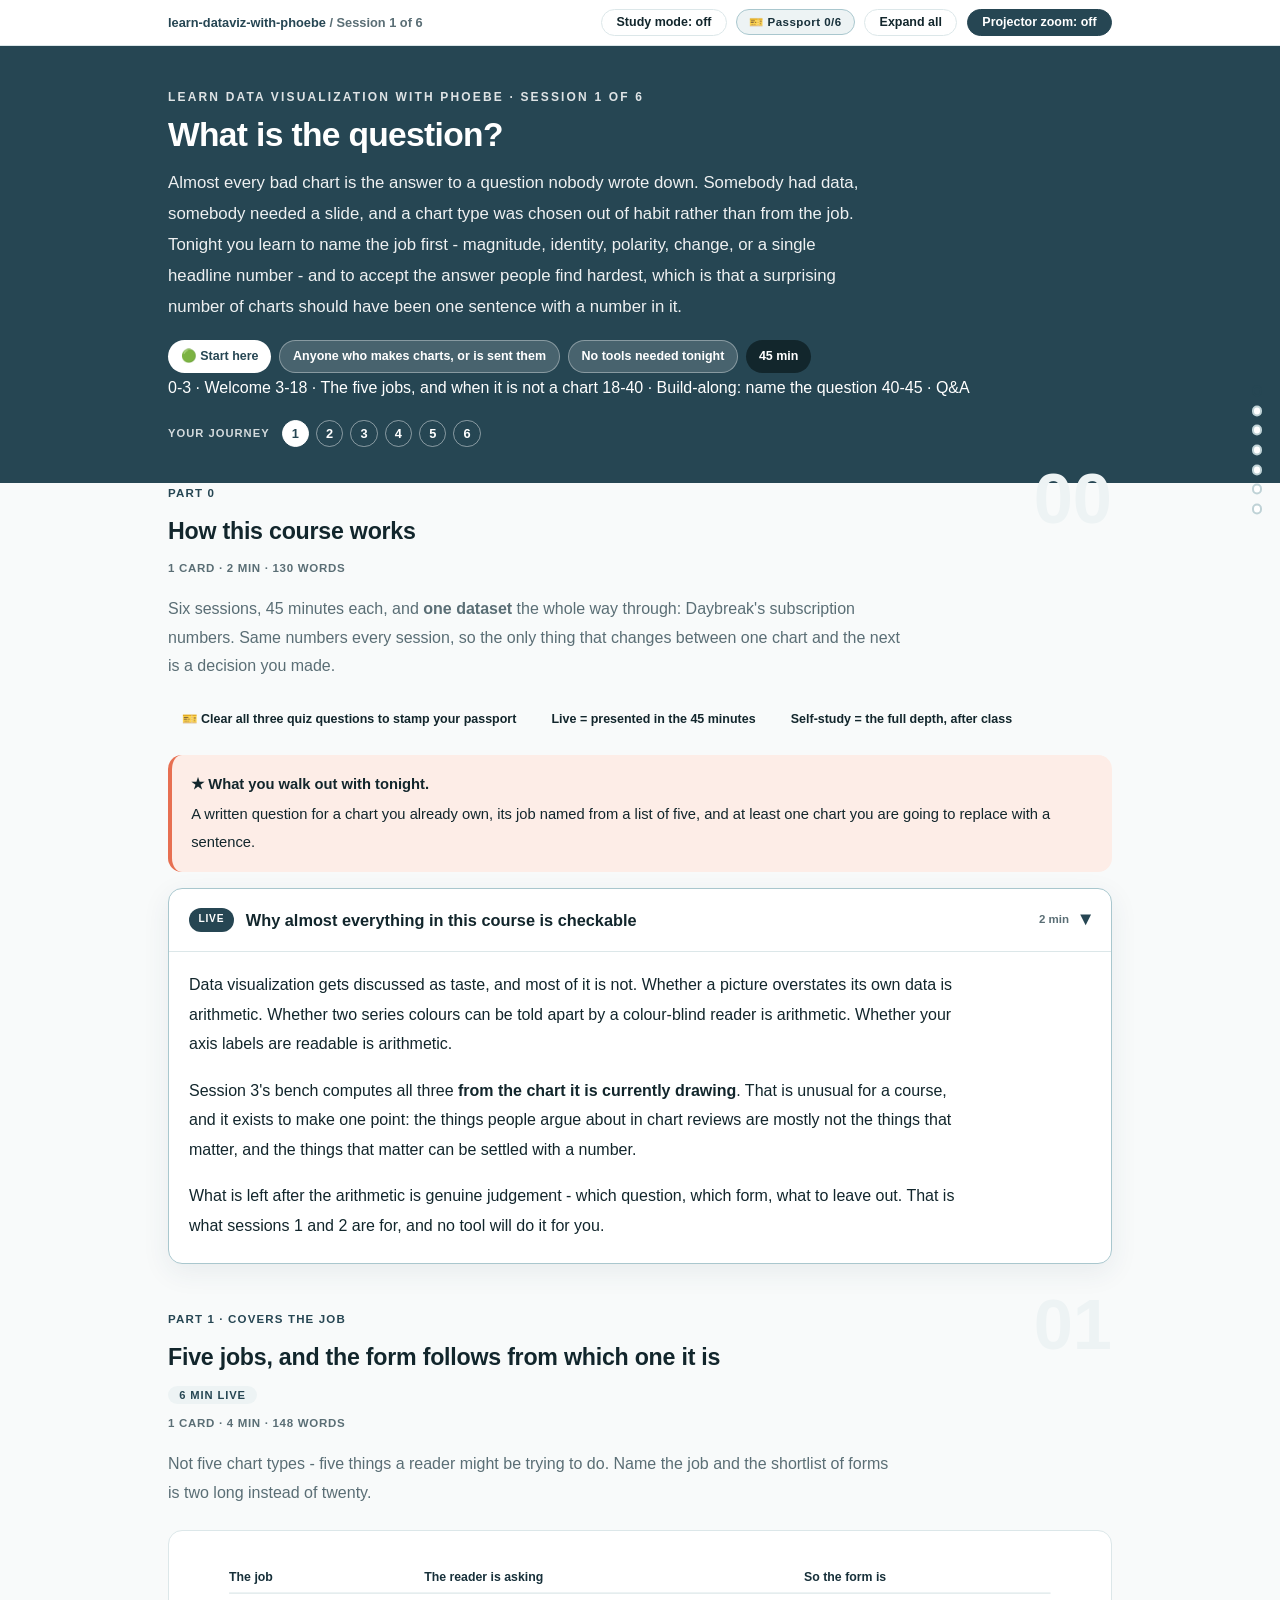
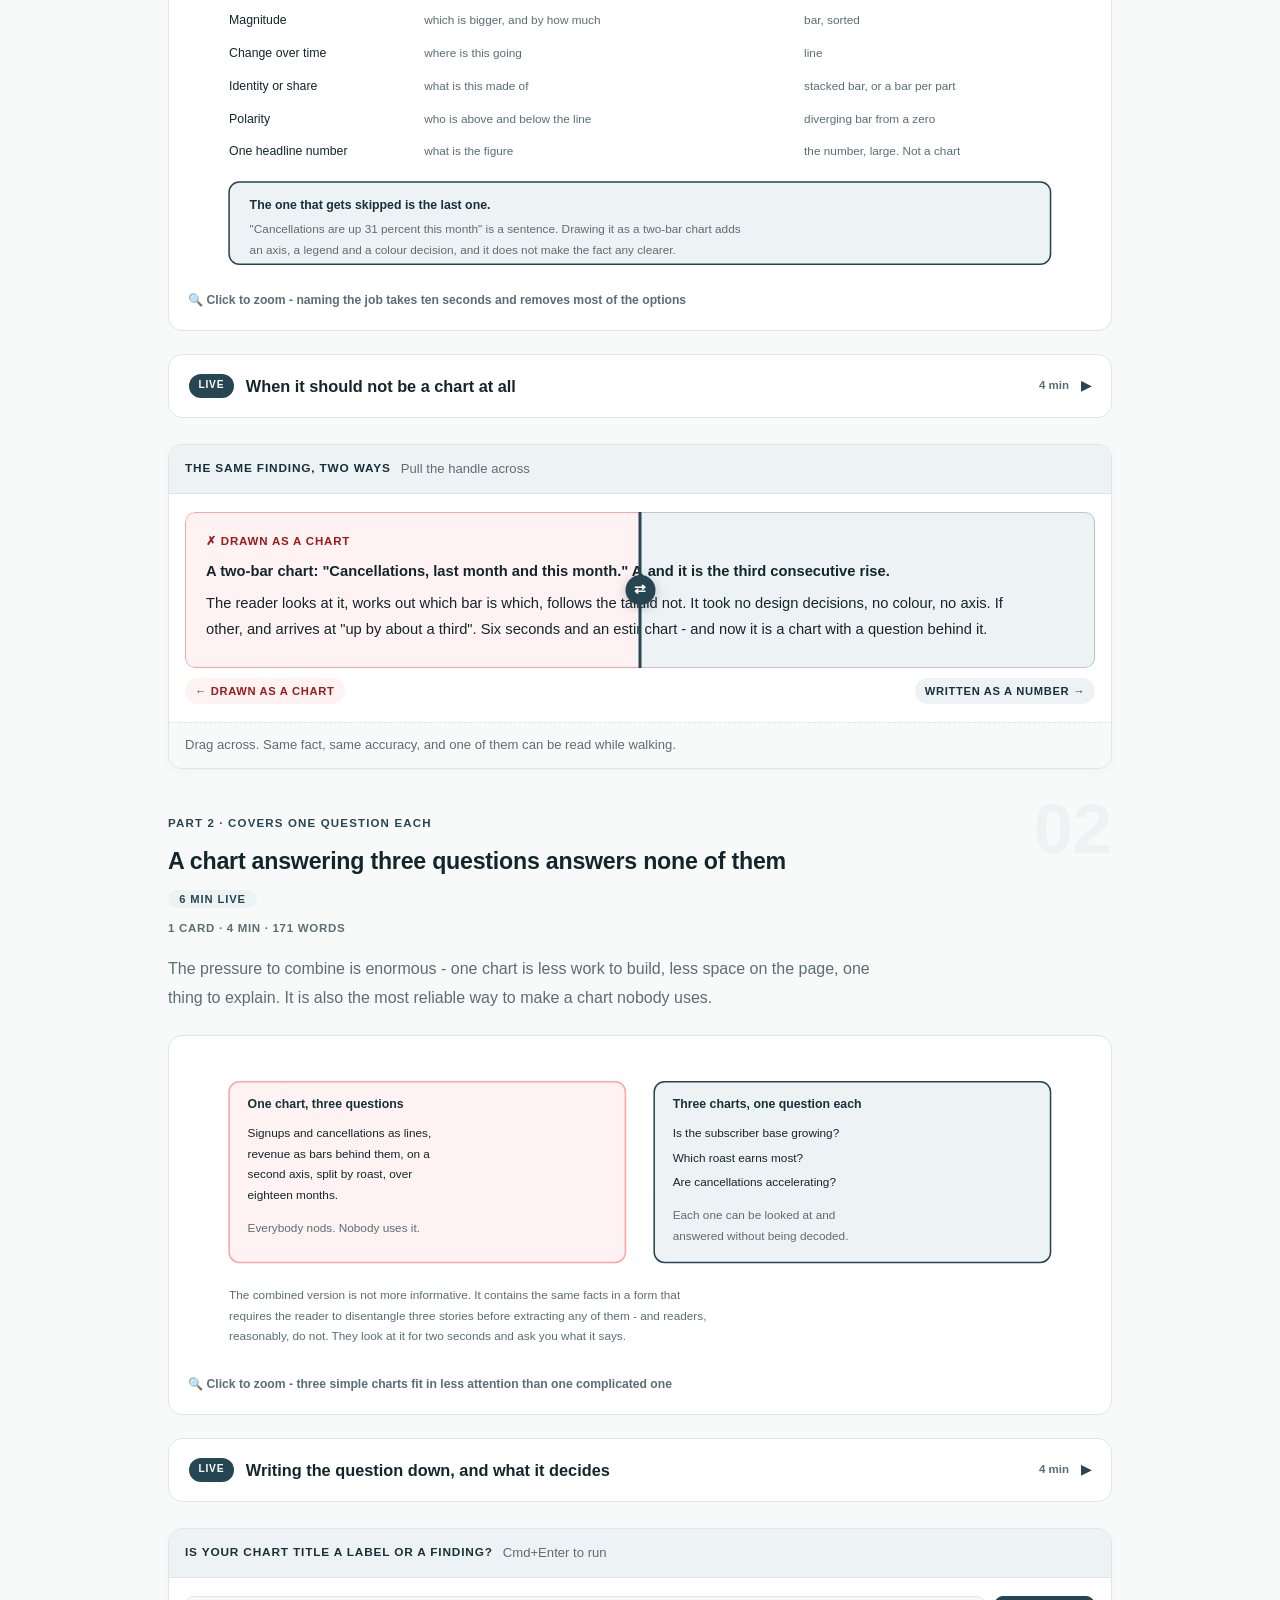
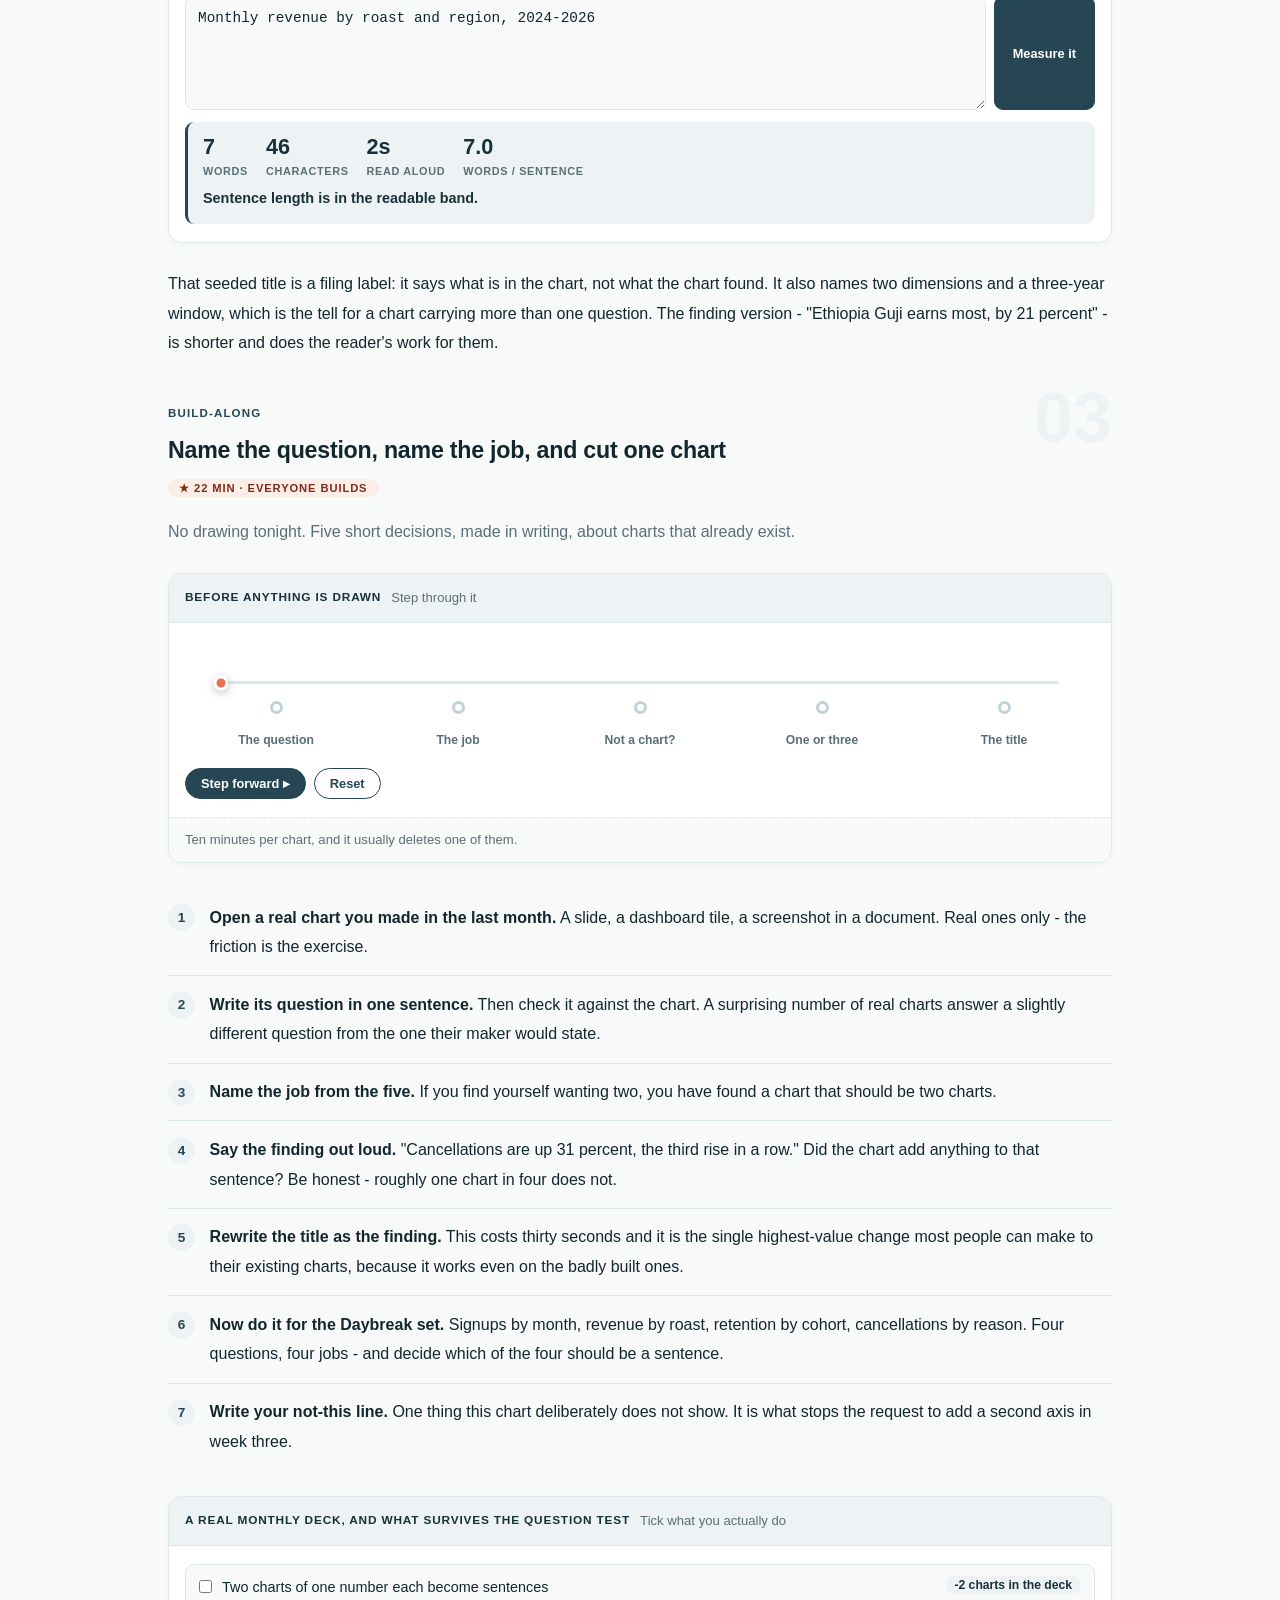
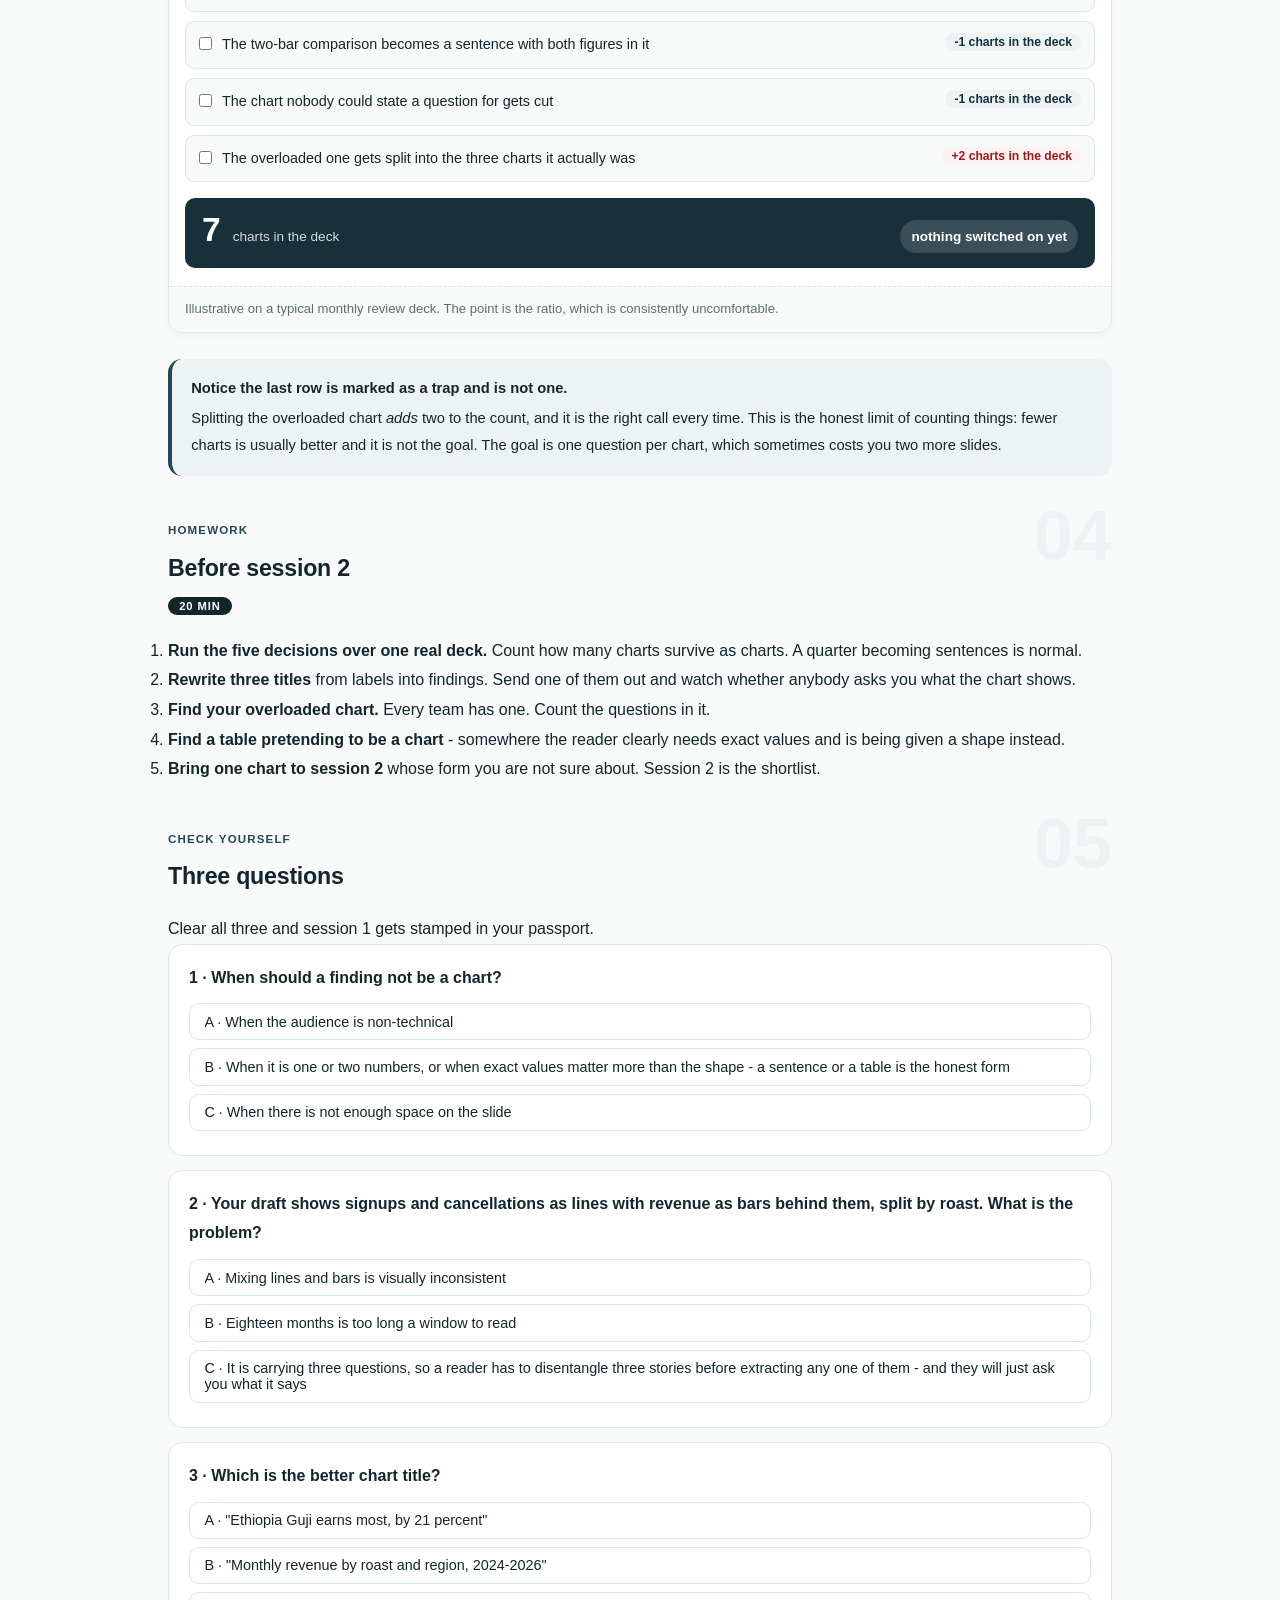
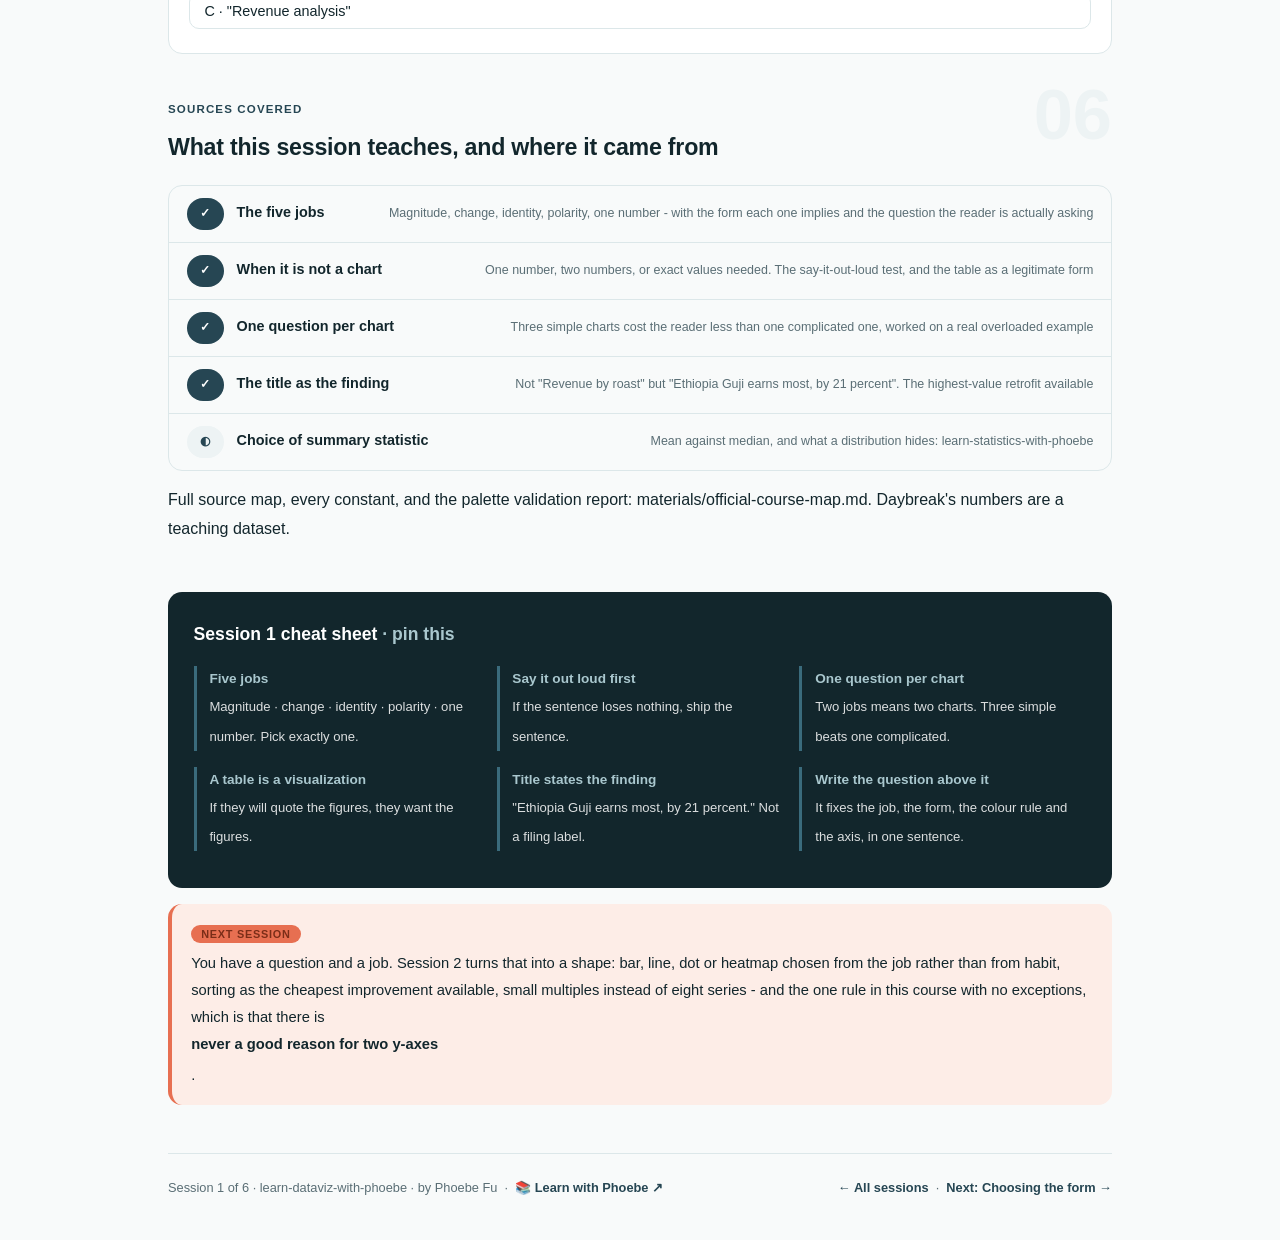
==== courses/01-what-is-the-question.html @ 6610d2c8 "learn-dataviz-with-phoebe: six sessions on encoding and honesty Fifth course on the Daybreak dataset" ====
<!DOCTYPE html>
<html lang="en">
<head>
<meta charset="UTF-8">
<meta name="viewport" content="width=device-width, initial-scale=1.0">
<!-- social:start -->
<meta name="description" content="Session 1 of 6. The chart's job decides its form: magnitude, identity, polarity, change, or one headline number. Plus the answer people find hardest to accept, which is that quite often it should not be a chart.">
<meta property="og:type" content="article">
<meta property="og:site_name" content="Learn with Phoebe">
<meta property="og:title" content="What is the question? - learn dataviz with phoebe">
<meta property="og:description" content="Session 1 of 6. A chart answering three questions answers none of them.">
<meta property="og:url" content="https://phoebefu6.github.io/learn-dataviz-with-phoebe/courses/01-what-is-the-question.html">
<meta property="og:image" content="https://phoebefu6.github.io/learn-dataviz-with-phoebe/assets/og-cover.png">
<meta property="og:image:width" content="1200">
<meta property="og:image:height" content="630">
<meta name="twitter:card" content="summary_large_image">
<meta name="twitter:title" content="What is the question? - learn dataviz with phoebe">
<meta name="twitter:description" content="Session 1 of 6. The job decides the form, and sometimes it is not a chart.">
<meta name="twitter:image" content="https://phoebefu6.github.io/learn-dataviz-with-phoebe/assets/og-cover.png">
<!-- social:end -->
<title>Session 1 · What is the question? - learn dataviz with phoebe</title>
<link rel="stylesheet" href="../assets/style.css?v=2">
</head>
<body>

<div class="toolbar">
  <div class="wrap">
    <span class="crumb"><a href="../index.html">learn-dataviz-with-phoebe</a> / Session 1 of 6</span>
    <button class="btn" id="toggle-all" type="button">Expand all</button>
    <button class="btn primary" id="zoom-toggle" type="button">Projector zoom: off</button>
  </div>
</div>

<header class="masthead">
  <div class="wrap">
    <div class="eyebrow">Learn Data Visualization with Phoebe · Session 1 of 6</div>
    <h1>What is the <span class="accent">question?</span></h1>
    <p class="sub">Almost every bad chart is the answer to a question nobody wrote down. Somebody had data, somebody needed a slide, and a chart type was chosen out of habit rather than from the job. Tonight you learn to name the job first - magnitude, identity, polarity, change, or a single headline number - and to accept the answer people find hardest, which is that a surprising number of charts should have been one sentence with a number in it.</p>
    <div class="chip-row">
      <span class="chip level">🟢 Start here</span>
      <span class="chip audience">Anyone who makes charts, or is sent them</span>
      <span class="chip audience">No tools needed tonight</span>
      <span class="chip time">45 min</span>
    </div>
    <div class="agenda">
      <span class="a1" style="flex:1">0-3 · Welcome</span>
      <span class="a2" style="flex:4">3-18 · The five jobs, and when it is not a chart</span>
      <span class="a3" style="flex:5">18-40 · Build-along: name the question</span>
      <span class="a4" style="flex:1">40-45 · Q&amp;A</span>
    </div>
  </div>
</header>

<main class="wrap">

  <!-- ============ INTRO ============ -->
  <section class="section" id="intro">
    <div class="section-kicker">
      <span class="klabel">Part 0</span>
      <h2>How this course works</h2>
    </div>
    <p class="lede">Six sessions, 45 minutes each, and <strong>one dataset</strong> the whole way through: Daybreak's subscription numbers. Same numbers every session, so the only thing that changes between one chart and the next is a decision you made.</p>

    <div class="legend">
      <span class="pill">🎫 Clear all three quiz questions to stamp your passport</span>
      <span class="pill">Live = presented in the 45 minutes</span>
      <span class="pill">Self-study = the full depth, after class</span>
    </div>

    <div class="callout win">
      <p><strong>★ What you walk out with tonight.</strong> A written question for a chart you already own, its job named from a list of five, and at least one chart you are going to replace with a sentence.</p>
    </div>

    <details class="card" open>
      <summary><span class="mode live">Live</span>Why almost everything in this course is checkable<span class="mini">2 min</span><span class="caret">▶</span></summary>
      <div class="body">
        <p>Data visualization gets discussed as taste, and most of it is not. Whether a picture overstates its own data is arithmetic. Whether two series colours can be told apart by a colour-blind reader is arithmetic. Whether your axis labels are readable is arithmetic.</p>
        <p>Session 3's bench computes all three <strong>from the chart it is currently drawing</strong>. That is unusual for a course, and it exists to make one point: the things people argue about in chart reviews are mostly not the things that matter, and the things that matter can be settled with a number.</p>
        <p>What is left after the arithmetic is genuine judgement - which question, which form, what to leave out. That is what sessions 1 and 2 are for, and no tool will do it for you.</p>
      </div>
    </details>
  </section>

  <!-- ============ PART 1 ============ -->
  <section class="section" id="part-1">
    <div class="section-kicker">
      <span class="klabel">Part 1 · covers the job</span>
      <h2>Five jobs, and the form follows from which one it is</h2>
      <span class="tag concept">6 min live</span>
    </div>
    <p class="lede">Not five chart types - five things a reader might be trying to do. Name the job and the shortlist of forms is two long instead of twenty.</p>

    <figure class="zoomable">
      <svg viewBox="0 0 880 320" xmlns="http://www.w3.org/2000/svg" role="img" aria-label="Five jobs a chart can do, with the question each one answers and the forms that suit it">
        <style>
          .v1jH { font: 800 12px Inter, sans-serif; fill: #17303A; }
          .v1jB { font: 400 12px Inter, sans-serif; fill: #12262C; }
          .v1jN { font: 400 11.5px Inter, sans-serif; fill: #5A6E75; }
        </style>
        <text class="v1jH" x="40" y="30">The job</text>
        <text class="v1jH" x="230" y="30">The reader is asking</text>
        <text class="v1jH" x="600" y="30">So the form is</text>
        <line x1="40" y1="42" x2="840" y2="42" stroke="#DCE7E9"/>

        <text class="v1jB" x="40" y="72">Magnitude</text>
        <text class="v1jN" x="230" y="72">which is bigger, and by how much</text>
        <text class="v1jN" x="600" y="72">bar, sorted</text>

        <text class="v1jB" x="40" y="104">Change over time</text>
        <text class="v1jN" x="230" y="104">where is this going</text>
        <text class="v1jN" x="600" y="104">line</text>

        <text class="v1jB" x="40" y="136">Identity or share</text>
        <text class="v1jN" x="230" y="136">what is this made of</text>
        <text class="v1jN" x="600" y="136">stacked bar, or a bar per part</text>

        <text class="v1jB" x="40" y="168">Polarity</text>
        <text class="v1jN" x="230" y="168">who is above and below the line</text>
        <text class="v1jN" x="600" y="168">diverging bar from a zero</text>

        <text class="v1jB" x="40" y="200">One headline number</text>
        <text class="v1jN" x="230" y="200">what is the figure</text>
        <text class="v1jN" x="600" y="200">the number, large. Not a chart</text>

        <rect x="40" y="226" width="800" height="80" rx="10" fill="#EDF3F4" stroke="#264653" stroke-width="1.5"/>
        <text class="v1jH" x="60" y="252">The one that gets skipped is the last one.</text>
        <text class="v1jN" x="60" y="276">"Cancellations are up 31 percent this month" is a sentence. Drawing it as a two-bar chart adds</text>
        <text class="v1jN" x="60" y="296">an axis, a legend and a colour decision, and it does not make the fact any clearer.</text>
      </svg>
      <figcaption>🔍 Click to zoom - naming the job takes ten seconds and removes most of the options</figcaption>
    </figure>

    <details class="card">
      <summary><span class="mode live">Live</span>When it should not be a chart at all<span class="mini">4 min</span><span class="caret">▶</span></summary>
      <div class="body">
        <p>Three situations, and all three are common:</p>
        <ul>
          <li><strong>One number.</strong> A chart of one value is a number wearing a costume. Set it large, put the comparison next to it in words, and you are done.</li>
          <li><strong>Two numbers.</strong> "Up from 310 to 406" is a sentence anybody can read at a glance. A two-bar chart makes them look at a picture in order to get back to the two numbers.</li>
          <li><strong>Exact values matter more than the shape.</strong> If the reader will be quoting the figures, they want a table. A table is a legitimate visualization and treating it as a failure is why so many reports contain charts nobody can read numbers off.</li>
        </ul>
        <div class="callout tip">
          <p>The test: <strong>can you say the finding in one sentence, and does the sentence lose anything?</strong> If it does not lose anything, ship the sentence. You will save the reader the decoding and yourself the afternoon.</p>
        </div>
      </div>
    </details>

    <div class="wipe" data-title="The same finding, two ways" data-label-a="Drawn as a chart" data-label-b="Written as a number" data-foot="Drag across. Same fact, same accuracy, and one of them can be read while walking.">
      <div class="wipe-a">
        <p><strong>A two-bar chart: "Cancellations, last month and this month." Axis from 0 to 450, two bars, a legend, a title, gridlines.</strong></p>
        <p>The reader looks at it, works out which bar is which, follows the taller one down to the axis, estimates 400-ish, does the same for the other, and arrives at "up by about a third". Six seconds and an estimate, from a chart that contained two exact numbers all along.</p>
      </div>
      <div class="wipe-b">
        <p><strong>Cancellations: 406 this month, up from 310. That is 31 percent, and it is the third consecutive rise.</strong></p>
        <p>Read at a glance, exact, and it carries a piece of context the chart did not. It took no design decisions, no colour, no axis. If somebody then asks how the rise is shaped over the year, <em>that</em> is a chart - and now it is a chart with a question behind it.</p>
      </div>
    </div>
  </section>

  <!-- ============ PART 2 ============ -->
  <section class="section" id="part-2">
    <div class="section-kicker">
      <span class="klabel">Part 2 · covers one question each</span>
      <h2>A chart answering three questions answers none of them</h2>
      <span class="tag concept">6 min live</span>
    </div>
    <p class="lede">The pressure to combine is enormous - one chart is less work to build, less space on the page, one thing to explain. It is also the most reliable way to make a chart nobody uses.</p>

    <figure class="zoomable">
      <svg viewBox="0 0 880 300" xmlns="http://www.w3.org/2000/svg" role="img" aria-label="One overloaded chart carrying three questions compared with three separate charts each answering one">
        <style>
          .v1oH { font: 800 12px Inter, sans-serif; fill: #17303A; }
          .v1oB { font: 400 11.5px Inter, sans-serif; fill: #12262C; }
          .v1oN { font: 400 11.5px Inter, sans-serif; fill: #5A6E75; }
        </style>
        <rect x="40" y="26" width="386" height="176" rx="10" fill="#FEF2F2" stroke="#FCA5A5" stroke-width="1.5"/>
        <text class="v1oH" x="58" y="52" fill="#991B1B">One chart, three questions</text>
        <text class="v1oB" x="58" y="80">Signups and cancellations as lines,</text>
        <text class="v1oB" x="58" y="100">revenue as bars behind them, on a</text>
        <text class="v1oB" x="58" y="120">second axis, split by roast, over</text>
        <text class="v1oB" x="58" y="140">eighteen months.</text>
        <text class="v1oN" x="58" y="172">Everybody nods. Nobody uses it.</text>

        <rect x="454" y="26" width="386" height="176" rx="10" fill="#EDF3F4" stroke="#264653" stroke-width="1.5"/>
        <text class="v1oH" x="472" y="52">Three charts, one question each</text>
        <text class="v1oB" x="472" y="80">Is the subscriber base growing?</text>
        <text class="v1oB" x="472" y="104">Which roast earns most?</text>
        <text class="v1oB" x="472" y="128">Are cancellations accelerating?</text>
        <text class="v1oN" x="472" y="160">Each one can be looked at and</text>
        <text class="v1oN" x="472" y="180">answered without being decoded.</text>

        <text class="v1oN" x="40" y="238">The combined version is not more informative. It contains the same facts in a form that</text>
        <text class="v1oN" x="40" y="258">requires the reader to disentangle three stories before extracting any of them - and readers,</text>
        <text class="v1oN" x="40" y="278">reasonably, do not. They look at it for two seconds and ask you what it says.</text>
      </svg>
      <figcaption>🔍 Click to zoom - three simple charts fit in less attention than one complicated one</figcaption>
    </figure>

    <details class="card">
      <summary><span class="mode live">Live</span>Writing the question down, and what it decides<span class="mini">4 min</span><span class="caret">▶</span></summary>
      <div class="body">
        <p>One sentence, above the chart, before you build it. It is the same discipline as an objective in <span class="mono">learn-course-design-with-phoebe</span> or a problem statement in <span class="mono">learn-product-design-with-phoebe</span>, and it decides four things at once:</p>
        <table class="clean">
          <tr><th>The question</th><th>What it fixes</th></tr>
          <tr><td>"Which roast earns most in a month?"</td><td>Job: magnitude. Form: sorted bar. One series, one colour. Axis from zero</td></tr>
          <tr><td>"Is the subscriber base growing?"</td><td>Job: change. Form: line. Axis need not start at zero, and session 3 explains why that is fine here and not there</td></tr>
          <tr><td>"Which cohorts are churning fastest?"</td><td>Job: comparison across two dimensions. Form: heatmap or small multiples</td></tr>
        </table>
        <p>Notice that the third column is not a matter of preference in any of those rows. The question determined it.</p>
        <div class="callout example">
          <span class="ex-pill">The title is the question, answered</span>
          <p>Once you have written the question, the chart's title is its answer: not "Revenue by roast" but <strong>"Ethiopia Guji earns most, by 21 percent."</strong> A title that states a category is a filing label. A title that states the finding is the chart doing its job before anybody looks at it.</p>
        </div>
      </div>
    </details>

    <div class="tryrow" data-fn="wordcount" data-multiline="1" data-title="Is your chart title a label or a finding?" data-hint="Paste the title of a chart you made recently" data-seed="Monthly revenue by roast and region, 2024-2026" data-cta="Measure it"></div>

    <p>That seeded title is a filing label: it says what is in the chart, not what the chart found. It also names two dimensions and a three-year window, which is the tell for a chart carrying more than one question. The finding version - "Ethiopia Guji earns most, by 21 percent" - is shorter and does the reader's work for them.</p>
  </section>

  <!-- ============ DEMO ============ -->
  <section class="section" id="demo-1">
    <div class="section-kicker">
      <span class="klabel">Build-along</span>
      <h2>Name the question, name the job, and cut one chart</h2>
      <span class="tag demo">★ 22 min · everyone builds</span>
    </div>
    <p class="lede">No drawing tonight. Five short decisions, made in writing, about charts that already exist.</p>

    <div class="tick" data-stages="The question|The job|Not a chart?|One or three|The title" data-title="Before anything is drawn" data-foot="Ten minutes per chart, and it usually deletes one of them.">
      <p class="tick-note" data-stage="0"><b>The question.</b> One sentence, in the reader's words, that the chart exists to answer. If you cannot write it, that is the finding - you have a dataset and a slide slot, not a chart.</p>
      <p class="tick-note" data-stage="1"><b>The job.</b> Magnitude, change, identity, polarity, or one number. Pick exactly one. Two jobs means two charts.</p>
      <p class="tick-note" data-stage="2"><b>Not a chart?</b> Say the finding out loud as a sentence. If nothing is lost, ship the sentence and move on with your afternoon.</p>
      <p class="tick-note" data-stage="3"><b>One or three.</b> Count the questions your draft is carrying. If it is more than one, split it - three simple charts cost the reader less than one complicated one.</p>
      <p class="tick-note" data-stage="4"><b>The title.</b> Rewrite it from a label into the finding. "Ethiopia Guji earns most, by 21 percent."</p>
    </div>

    <div class="steps">
      <div class="step"><p><strong>Open a real chart you made in the last month.</strong> A slide, a dashboard tile, a screenshot in a document. Real ones only - the friction is the exercise.</p></div>
      <div class="step"><p><strong>Write its question in one sentence.</strong> Then check it against the chart. A surprising number of real charts answer a slightly different question from the one their maker would state.</p></div>
      <div class="step"><p><strong>Name the job from the five.</strong> If you find yourself wanting two, you have found a chart that should be two charts.</p></div>
      <div class="step"><p><strong>Say the finding out loud.</strong> "Cancellations are up 31 percent, the third rise in a row." Did the chart add anything to that sentence? Be honest - roughly one chart in four does not.</p></div>
      <div class="step"><p><strong>Rewrite the title as the finding.</strong> This costs thirty seconds and it is the single highest-value change most people can make to their existing charts, because it works even on the badly built ones.</p></div>
      <div class="step"><p><strong>Now do it for the Daybreak set.</strong> Signups by month, revenue by roast, retention by cohort, cancellations by reason. Four questions, four jobs - and decide which of the four should be a sentence.</p></div>
      <div class="step"><p><strong>Write your not-this line.</strong> One thing this chart deliberately does not show. It is what stops the request to add a second axis in week three.</p></div>
    </div>

    <div class="stakes" data-base="7" data-unit="charts in the deck" data-lower-is-better="1" data-title="A real monthly deck, and what survives the question test" data-foot="Illustrative on a typical monthly review deck. The point is the ratio, which is consistently uncomfortable.">
      <label><input type="checkbox" data-delta="-2"> Two charts of one number each become sentences</label>
      <label><input type="checkbox" data-delta="-1"> The two-bar comparison becomes a sentence with both figures in it</label>
      <label><input type="checkbox" data-delta="-1"> The chart nobody could state a question for gets cut</label>
      <label><input type="checkbox" data-delta="2" data-trap="1"> The overloaded one gets split into the three charts it actually was</label>
    </div>

    <div class="callout tip">
      <p><strong>Notice the last row is marked as a trap and is not one.</strong> Splitting the overloaded chart <em>adds</em> two to the count, and it is the right call every time. This is the honest limit of counting things: fewer charts is usually better and it is not the goal. The goal is one question per chart, which sometimes costs you two more slides.</p>
    </div>
  </section>

  <!-- ============ HOMEWORK ============ -->
  <section class="section" id="exercise">
    <div class="section-kicker">
      <span class="klabel">Homework</span>
      <h2>Before session 2</h2>
      <span class="tag exercise">20 min</span>
    </div>
    <ol>
      <li><strong>Run the five decisions over one real deck.</strong> Count how many charts survive as charts. A quarter becoming sentences is normal.</li>
      <li><strong>Rewrite three titles</strong> from labels into findings. Send one of them out and watch whether anybody asks you what the chart shows.</li>
      <li><strong>Find your overloaded chart.</strong> Every team has one. Count the questions in it.</li>
      <li><strong>Find a table pretending to be a chart</strong> - somewhere the reader clearly needs exact values and is being given a shape instead.</li>
      <li><strong>Bring one chart to session 2</strong> whose form you are not sure about. Session 2 is the shortlist.</li>
    </ol>
  </section>

  <!-- ============ QUIZ ============ -->
  <section class="section" id="quiz">
    <div class="section-kicker">
      <span class="klabel">Check yourself</span>
      <h2>Three questions</h2>
    </div>
    <p>Clear all three and session 1 gets stamped in your passport.</p>

    <div class="quiz-q" data-answer="1">
      <p class="qtext">1 · When should a finding not be a chart?</p>
      <button class="qopt" type="button">A · When the audience is non-technical</button>
      <button class="qopt" type="button">B · When it is one or two numbers, or when exact values matter more than the shape - a sentence or a table is the honest form</button>
      <button class="qopt" type="button">C · When there is not enough space on the slide</button>
      <p class="qwhy">A chart of one value is a number wearing a costume, and a two-bar chart asks the reader to decode a picture in order to recover two numbers they could have read. A table is a legitimate visualization, and treating it as a failure is why reports are full of charts nobody can read figures off.</p>
    </div>

    <div class="quiz-q" data-answer="2">
      <p class="qtext">2 · Your draft shows signups and cancellations as lines with revenue as bars behind them, split by roast. What is the problem?</p>
      <button class="qopt" type="button">A · Mixing lines and bars is visually inconsistent</button>
      <button class="qopt" type="button">B · Eighteen months is too long a window to read</button>
      <button class="qopt" type="button">C · It is carrying three questions, so a reader has to disentangle three stories before extracting any one of them - and they will just ask you what it says</button>
      <p class="qwhy">Combining feels efficient because it is one chart to build and one slot on the page. It is not more informative - it contains the same facts in a form that costs more to read. Three simple charts fit in less attention than one complicated one.</p>
    </div>

    <div class="quiz-q" data-answer="0">
      <p class="qtext">3 · Which is the better chart title?</p>
      <button class="qopt" type="button">A · "Ethiopia Guji earns most, by 21 percent"</button>
      <button class="qopt" type="button">B · "Monthly revenue by roast and region, 2024-2026"</button>
      <button class="qopt" type="button">C · "Revenue analysis"</button>
      <p class="qwhy">A title that names categories is a filing label - it tells the reader what is in the chart and leaves the work to them. A title that states the finding does the chart's job before anybody looks at it, and it costs thirty seconds. It also works on charts that are otherwise badly built, which makes it the highest-value retrofit available.</p>
    </div>

    <p class="quiz-score"></p>
  </section>

  <!-- ============ OFFICIAL COVERAGE ============ -->
  <section class="section" id="official">
    <div class="section-kicker">
      <span class="klabel">Sources covered</span>
      <h2>What this session teaches, and where it came from</h2>
    </div>
    <div class="covered">
      <div class="covered-row"><span class="status pill solid">✓</span><span class="name">The five jobs</span><span class="note">Magnitude, change, identity, polarity, one number - with the form each one implies and the question the reader is actually asking</span></div>
      <div class="covered-row"><span class="status pill solid">✓</span><span class="name">When it is not a chart</span><span class="note">One number, two numbers, or exact values needed. The say-it-out-loud test, and the table as a legitimate form</span></div>
      <div class="covered-row"><span class="status pill solid">✓</span><span class="name">One question per chart</span><span class="note">Three simple charts cost the reader less than one complicated one, worked on a real overloaded example</span></div>
      <div class="covered-row"><span class="status pill solid">✓</span><span class="name">The title as the finding</span><span class="note">Not "Revenue by roast" but "Ethiopia Guji earns most, by 21 percent". The highest-value retrofit available</span></div>
      <div class="covered-row"><span class="status pill light">◐</span><span class="name">Choice of summary statistic</span><span class="note">Mean against median, and what a distribution hides: learn-statistics-with-phoebe</span></div>
    </div>
    <p class="mono" style="margin-top:14px">Full source map, every constant, and the palette validation report: <span class="mono">materials/official-course-map.md</span>. Daybreak's numbers are a teaching dataset.</p>
  </section>

  <!-- ============ CHEAT SHEET ============ -->
  <section class="cheat" id="cheatsheet">
    <h3>Session 1 cheat sheet <span>· pin this</span></h3>
    <div class="grid-2">
      <div class="cheat-item"><b>Five jobs</b><span>Magnitude · change · identity · polarity · one number. Pick exactly one.</span></div>
      <div class="cheat-item"><b>Say it out loud first</b><span>If the sentence loses nothing, ship the sentence.</span></div>
      <div class="cheat-item"><b>One question per chart</b><span>Two jobs means two charts. Three simple beats one complicated.</span></div>
      <div class="cheat-item"><b>A table is a visualization</b><span>If they will quote the figures, they want the figures.</span></div>
      <div class="cheat-item"><b>Title states the finding</b><span>"Ethiopia Guji earns most, by 21 percent." Not a filing label.</span></div>
      <div class="cheat-item"><b>Write the question above it</b><span>It fixes the job, the form, the colour rule and the axis, in one sentence.</span></div>
    </div>
  </section>

  <div class="callout next">
    <span class="nx-pill">Next session</span>
    <p>You have a question and a job. Session 2 turns that into a shape: bar, line, dot or heatmap chosen from the job rather than from habit, sorting as the cheapest improvement available, small multiples instead of eight series - and the one rule in this course with no exceptions, which is that there is <strong>never a good reason for two y-axes</strong>.</p>
  </div>

  <footer class="pagefoot">
    <span>Session 1 of 6 · learn-dataviz-with-phoebe · by Phoebe Fu &nbsp;·&nbsp; 📚 <a href="https://phoebefu6.github.io/learn-with-phoebe/">Learn with Phoebe ↗</a></span>
    <span><a href="../index.html">← All sessions</a> &nbsp;·&nbsp; <a href="02-choosing-the-form.html">Next: Choosing the form →</a></span>
  </footer>

</main>

<script src="../assets/app.js?v=2"></script>
</body>
</html>
---- assets/style.css ----
/* learn-dataviz-with-phoebe - editorial bold design system
   Accent: deep slate-teal #264653 · Ink slate #17303A · Flagship: terracotta #E76F51
   (CSS var names still read --indigo/--amber; they hold slate-teal and terracotta.)
   NOTE: this is the PAGE chrome. The chart palette inside dv-live.js is separate
   and is the validated categorical default - see materials/official-course-map.md. */

:root {
  --indigo: #264653;
  --indigo-deep: #17303A;
  --indigo-mid: #3A6B7C;
  --indigo-soft: #A9C7CE;
  --indigo-50: #EDF3F4;
  --ink: #12262C;
  --muted: #5A6E75;
  --faint: #BFD2D6;
  --hairline: #DCE7E9;
  --amber: #E76F51;
  --amber-ink: #7A2D18;
  --amber-50: #FDEDE7;
  --paper: #F8FAFA;
  --code-bg: #0F2229;
  --code-ink: #DEEAEC;
  --radius: 14px;
}

* { margin: 0; padding: 0; box-sizing: border-box; }

html { font-size: 16px; scroll-behavior: smooth; }
html.zoom-125 { font-size: 20px; }
html.zoom-150 { font-size: 24px; }

body {
  font-family: "Inter", -apple-system, BlinkMacSystemFont, "Segoe UI", Roboto, sans-serif;
  background: var(--paper);
  color: var(--ink);
  line-height: 1.85;
  font-feature-settings: "tnum";
}

.wrap { max-width: 62rem; margin: 0 auto; padding: 0 1.5rem; }

/* ---------- header band ---------- */
.masthead {
  background: var(--indigo);
  color: #fff;
  padding: 2.5rem 0 2.25rem;
}
.masthead .eyebrow {
  font-size: .75rem;
  letter-spacing: .18em;
  text-transform: uppercase;
  opacity: .85;
  font-weight: 600;
}
.masthead h1 {
  font-size: 2.1rem;
  line-height: 1.15;
  font-weight: 800;
  margin: .5rem 0 .75rem;
  letter-spacing: -.02em;
}
.masthead h1 .accent { color: inherit; }
.masthead .sub { font-size: 1.05rem; opacity: .92; max-width: 44rem; }

.chip-row { display: flex; flex-wrap: wrap; gap: .5rem; margin-top: 1.1rem; }
.chip {
  display: inline-flex;
  align-items: center;
  gap: .35rem;
  border-radius: 999px;
  padding: .25rem .8rem;
  font-size: .78rem;
  font-weight: 600;
  white-space: nowrap;
}
.chip.level { background: #fff; color: var(--indigo); }
.chip.audience { background: rgba(255,255,255,.16); color: #fff; border: 1px solid rgba(255,255,255,.35); }
.chip.time { background: var(--ink); color: #fff; font-variant-numeric: tabular-nums; }


/* ---------- toolbar ---------- */
.toolbar {
  position: sticky;
  top: 0;
  z-index: 40;
  background: rgba(255,255,255,.94);
  backdrop-filter: blur(6px);
  border-bottom: 1px solid var(--hairline);
  padding: .55rem 0;
}
.toolbar .wrap { display: flex; align-items: center; gap: .6rem; }
.toolbar .crumb { font-size: .8rem; color: var(--muted); font-weight: 600; margin-right: auto; }
.toolbar .crumb a { color: var(--indigo); text-decoration: none; }
.btn {
  border: 1px solid var(--hairline);
  background: #fff;
  color: var(--ink);
  border-radius: 999px;
  padding: .35rem .9rem;
  font-size: .78rem;
  font-weight: 600;
  cursor: pointer;
  font-family: inherit;
  transition: all .15s ease;
}
.btn:hover { border-color: var(--indigo); color: var(--indigo); }
.btn.primary { background: var(--indigo); border-color: var(--indigo); color: #fff; }
.btn.primary:hover { background: var(--indigo-deep); }

/* ---------- sections ---------- */
main { padding: 2.5rem 0 4rem; }

.section { margin-bottom: 2.8rem; }
.section-kicker { margin-bottom: 1rem; }
.section-kicker .klabel {
  display: block;
  font-size: .72rem;
  text-transform: uppercase;
  letter-spacing: .1em;
  color: var(--indigo);
  font-weight: 700;
  margin-bottom: .35rem;
}
.section-kicker h2 {
  font-size: 1.45rem;
  font-weight: 800;
  letter-spacing: -.01em;
  display: flex;
  align-items: center;
  gap: .7rem;
  flex-wrap: wrap;
}
.section-kicker .tag {
  border-radius: 999px;
  padding: .18rem .7rem;
  font-size: .7rem;
  font-weight: 700;
  text-transform: uppercase;
  letter-spacing: .08em;
}
.tag.concept { background: var(--indigo-50); color: var(--indigo); }
.tag.demo { background: var(--amber-50); color: var(--amber-ink); }
.tag.exercise { background: var(--ink); color: #fff; }

.lede { color: var(--muted); max-width: 46rem; margin-bottom: 1.4rem; line-height: 1.8; }

/* live vs self-study markers on cards */
.mode {
  font-size: .64rem;
  font-weight: 700;
  text-transform: uppercase;
  letter-spacing: .07em;
  padding: .14rem .6rem;
  border-radius: 999px;
  flex: none;
}
.mode.live { background: var(--indigo); color: #fff; }
.mode.self { background: #fff; color: var(--muted); border: 1px solid var(--hairline); }

/* ---------- accordions ---------- */
details.card {
  border: 1px solid var(--hairline);
  border-radius: var(--radius);
  margin-bottom: .8rem;
  overflow: hidden;
  background: #fff;
}
details.card[open] { border-color: var(--indigo-soft); box-shadow: 0 8px 28px rgba(38,70,83,.08); }
details.card summary {
  list-style: none;
  cursor: pointer;
  padding: 1rem 1.25rem;
  display: flex;
  align-items: center;
  gap: .75rem;
  font-weight: 700;
  font-size: 1.02rem;
  user-select: none;
}
details.card summary::-webkit-details-marker { display: none; }
details.card summary .dot {
  width: .6rem; height: .6rem;
  border-radius: 999px;
  background: var(--indigo);
  flex: none;
}
details.card summary .mini { margin-left: auto; font-size: .72rem; color: var(--muted); font-weight: 600; white-space: nowrap; }
details.card summary .caret { transition: transform .2s ease; color: var(--indigo); font-size: .8rem; }
details.card[open] summary .caret { transform: rotate(90deg); }
details.card .body { padding: 0 1.25rem 1.4rem; border-top: 1px solid var(--hairline); padding-top: 1.15rem; }
details.card .body p { margin-bottom: 1.05rem; max-width: 48rem; }
details.card .body p:last-child { margin-bottom: 0; }
details.card .body ul, details.card .body ol { margin: 0 0 1.1rem 1.2rem; max-width: 47rem; }
details.card .body li { margin-bottom: .65rem; }
details.card .body h4 { font-size: .95rem; font-weight: 700; margin: 1.1rem 0 .45rem; }
details.card .body h4:first-child { margin-top: 0; }

/* ---------- pills & legends ---------- */
.legend { display: flex; flex-wrap: wrap; gap: .5rem; margin: 0 0 1.2rem; }
.pill {
  display: inline-flex;
  align-items: center;
  gap: .4rem;
  border-radius: 999px;
  padding: .28rem .85rem;
  font-size: .78rem;
  font-weight: 600;
}
.pill.solid { background: var(--indigo); color: #fff; }
.pill.light { background: var(--indigo-50); color: var(--indigo); }
.pill.inkpill { background: var(--ink); color: #fff; }
.pill.amber, .pill.peach { background: var(--amber); color: var(--amber-ink); }
.pill.bare { color: var(--faint); }

/* ---------- 4D grid ---------- */
.grid-2 { display: grid; grid-template-columns: repeat(auto-fit, minmax(15rem, 1fr)); gap: .8rem; margin: .5rem 0 1rem; }
.d-card {
  border: 1px solid var(--hairline);
  border-left: 4px solid var(--indigo);
  border-radius: 10px;
  padding: 1rem 1.1rem;
}
.d-card h4 { font-size: .95rem; margin-bottom: .3rem; }
.d-card h4 .lead-letter { color: var(--indigo); }
.d-card p { font-size: .86rem; color: var(--muted); margin: 0; }

/* ---------- tables ---------- */
table.clean { width: 100%; border-collapse: collapse; font-size: .9rem; margin: .4rem 0 1rem; }
table.clean th {
  text-align: left;
  font-size: .72rem;
  text-transform: uppercase;
  letter-spacing: .08em;
  color: var(--muted);
  padding: .5rem .6rem;
  border-bottom: 2px solid var(--ink);
}
table.clean td { padding: .7rem .6rem; border-bottom: .5px solid var(--hairline); vertical-align: top; line-height: 1.7; }
table.clean td:first-child { font-weight: 600; }

/* ---------- prompt boxes ---------- */
.prompt-box {
  position: relative;
  background: var(--code-bg);
  color: var(--code-ink);
  border-radius: var(--radius);
  padding: 1.1rem 1.2rem;
  margin: 1rem 0 1.2rem;
  font-family: "SF Mono", ui-monospace, Menlo, Consolas, monospace;
  font-size: .84rem;
  line-height: 1.65;
  white-space: pre-wrap;
  word-break: break-word;
}
.prompt-box .label {
  position: absolute;
  top: -0.7rem;
  left: 1rem;
  background: var(--indigo);
  color: #fff;
  font-family: "Inter", -apple-system, sans-serif;
  font-size: .68rem;
  font-weight: 700;
  letter-spacing: .06em;
  text-transform: uppercase;
  border-radius: 999px;
  padding: .15rem .7rem;
}
.prompt-box.bad .label { background: var(--faint); color: var(--ink); }
.prompt-box.good .label { background: var(--amber); color: var(--amber-ink); }
.copy-btn {
  position: absolute;
  top: .7rem;
  right: .7rem;
  background: rgba(255,255,255,.1);
  border: 1px solid rgba(255,255,255,.25);
  color: #fff;
  border-radius: 999px;
  padding: .25rem .8rem;
  font-size: .72rem;
  font-weight: 600;
  cursor: pointer;
  font-family: "Inter", -apple-system, sans-serif;
  transition: background .15s ease;
}
.copy-btn:hover { background: rgba(255,255,255,.22); }
.copy-btn.copied { background: var(--amber); border-color: var(--amber); color: var(--amber-ink); }

/* ---------- demo steps ---------- */
.steps { counter-reset: step; margin: .6rem 0 1rem; }
.step {
  display: flex;
  gap: .9rem;
  padding: .85rem 0;
  border-bottom: .5px solid var(--hairline);
}
.step:last-child { border-bottom: none; }
.step::before {
  counter-increment: step;
  content: counter(step);
  flex: none;
  width: 1.7rem; height: 1.7rem;
  border-radius: 999px;
  background: var(--indigo-50);
  color: var(--indigo);
  font-weight: 700;
  font-size: .85rem;
  display: inline-flex;
  align-items: center;
  justify-content: center;
  margin-top: .1rem;
}
.step p { margin: 0; }

/* ---------- callouts ---------- */
.callout {
  border-radius: var(--radius);
  padding: 1rem 1.2rem;
  margin: 1rem 0;
  font-size: .92rem;
}
.callout.tip { background: var(--indigo-50); border-left: 4px solid var(--indigo); }
.callout.win { background: var(--amber-50); border-left: 4px solid var(--amber); }
.callout strong:first-child { display: block; margin-bottom: .2rem; }

.callout.example {
  background: #FFFFFF;
  border: 1px solid var(--hairline);
  border-left: 4px solid var(--amber);
  font-size: .9rem;
}
.callout.example .ex-pill {
  display: inline-block;
  background: var(--amber);
  color: var(--amber-ink);
  border-radius: 999px;
  padding: .15rem .7rem;
  font-size: .68rem;
  font-weight: 700;
  text-transform: uppercase;
  letter-spacing: .06em;
  margin-bottom: .5rem;
}
.callout.example p { margin: 0 0 .75rem; max-width: 47rem; }
.callout.example p:last-child { margin-bottom: 0; }
.callout.example ul { margin: 0 0 0 1.1rem; max-width: 46rem; }
.callout.example li { margin-bottom: .6rem; }
.callout.example li:last-child { margin-bottom: 0; }

/* ---------- zoomable figures ---------- */
figure.zoomable {
  border: 1px solid var(--hairline);
  border-radius: var(--radius);
  padding: 1.2rem;
  margin: 1rem 0 1.4rem;
  cursor: zoom-in;
  transition: box-shadow .15s ease;
  background: #fff;
}
figure.zoomable:hover { box-shadow: 0 8px 28px rgba(38,70,83,.12); }
figure.zoomable svg, figure.zoomable img { width: 100%; height: auto; display: block; }
figure.zoomable figcaption {
  margin-top: .6rem;
  font-size: .76rem;
  color: var(--muted);
  font-weight: 600;
  display: flex;
  align-items: center;
  gap: .4rem;
}

.lightbox {
  position: fixed;
  inset: 0;
  z-index: 100;
  background: rgba(18,38,44,.9);
  display: none;
  align-items: center;
  justify-content: center;
  padding: 3vh 3vw;
  cursor: zoom-out;
}
.lightbox.open { display: flex; }
.lightbox .inner {
  background: #fff;
  border-radius: var(--radius);
  padding: 2rem;
  max-width: 94vw;
  max-height: 92vh;
  overflow: auto;
}
.lightbox .inner svg, .lightbox .inner img { width: min(88vw, 70rem); height: auto; }
.lightbox .close-hint {
  position: fixed;
  top: 1rem; right: 1.4rem;
  color: #fff;
  font-size: .8rem;
  font-weight: 600;
  opacity: .8;
}

/* ---------- courses covered ---------- */
.covered { border: 1px solid var(--hairline); border-radius: var(--radius); overflow: hidden; }
.covered-row {
  display: flex;
  align-items: baseline;
  gap: .8rem;
  padding: .75rem 1.1rem;
  border-bottom: .5px solid var(--hairline);
  font-size: .9rem;
}
.covered-row:last-child { border-bottom: none; }
.covered-row .status { flex: none; }
.covered-row .name { font-weight: 600; }
.covered-row .note { margin-left: auto; color: var(--muted); font-size: .78rem; text-align: right; }

/* ---------- cheat sheet footer ---------- */
.cheat {
  background: var(--ink);
  color: #fff;
  border-radius: var(--radius);
  padding: 1.6rem 1.6rem 1.3rem;
  margin-top: 3rem;
}
.cheat h3 { font-size: 1.1rem; margin-bottom: 1rem; }
.cheat h3 span { color: var(--indigo-soft); }
.cheat .grid-2 { gap: 1rem; }
.cheat .cheat-item { border-left: 3px solid var(--indigo-mid); padding-left: .8rem; }
.cheat .cheat-item b { display: block; font-size: .85rem; color: var(--indigo-soft); }
.cheat .cheat-item span { font-size: .82rem; opacity: .85; }

footer.pagefoot {
  border-top: 1px solid var(--hairline);
  margin-top: 3rem;
  padding: 1.4rem 0 2.5rem;
  font-size: .8rem;
  color: var(--muted);
  display: flex;
  justify-content: space-between;
  flex-wrap: wrap;
  gap: .8rem;
}
footer.pagefoot a { color: var(--indigo); text-decoration: none; font-weight: 600; }

/* ---------- wayfinding: reading progress + section dots + part numbers ---------- */

#progress-bar {
  position: fixed;
  top: 0; left: 0;
  height: 3px;
  width: 0;
  background: linear-gradient(90deg, var(--indigo), var(--amber));
  z-index: 90;
}

.pagenav {
  position: fixed;
  right: 1.1rem;
  top: 50%;
  transform: translateY(-50%);
  z-index: 50;
  display: flex;
  flex-direction: column;
  gap: .55rem;
}
.pagenav a {
  width: .68rem; height: .68rem;
  border-radius: 999px;
  background: #fff;
  border: 2px solid var(--faint);
  display: block;
  position: relative;
  transition: all .15s ease;
}
.pagenav a:hover { border-color: var(--indigo); transform: scale(1.3); }
.pagenav a.active { background: var(--indigo); border-color: var(--indigo); }
.pagenav a .nlabel {
  position: absolute;
  right: 1.4rem;
  top: 50%;
  transform: translateY(-50%);
  background: var(--ink);
  color: #fff;
  font-size: .7rem;
  font-weight: 600;
  padding: .22rem .65rem;
  border-radius: 6px;
  white-space: nowrap;
  opacity: 0;
  pointer-events: none;
  transition: opacity .15s ease;
}
.pagenav a:hover .nlabel { opacity: 1; }
@media (max-width: 74rem) { .pagenav { display: none; } }

main { counter-reset: partnum -1; }
.section .section-kicker { position: relative; }
.section .section-kicker::before {
  counter-increment: partnum;
  content: counter(partnum, decimal-leading-zero);
  position: absolute;
  right: 0;
  top: -1.2rem;
  font-size: 4.4rem;
  font-weight: 800;
  color: var(--indigo-50);
  line-height: 1;
  font-variant-numeric: tabular-nums;
  pointer-events: none;
  z-index: 0;
}
.section .section-kicker > * { position: relative; z-index: 1; }

details.card summary { transition: background .15s ease; }
details.card summary:hover { background: #F6FAFB; }

/* ---------- journey strip: you are here in the series ---------- */
.journey {
  display: flex;
  align-items: center;
  gap: .45rem;
  margin-top: 1.1rem;
  flex-wrap: wrap;
}
.journey .jlabel { font-size: .7rem; font-weight: 700; text-transform: uppercase; letter-spacing: .09em; opacity: .8; margin-right: .3rem; }
.journey a {
  width: 1.7rem; height: 1.7rem;
  border-radius: 999px;
  display: inline-flex;
  align-items: center;
  justify-content: center;
  font-size: .8rem;
  font-weight: 700;
  text-decoration: none;
  color: #fff;
  border: 1.5px solid rgba(255,255,255,.45);
  transition: all .15s ease;
  font-variant-numeric: tabular-nums;
}
.journey a:hover { border-color: #fff; transform: scale(1.12); }
.journey a.here { background: #fff; color: var(--indigo); border-color: #fff; }
.journey a.dd-chip { width: auto; border-radius: 999px; padding: 0 .7rem; font-size: .72rem; }

/* ---------- check-yourself quiz ---------- */
.quiz-q {
  border: 1px solid var(--hairline);
  border-radius: var(--radius);
  padding: 1.1rem 1.25rem 1rem;
  margin-bottom: .9rem;
  background: #fff;
}
.quiz-q .qtext { font-weight: 700; margin-bottom: .7rem; }
.quiz-q .qopt {
  display: block;
  width: 100%;
  text-align: left;
  background: #fff;
  border: 1px solid var(--hairline);
  border-radius: 10px;
  padding: .6rem .9rem;
  margin-bottom: .5rem;
  font-size: .9rem;
  font-family: inherit;
  color: var(--ink);
  cursor: pointer;
  transition: all .15s ease;
}
.quiz-q .qopt:hover { border-color: var(--indigo); background: var(--indigo-50); }
.quiz-q .qopt.correct { background: var(--indigo); border-color: var(--indigo); color: #fff; font-weight: 600; }
.quiz-q .qopt.correct::after { content: "  ✓"; }
.quiz-q .qopt.wrong { background: #FEF2F2; border-color: #FCA5A5; color: #991B1B; animation: qshake .3s ease; }
.quiz-q .qopt.wrong::after { content: "  ✗ try again"; font-size: .78rem; }
.quiz-q .qopt:disabled { cursor: default; }
.quiz-q .qwhy {
  display: none;
  background: var(--amber-50);
  border-left: 4px solid var(--amber);
  border-radius: 8px;
  padding: .6rem .9rem;
  font-size: .86rem;
  margin-top: .3rem;
}
.quiz-q.answered .qwhy { display: block; }
@keyframes qshake {
  0%, 100% { transform: translateX(0); }
  25% { transform: translateX(-5px); }
  75% { transform: translateX(5px); }
}
.quiz-score { font-weight: 700; color: var(--indigo); margin-top: .4rem; }

@media (prefers-reduced-motion: reduce) {
  .quiz-q .qopt.wrong { animation: none; }
  .journey a:hover { transform: none; }
}

/* ---------- micro-interactions (react-bits inspired, vanilla) ---------- */

/* BlurText: staggered word reveal on the masthead headline */
.masthead h1 .bw {
  display: inline-block;
  opacity: 0;
  filter: blur(8px);
  transform: translateY(.35em);
  animation: bw-in .7s cubic-bezier(.22,.9,.35,1) forwards;
  animation-delay: var(--bw-delay, 0s);
}
@keyframes bw-in {
  to { opacity: 1; filter: blur(0); transform: translateY(0); }
}

/* SpotlightCard: cursor-following highlight on accordion cards */
details.card { position: relative; }
details.card::after {
  content: "";
  position: absolute;
  inset: 0;
  pointer-events: none;
  opacity: 0;
  transition: opacity .3s ease;
  background: radial-gradient(320px circle at var(--mx, 50%) var(--my, 50%), rgba(38,70,83,.09), transparent 65%);
}
details.card:hover::after { opacity: 1; }

/* ScrollReveal: sections rise in as they enter the viewport */
.js-reveal .section {
  opacity: 0;
  transform: translateY(16px);
  transition: opacity .6s ease, transform .6s cubic-bezier(.22,.9,.35,1);
}
.js-reveal .section.revealed { opacity: 1; transform: none; }

@media (prefers-reduced-motion: reduce) {
  .masthead h1 .bw { animation: none; opacity: 1; filter: none; transform: none; }
  details.card::after { display: none; }
  .js-reveal .section { opacity: 1; transform: none; transition: none; }
}

@media (max-width: 40rem) {
  .masthead h1 { font-size: 1.6rem; }
  
  .toolbar .crumb { display: none; }
}

@media print {
  .toolbar, .copy-btn { display: none; }
  details.card { border: 1px solid #ccc; }
}

/* ---------- live SQL playground (sql-live.js) ---------- */
.sqlbox {
  border: 1px solid var(--hairline);
  border-radius: var(--radius);
  background: #fff;
  overflow: hidden;
  margin: 1rem 0 1.4rem;
  box-shadow: 0 8px 28px rgba(38,70,83,.06);
}
.sql-bar {
  display: flex; align-items: center; gap: .5rem;
  padding: .5rem .8rem;
  background: var(--indigo-deep);
  color: #fff;
}
.sql-dot { width: .6rem; height: .6rem; border-radius: 999px; background: var(--amber); flex: none; }
.sql-title { font-size: .76rem; font-weight: 600; letter-spacing: .02em; opacity: .92; }
.sql-spacer { margin-left: auto; }
.sql-btn {
  border: 1px solid rgba(255,255,255,.28);
  background: rgba(255,255,255,.08);
  color: #fff;
  border-radius: 999px;
  padding: .26rem .8rem;
  font-size: .74rem; font-weight: 700; cursor: pointer;
  font-family: inherit; transition: all .14s ease; white-space: nowrap;
}
.sql-btn:hover { background: rgba(255,255,255,.2); }
.sql-btn.sql-run { background: var(--amber); color: var(--amber-ink); border-color: var(--amber); }
.sql-btn.sql-run:hover { filter: brightness(1.05); }
.sql-label {
  display: block;
  font-size: .64rem; text-transform: uppercase; letter-spacing: .09em;
  font-weight: 700; color: var(--muted);
  padding: .6rem .9rem .2rem;
}
.sql-code-wrap { border-bottom: 1px solid var(--hairline); }
.sql-code {
  width: 100%;
  border: none; outline: none; resize: vertical;
  padding: .35rem .9rem .9rem;
  font-family: "SF Mono", "JetBrains Mono", Menlo, Consolas, monospace;
  font-size: .86rem; line-height: 1.6;
  color: var(--ink); background: #fff;
  tab-size: 2;
}
.sql-out { padding: .2rem .9rem 1rem; overflow-x: auto; }
.sql-tablewrap { overflow-x: auto; }
table.sql-table { width: 100%; border-collapse: collapse; font-size: .84rem; margin: .3rem 0 .1rem; }
table.sql-table th {
  text-align: left; text-transform: uppercase; letter-spacing: .05em;
  font-size: .68rem; color: var(--indigo); font-weight: 800;
  padding: .35rem .6rem; border-bottom: 2px solid var(--indigo-50); white-space: nowrap;
}
table.sql-table td {
  padding: .32rem .6rem; border-bottom: .5px solid var(--hairline);
  font-variant-numeric: tabular-nums; white-space: nowrap;
}
table.sql-table tr:last-child td { border-bottom: none; }
.sql-null { color: var(--faint); font-style: italic; font-size: .78rem; }
.sql-note { font-size: .74rem; color: var(--muted); margin: .5rem 0 0; font-weight: 600; }
.sql-hint { font-weight: 500; font-style: italic; }
.sql-err {
  font-size: .82rem; color: #991B1B; background: #FEF2F2;
  border: 1px solid #FCA5A5; border-radius: 8px;
  padding: .55rem .75rem; margin: .4rem 0 0;
  font-family: "SF Mono", Menlo, monospace;
}
.sql-cap { font-size: .78rem; color: var(--muted); padding: 0 .9rem .8rem; }
.sqlbox.sql-had-err .sql-bar { background: #7f1d1d; }


@keyframes wkIn { from { opacity: 0; transform: translateY(6px); } to { opacity: 1; transform: none; } }


@media (max-width: 640px) {  }


@media (max-width: 640px) {
  
  
}

/* === LWP-PATCH v2 === */
/* palette-agnostic aliases: 75 repos use --indigo/--amber, 1 uses --pine/--clay */
:root {
  --pv-accent: var(--indigo, var(--pine, #334155));
  --pv-flag: var(--amber, var(--clay, #264653));
  --pv-flag-50: var(--amber-50, var(--clay-50, #FDF0EB));
}

/* ============================================================
   v2 - readable on a phone + reading modes
   Layout only. No palette tokens are changed.
   ============================================================ */

/* --- skip link --- */
.skip-link {
  position: absolute; left: -9999px; top: 0; z-index: 200;
  background: var(--pv-accent); color: #fff;
  padding: .7rem 1.1rem; border-radius: 0 0 var(--radius) 0;
  font-weight: 700; font-size: .85rem; text-decoration: none;
}
.skip-link:focus { left: 0; }

/* --- visible keyboard focus everywhere --- */
:focus-visible {
  outline: 3px solid var(--pv-flag);
  outline-offset: 2px;
  border-radius: 4px;
}

/* --- diagrams: hold authored width, scroll instead of shrinking --- */
.figscroll { overflow-x: auto; -webkit-overflow-scrolling: touch; overscroll-behavior-x: contain; }
.figscroll::-webkit-scrollbar { height: 6px; }
.figscroll::-webkit-scrollbar-thumb { background: var(--faint); border-radius: 3px; }

/* --- tables: scroll container + sticky row label --- */
.tablescroll { overflow-x: auto; -webkit-overflow-scrolling: touch; border-radius: var(--radius); }

/* --- section contents counter --- */
.sec-meta {
  display: block; margin-top: .3rem;
  font-size: .72rem; font-weight: 700; letter-spacing: .06em;
  text-transform: uppercase; color: var(--muted);
  font-variant-numeric: tabular-nums;
}

/* --- study-mode switch --- */
.btn.mode-on { background: var(--pv-flag); border-color: var(--pv-flag); color: #fff; }

/* --- deep-linked card gets a moment of emphasis --- */
details.card.linked { border-color: var(--pv-flag); box-shadow: 0 0 0 3px var(--pv-flag-50); }

@media (max-width: 820px) {
  /* labels keep the size they were drawn at; the figure scrolls */
  figure.zoomable svg { min-width: 820px; }
  .figscroll .mm-svg, .mindmap svg { min-width: 840px; }

  table.clean { min-width: 620px; }
  table.clean th:first-child,
  table.clean td:first-child {
    position: sticky; left: 0; background: #fff;
    box-shadow: 1px 0 0 var(--hairline);
  }

  pre, .prompt-box { overflow-x: auto; }

  /* 44px tap targets */
  details.card summary { min-height: 44px; }
  .qopt { min-height: 44px; display: flex; align-items: center; padding: .7rem .9rem; }
  .toolbar .btn, .pagefoot a { min-height: 44px; display: inline-flex; align-items: center; }
}

@media (max-width: 640px) {
  /* long inline code tokens and nowrap chips are the two things that still
     forced the page sideways below 640px: let them break rather than push
     the layout. Inside the media query only - desktop is untouched. */
  :not(pre) > code, .prompt-box span, code span,
  p span, li span, td span { overflow-wrap: anywhere; word-break: break-word; }
  .chip, .syn-chip, .pill, .mode, .tag { white-space: normal; max-width: 100%; }

  
  
  .chip-row, .legend { flex-wrap: wrap; }
  .journey { flex-wrap: wrap; row-gap: .45rem; }
}

/* --- print: a session should print as a complete handout --- */
@media print {
  .pagenav, #progress-bar, .skip-link, .journey, .lightbox { display: none !important; }
  details.card > .body { display: block !important; }
  details.card, figure, table.clean, .callout { break-inside: avoid; page-break-inside: avoid; }
  figure.zoomable svg { min-width: 0; max-width: 100%; }
  .figscroll, .tablescroll { overflow: visible; }
  a[href^="http"]::after { content: " (" attr(href) ")"; font-size: .72rem; color: #555; }
}

/* swipe hint: own line, only when the diagram really does scroll */
figure.zoomable.can-scroll figcaption { flex-wrap: wrap; }
figure.zoomable.can-scroll figcaption::after {
  content: "swipe the diagram \2192";
  flex: 0 0 100%;
  margin-top: .2rem;
  font-size: .72rem;
  font-weight: 700;
  letter-spacing: .04em;
  color: var(--pv-flag);
}
/* === /LWP-PATCH === */


/* ============================================================
   LWP WIDGET KIT v1 - wipe / hotspot / tick / tryrow / stakes
   / scorecard / passport. Self-theming off the course :root.
   ============================================================ */

/* --- shared shell --------------------------------------- */
.wk {
  margin: 26px 0;
  border: 1px solid var(--hairline);
  border-radius: var(--radius);
  background: #fff;
  box-shadow: 0 2px 10px rgba(0,0,0,.03);
  overflow: hidden;
}
.wk-head {
  display: flex; align-items: center; gap: 10px;
  padding: 12px 16px;
  background: var(--indigo-50);
  border-bottom: 1px solid var(--hairline);
}
.wk-head b {
  font-size: 0.74rem; font-weight: 800; letter-spacing: .07em;
  text-transform: uppercase; color: var(--indigo-deep);
}
.wk-head .wk-hint { font-size: 0.82rem; color: var(--muted); }
.wk-body { padding: 18px 16px; }
.wk-foot {
  padding: 10px 16px; border-top: 1px dashed var(--hairline);
  font-size: 0.82rem; color: var(--muted); background: var(--paper);
}

/* --- 1. wipe: draggable before/after ------------------- */
.wipe { position: relative; user-select: none; touch-action: none; }
.wipe-panes { position: relative; overflow: hidden; border-radius: 10px; }
.wipe-a, .wipe-b { padding: 18px 20px; font-size: 0.92rem; line-height: 1.75; }
.wipe-a { background: #FEF2F2; border: 1px solid #FCA5A5; border-radius: 10px; }
.wipe-b {
  position: absolute; inset: 0;
  background: var(--indigo-50); border: 1px solid var(--indigo-soft);
  border-radius: 10px;
  clip-path: inset(0 0 0 var(--wx, 50%));
}
.wipe-a h5, .wipe-b h5 {
  margin: 0 0 8px; font-size: 0.72rem; letter-spacing: .07em;
  text-transform: uppercase; font-weight: 800;
}
.wipe-a h5 { color: #991B1B; }
.wipe-b h5 { color: var(--indigo-deep); }
.wipe-a p, .wipe-b p { margin: 0 0 6px; }
.wipe-grip {
  position: absolute; top: 0; bottom: 0; width: 3px;
  background: var(--indigo); cursor: ew-resize; z-index: 3;
  transform: translateX(-1.5px);
}
.wipe-grip::after {
  content: "⇄"; position: absolute; top: 50%; left: 50%;
  transform: translate(-50%, -50%);
  width: 30px; height: 30px; border-radius: 999px;
  background: var(--indigo); color: #fff;
  display: grid; place-items: center;
  font-size: 0.85rem; font-weight: 800;
  box-shadow: 0 3px 12px rgba(0,0,0,.22);
}
.wipe-tags { display: flex; justify-content: space-between; margin-top: 10px; }
.wipe-tags span {
  font-size: 0.7rem; font-weight: 800; letter-spacing: .06em;
  text-transform: uppercase; padding: 3px 10px; border-radius: 999px;
}
.wipe-tags .wt-a { background: #FEF2F2; color: #991B1B; }
.wipe-tags .wt-b { background: var(--indigo-50); color: var(--indigo-deep); }

/* --- 2. hotspot: pins on a mock ------------------------ */
.hotspot { position: relative; }
.hs-mock { position: relative; border-radius: 10px; overflow: hidden; }
.hs-mock svg { display: block; width: 100%; height: auto; }
.hs-pin {
  position: absolute; left: var(--x); top: var(--y);
  transform: translate(-50%, -50%);
  width: 27px; height: 27px; border-radius: 999px;
  border: 2px solid #fff; background: var(--indigo); color: #fff;
  font: 800 0.78rem/1 Inter, sans-serif;
  display: grid; place-items: center; cursor: pointer;
  box-shadow: 0 2px 9px rgba(0,0,0,.28);
  transition: transform .16s ease, background .16s ease;
  z-index: 2;
}
.hs-pin:hover { transform: translate(-50%, -50%) scale(1.18); }
.hs-pin.on { background: var(--amber); color: var(--amber-ink); }
.hs-pin::before {
  content: ""; position: absolute; inset: -7px; border-radius: 999px;
  border: 2px solid var(--indigo); opacity: 0;
}
.hs-pin.on::before { border-color: var(--amber); opacity: .55; }
.hs-caps { margin-top: 14px; display: grid; gap: 8px; }
.hs-cap {
  display: none; gap: 10px;
  padding: 12px 14px; border-radius: 10px;
  background: var(--indigo-50); border-left: 3px solid var(--indigo);
  font-size: 0.9rem; line-height: 1.7;
}
.hs-cap.on { display: flex; }
.hs-cap b {
  flex: 0 0 auto; color: var(--indigo-deep);
  font-size: 0.74rem; letter-spacing: .06em; text-transform: uppercase;
  padding-top: 2px;
}
.hs-empty { font-size: 0.86rem; color: var(--muted); font-style: italic; }

/* --- 3. tick: travelling-dot pipeline ------------------ */
.tick-rail { position: relative; padding: 26px 0 8px; }
.tick-line {
  position: absolute; left: 4%; right: 4%; top: 40px; height: 3px;
  background: var(--hairline); border-radius: 2px;
}
.tick-fill {
  position: absolute; left: 0; top: 0; height: 100%;
  background: var(--indigo); border-radius: 2px;
  width: 0; transition: width .45s cubic-bezier(.4,0,.2,1);
}
.tick-dot {
  position: absolute; top: 41.5px; left: 4%;
  width: 15px; height: 15px; border-radius: 999px;
  background: var(--amber); border: 3px solid #fff;
  box-shadow: 0 2px 9px rgba(0,0,0,.25);
  transform: translate(-50%, -50%);
  transition: left .45s cubic-bezier(.4,0,.2,1);
  z-index: 3;
}
.tick-stages { display: flex; justify-content: space-between; position: relative; }
.tick-stage { flex: 1; text-align: center; }
.tick-stage i {
  display: block; width: 13px; height: 13px; margin: 34px auto 10px;
  border-radius: 999px; background: #fff;
  border: 3px solid var(--faint); transition: border-color .3s ease;
}
.tick-stage.done i { border-color: var(--indigo); background: var(--indigo); }
.tick-stage span {
  font-size: 0.76rem; font-weight: 700; color: var(--muted);
  transition: color .3s ease;
}
.tick-stage.done span { color: var(--ink); }
.tick-controls { display: flex; gap: 8px; align-items: center; margin-top: 6px; }
.tick-btn {
  font: 700 0.8rem Inter, sans-serif; cursor: pointer;
  padding: 7px 15px; border-radius: 999px;
  border: 1px solid var(--indigo); background: var(--indigo); color: #fff;
}
.tick-btn.ghost { background: #fff; color: var(--indigo); }
.tick-btn:disabled { opacity: .4; cursor: not-allowed; }
.tick-note {
  display: none; margin-top: 12px; padding: 13px 15px;
  background: var(--paper); border-left: 3px solid var(--amber);
  border-radius: 8px; font-size: 0.9rem; line-height: 1.75;
}
.tick-note.on { display: block; }
.tick-note b { color: var(--indigo-deep); }

/* --- 4. tryrow: inline micro-try ----------------------- */
.tryrow .tr-in {
  display: flex; gap: 8px; flex-wrap: wrap;
}
.tryrow textarea, .tryrow input[type="text"] {
  flex: 1 1 260px; min-height: 44px;
  font: 400 0.9rem/1.6 ui-monospace, SFMono-Regular, Menlo, monospace;
  padding: 10px 12px; border-radius: 9px;
  border: 1px solid var(--hairline); background: var(--paper); color: var(--ink);
  resize: vertical;
}
.tryrow textarea:focus, .tryrow input:focus {
  outline: none; border-color: var(--indigo);
  box-shadow: 0 0 0 3px var(--indigo-50);
}
.tr-go {
  font: 800 0.8rem Inter, sans-serif; cursor: pointer;
  padding: 0 18px; border-radius: 9px; min-height: 44px;
  border: 1px solid var(--indigo); background: var(--indigo); color: #fff;
}
.tr-out {
  display: none; margin-top: 12px; padding: 13px 15px;
  border-radius: 9px; background: var(--indigo-50);
  border-left: 3px solid var(--indigo);
  font-size: 0.9rem; line-height: 1.7;
}
.tr-out.on { display: block; }
.tr-out.bad { background: #FEF2F2; border-left-color: #991B1B; }
.tr-metrics { display: flex; flex-wrap: wrap; gap: 18px; margin-bottom: 6px; }
.tr-metric { display: flex; flex-direction: column; }
.tr-metric b {
  font: 800 1.35rem/1.1 Inter, sans-serif;
  font-variant-numeric: tabular-nums; color: var(--indigo-deep);
}
.tr-metric span {
  font-size: 0.68rem; font-weight: 700; letter-spacing: .06em;
  text-transform: uppercase; color: var(--muted); margin-top: 3px;
}
.tr-verdict { font-weight: 700; }
.tr-verdict.ok { color: var(--indigo-deep); }
.tr-verdict.no { color: #991B1B; }

/* --- 5. stakes: live cost meter ------------------------ */
.stakes-grid { display: grid; gap: 9px; }
.stakes-grid label {
  display: flex; align-items: flex-start; gap: 10px;
  padding: 11px 13px; border-radius: 9px;
  border: 1px solid var(--hairline); background: var(--paper);
  cursor: pointer; font-size: 0.9rem; line-height: 1.65;
  transition: border-color .16s ease, background .16s ease;
}
.stakes-grid label:hover { border-color: var(--indigo-soft); }
.stakes-grid label.on { border-color: var(--indigo); background: var(--indigo-50); }
.stakes-grid label.trap.on { border-color: #991B1B; background: #FEF2F2; }
.stakes-grid input { margin-top: 4px; accent-color: var(--indigo); flex: 0 0 auto; }
.stakes-grid .sk-d {
  margin-left: auto; flex: 0 0 auto;
  font: 800 0.76rem Inter, sans-serif; font-variant-numeric: tabular-nums;
  padding: 2px 9px; border-radius: 999px;
  background: var(--indigo-50); color: var(--indigo-deep);
}
.stakes-grid label.trap .sk-d { background: #FEF2F2; color: #991B1B; }
.stakes-read {
  display: flex; align-items: baseline; gap: 12px; flex-wrap: wrap;
  margin-top: 16px; padding: 15px 17px; border-radius: 10px;
  background: var(--indigo-deep); color: #fff;
}
.stakes-read output {
  font: 800 2.1rem/1 Inter, sans-serif; font-variant-numeric: tabular-nums;
}
.stakes-read .sk-unit { font-size: 0.85rem; opacity: .82; }
.stakes-read .sk-delta {
  margin-left: auto; font-size: 0.85rem; font-weight: 700;
  padding: 4px 11px; border-radius: 999px;
  background: rgba(255,255,255,.15);
}
.stakes-read .sk-delta.good { background: var(--amber); color: var(--amber-ink); }
.stakes-read .sk-delta.bad { background: #FCA5A5; color: #7f1d1d; }

/* --- 6. scorecard: halfway self-grade ------------------ */
.scorecard .sc-row {
  display: grid; grid-template-columns: 1fr auto; gap: 10px; align-items: center;
  padding: 11px 0; border-bottom: 1px solid var(--hairline);
}
.scorecard .sc-row:last-of-type { border-bottom: 0; }
.scorecard .sc-q { font-size: 0.92rem; line-height: 1.6; }
.scorecard .sc-q em { color: var(--muted); font-style: normal; font-size: 0.84rem; display: block; }
.sc-opts { display: flex; gap: 6px; }
.sc-opts button {
  width: 34px; height: 34px; border-radius: 8px; cursor: pointer;
  border: 1px solid var(--hairline); background: #fff; color: var(--muted);
  font: 800 0.82rem Inter, sans-serif;
}
.sc-opts button.on { background: var(--indigo); border-color: var(--indigo); color: #fff; }
.sc-total {
  margin-top: 16px; padding: 15px 17px; border-radius: 10px;
  background: var(--indigo-50); border-left: 3px solid var(--indigo);
}
.sc-total b {
  font: 800 1.6rem/1 Inter, sans-serif; font-variant-numeric: tabular-nums;
  color: var(--indigo-deep); display: block; margin-bottom: 4px;
}
.sc-total span { font-size: 0.9rem; line-height: 1.7; }

/* --- 7. passport --------------------------------------- */
.pp-pill {
  display: inline-flex; align-items: center; gap: 6px;
  font: 800 0.72rem Inter, sans-serif; letter-spacing: .04em;
  padding: 5px 12px; border-radius: 999px;
  background: var(--indigo-50); color: var(--indigo-deep);
  border: 1px solid var(--indigo-soft); cursor: default;
}
.pp-pill.full { background: var(--amber); color: var(--amber-ink); border-color: var(--amber); }
.pp-strip { display: flex; gap: 10px; flex-wrap: wrap; margin: 18px 0 6px; }
.pp-stamp {
  display: flex; flex-direction: column; align-items: center; gap: 6px;
  width: 74px; padding: 12px 6px; border-radius: 12px;
  border: 2px dashed var(--faint); background: var(--paper);
  text-decoration: none; color: var(--muted);
  transition: all .18s ease;
}
.pp-stamp:hover { border-color: var(--indigo-soft); }
.pp-stamp i { font-size: 1.3rem; font-style: normal; opacity: .35; }
.pp-stamp b { font: 800 0.7rem Inter, sans-serif; }
.pp-stamp.got {
  border-style: solid; border-color: var(--indigo);
  background: var(--indigo-50); color: var(--indigo-deep);
}
.pp-stamp.got i { opacity: 1; }
.pp-note { font-size: 0.86rem; color: var(--muted); }

/* --- 8. cliffhanger ------------------------------------ */
.callout.next {
  border-left: 4px solid var(--amber); background: var(--amber-50);
}
.callout.next .nx-pill {
  display: inline-block; margin-bottom: 7px;
  font: 800 0.68rem Inter, sans-serif; letter-spacing: .07em;
  text-transform: uppercase; padding: 3px 10px; border-radius: 999px;
  background: var(--amber); color: var(--amber-ink);
}

/* --- mobile floor (desktop is the product) ------------- */
@media (max-width: 720px) {
  .wk-body { padding: 14px 12px; }
  .stakes-read output { font-size: 1.7rem; }
  .stakes-grid .sk-d { margin-left: 0; }
  .stakes-grid label { flex-wrap: wrap; }
  .scorecard .sc-row { grid-template-columns: 1fr; }
  .sc-opts { justify-content: flex-start; }
  .tick-stage span { font-size: 0.68rem; }
  .pp-stamp { width: 62px; }
}
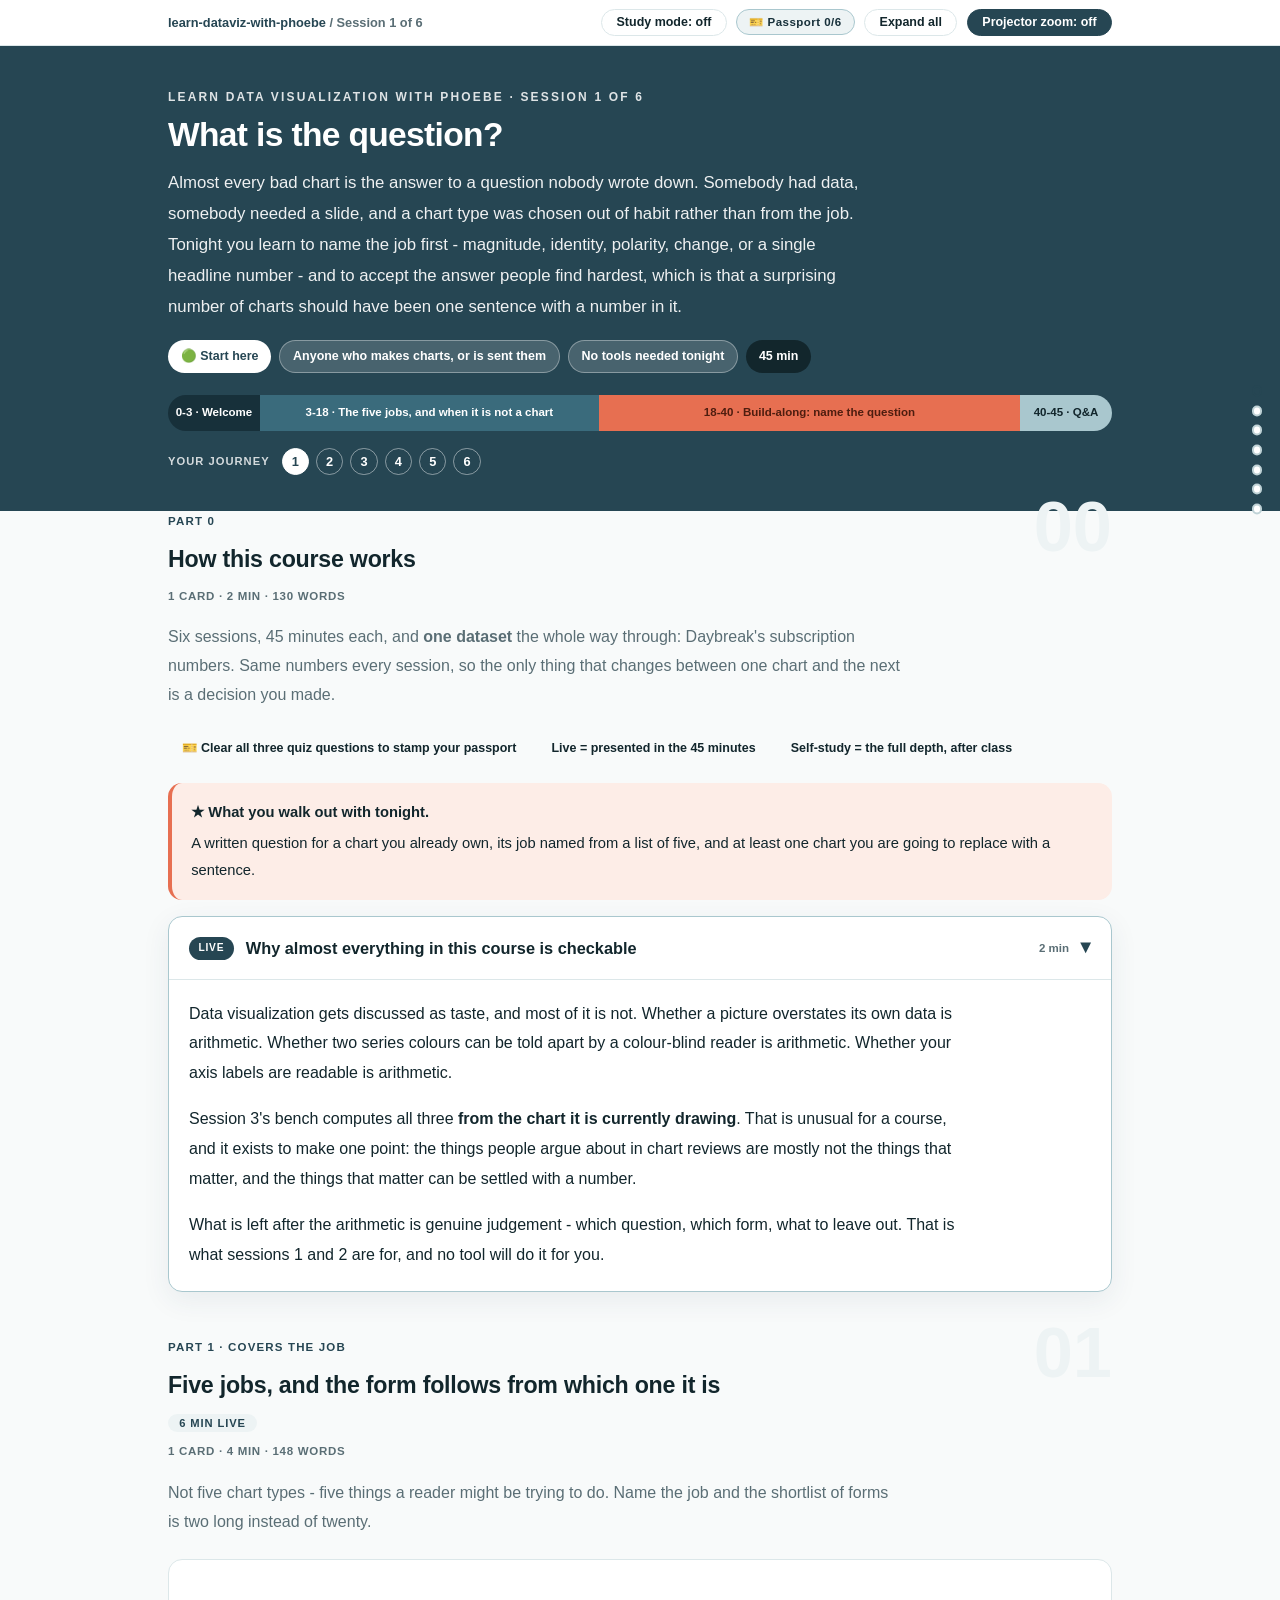
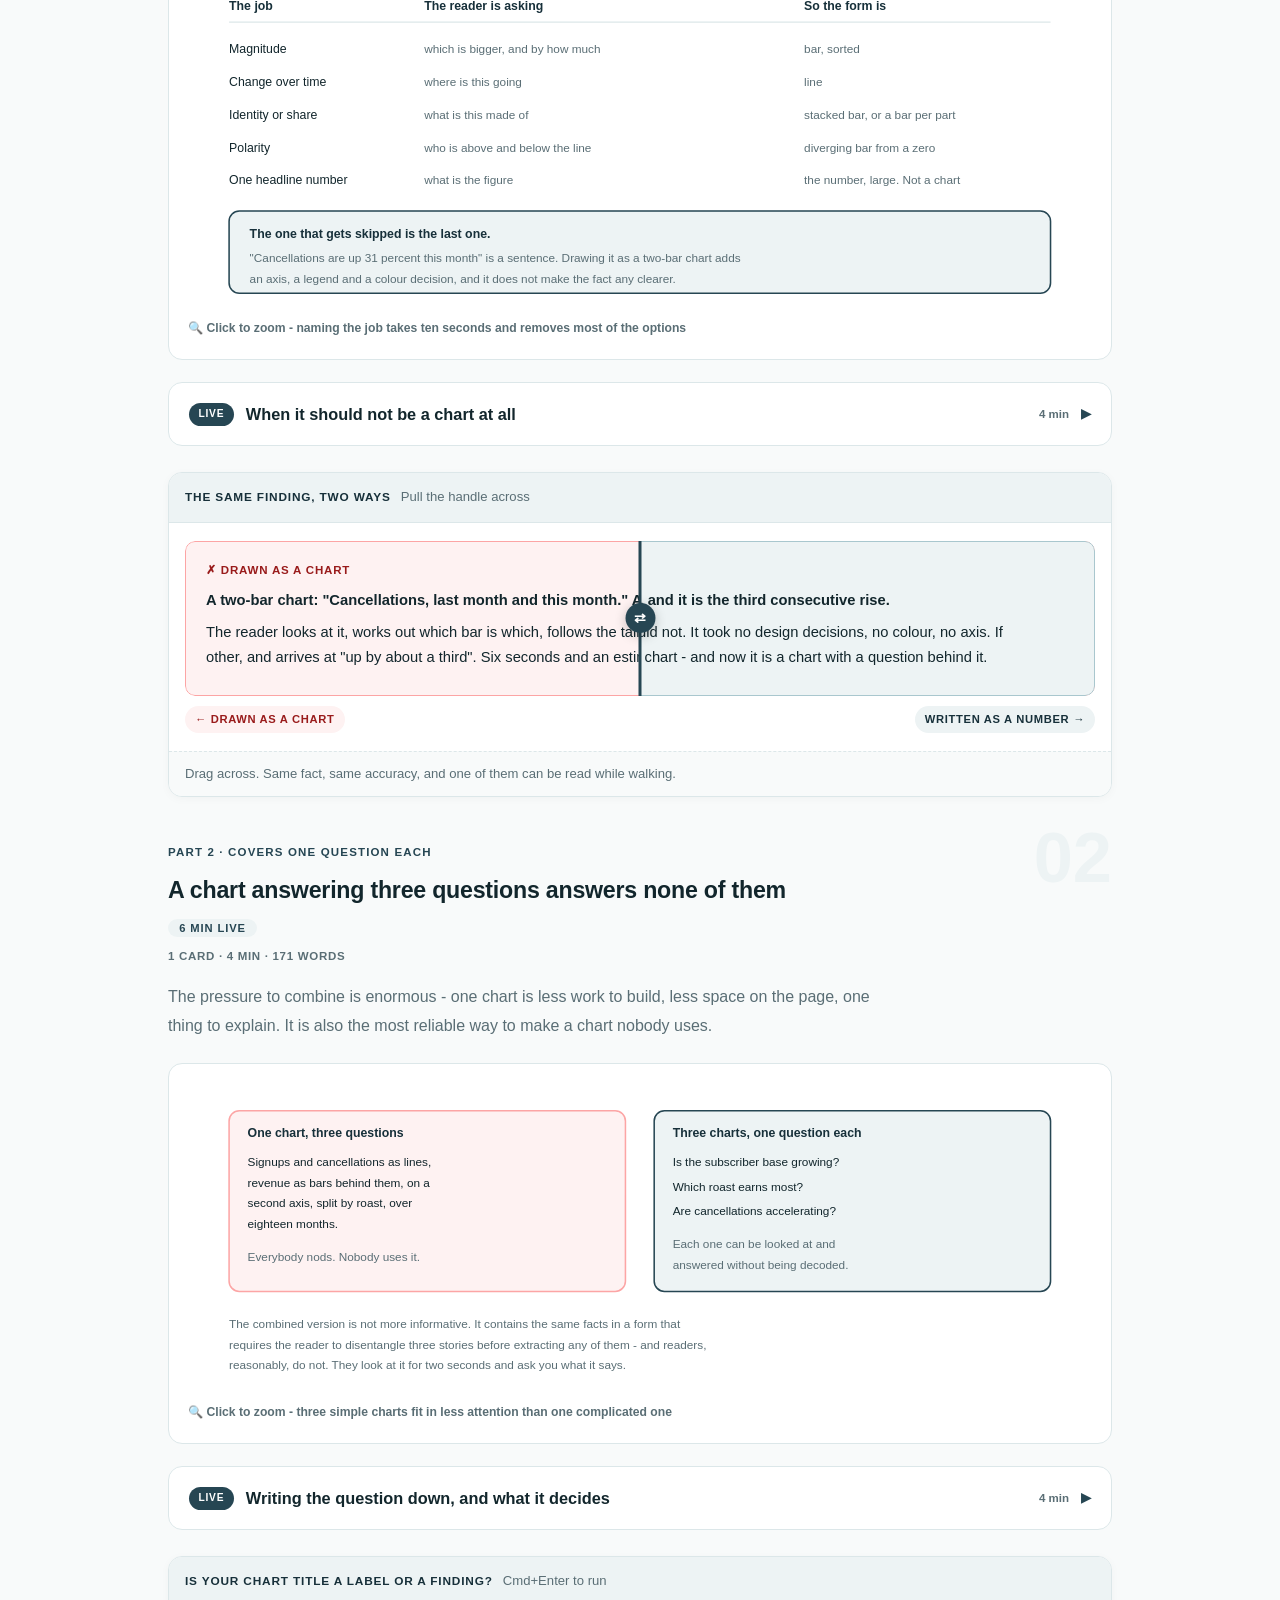
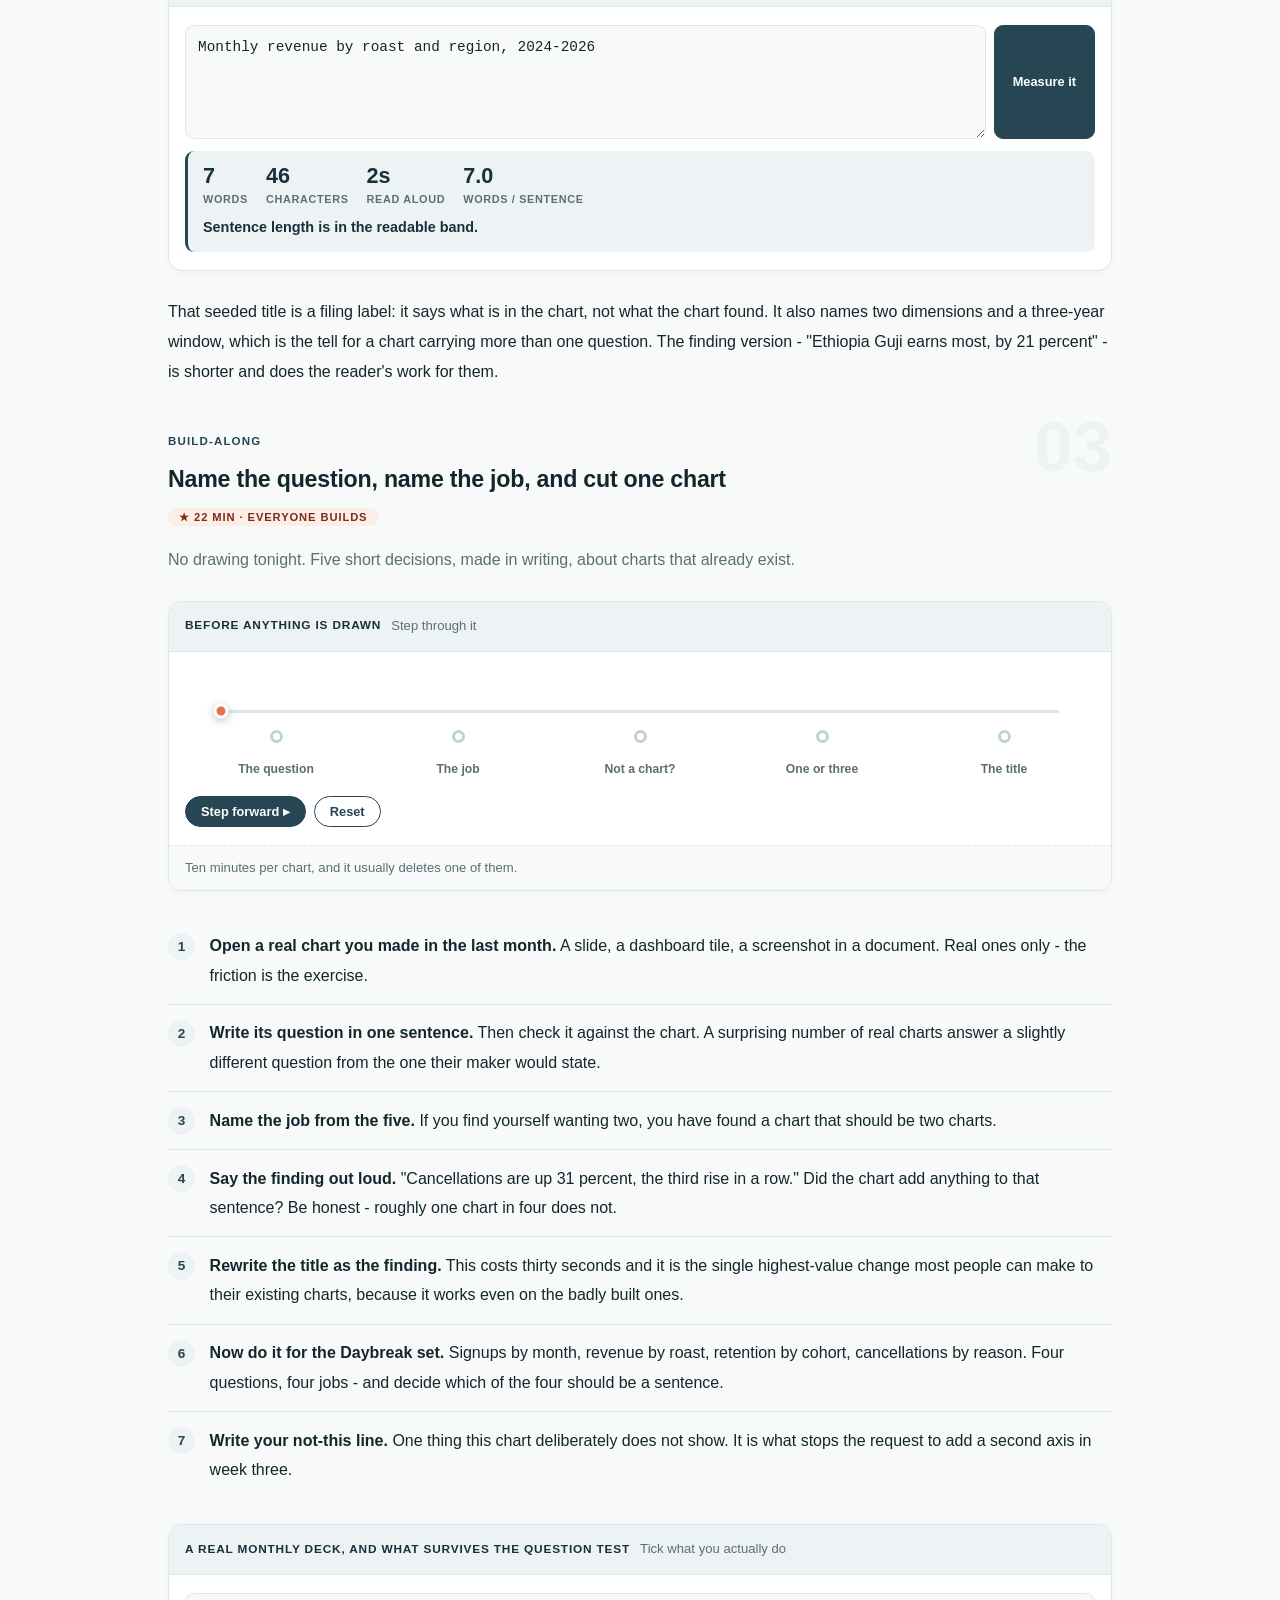
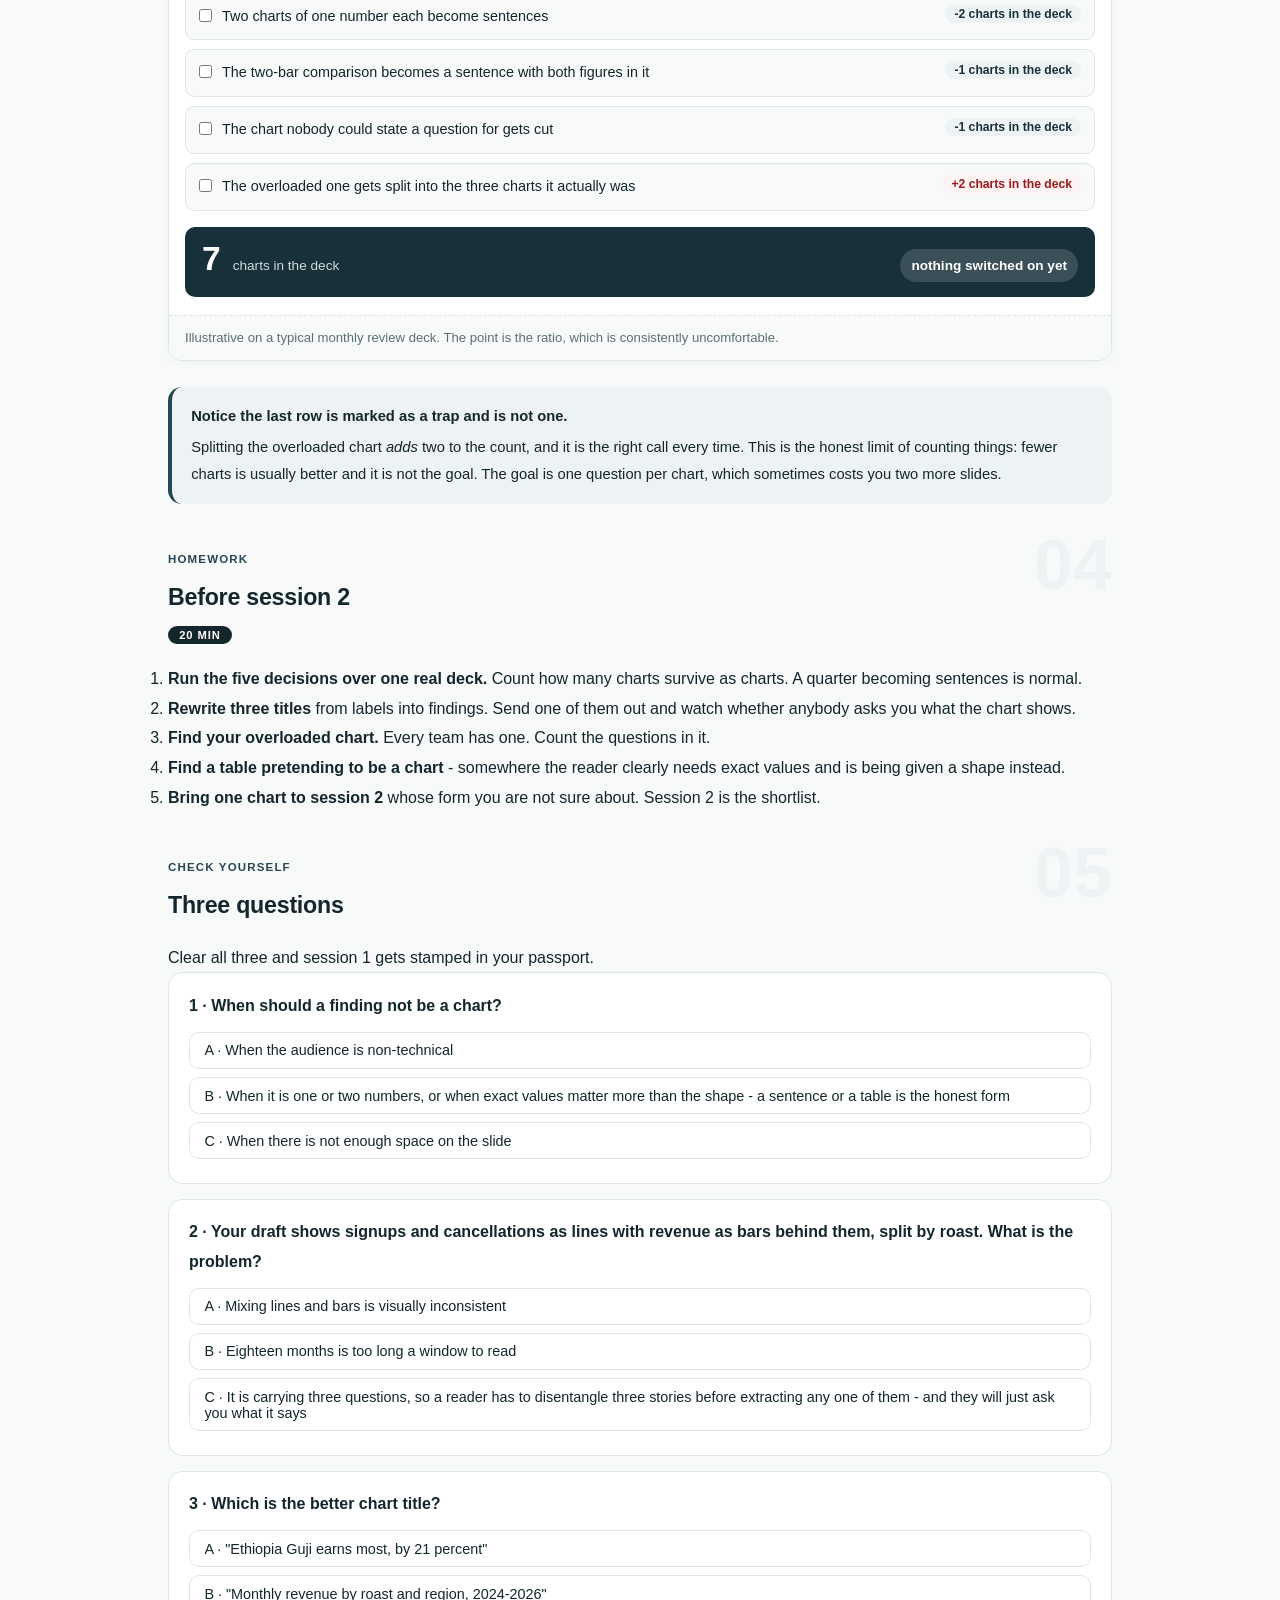
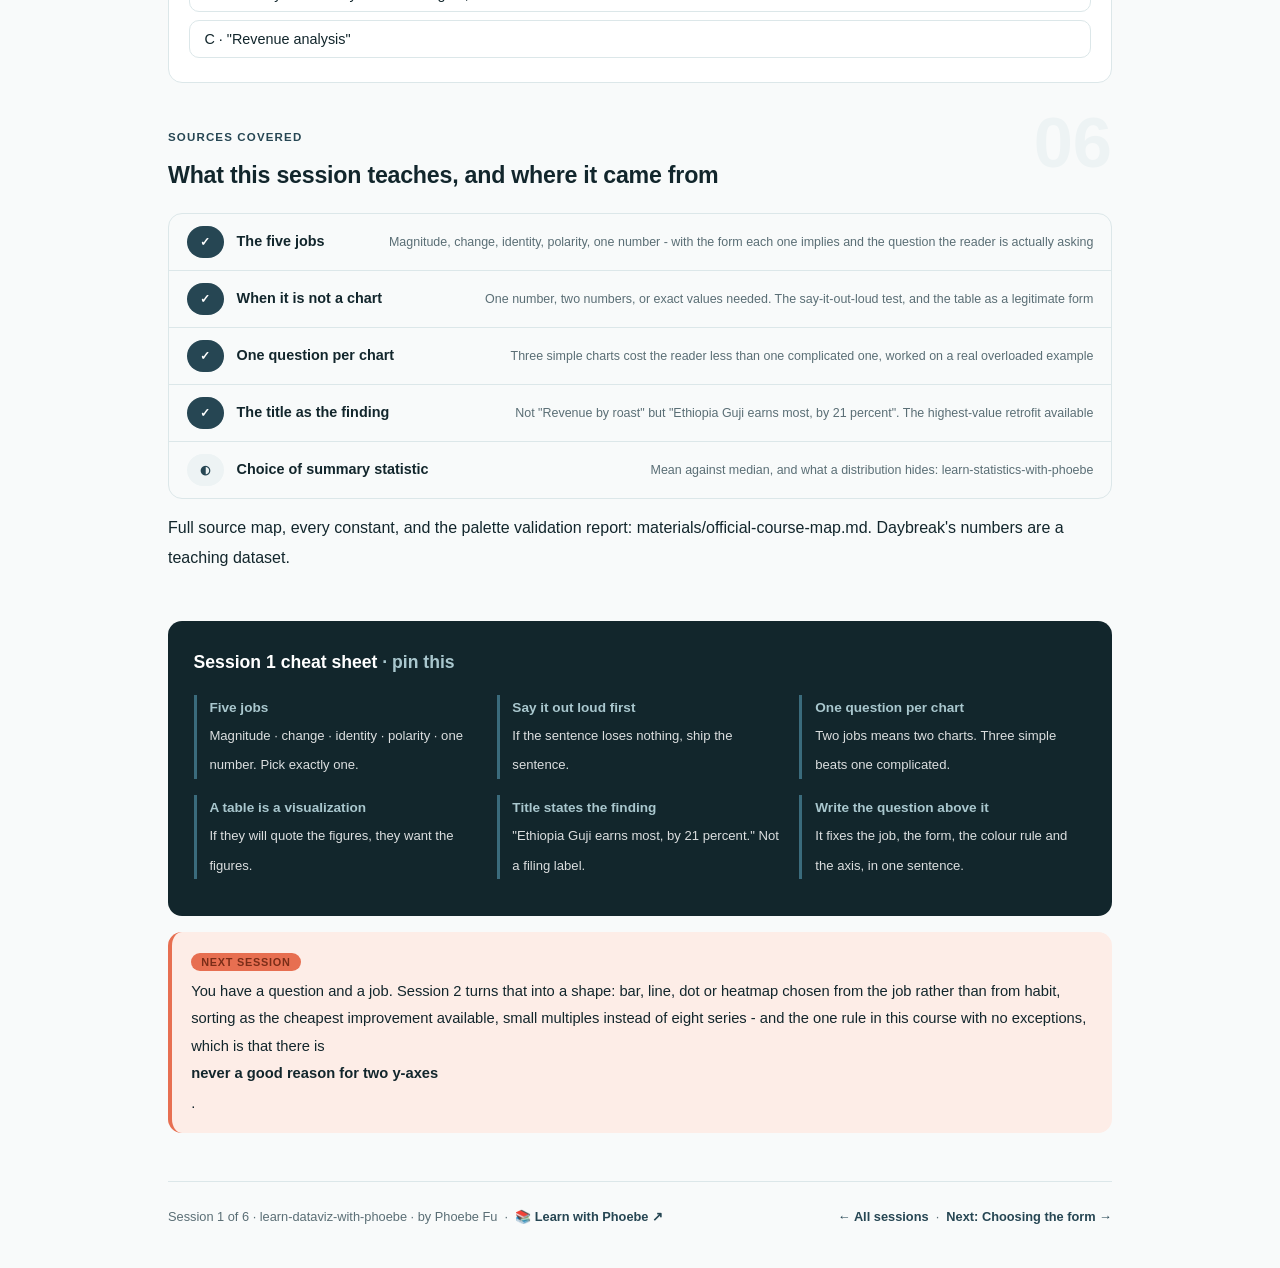
==== commit ad7f5d05: "style.css: recover the missing .agenda block, with an accessible a3 This repo was scaffolded from a " ====
--- a/courses/01-what-is-the-question.html
+++ b/courses/01-what-is-the-question.html
@@ -19,7 +19,7 @@
 <meta name="twitter:image" content="https://phoebefu6.github.io/learn-dataviz-with-phoebe/assets/og-cover.png">
 <!-- social:end -->
 <title>Session 1 · What is the question? - learn dataviz with phoebe</title>
-<link rel="stylesheet" href="../assets/style.css?v=2">
+<link rel="stylesheet" href="../assets/style.css?v=3">
 </head>
 <body>
 
@@ -350,6 +350,6 @@
 
 </main>
 
-<script src="../assets/app.js?v=2"></script>
+<script src="../assets/app.js?v=3"></script>
 </body>
 </html>
--- a/assets/style.css
+++ b/assets/style.css
@@ -78,6 +78,33 @@
 .chip.time { background: var(--ink); color: #fff; font-variant-numeric: tabular-nums; }
 
 
+/* ---------- agenda band ----------
+   Recovered 2026-09-02. These six repos were scaffolded from a stylesheet that had
+   lost this block, so .agenda rendered as run-on inline text ~700px tall inside the
+   masthead. 87 of 93 repos carry it; these were the exception, and they were also the
+   six the estate sweep could not see. See course-builder/references/field-notes.md.
+
+   .a3 does NOT reuse the donor's `color: var(--amber-ink)`: that pair falls below
+   4.5:1 against --amber in all six palettes, which is the same failure the sweep
+   flags on the wellbeing courses. The literal below is the darkest tone of this
+   repo's own amber-ink that clears 4.5:1, so the band stays bright. Recompute it if
+   --amber changes. */
+.agenda {
+  display: flex;
+  border-radius: 999px;
+  overflow: hidden;
+  margin: 1.4rem 0 0;
+  font-size: .72rem;
+  font-weight: 600;
+  text-align: center;
+  color: #fff;
+}
+.agenda span { padding: .45rem .3rem; white-space: nowrap; overflow: hidden; text-overflow: ellipsis; }
+.agenda .a1 { background: var(--indigo-deep); }
+.agenda .a2 { background: var(--indigo-mid); }
+.agenda .a3 { background: var(--amber); color: #4E1D0F; }
+.agenda .a4 { background: var(--indigo-soft); color: var(--ink); }
+
 /* ---------- toolbar ---------- */
 .toolbar {
   position: sticky;
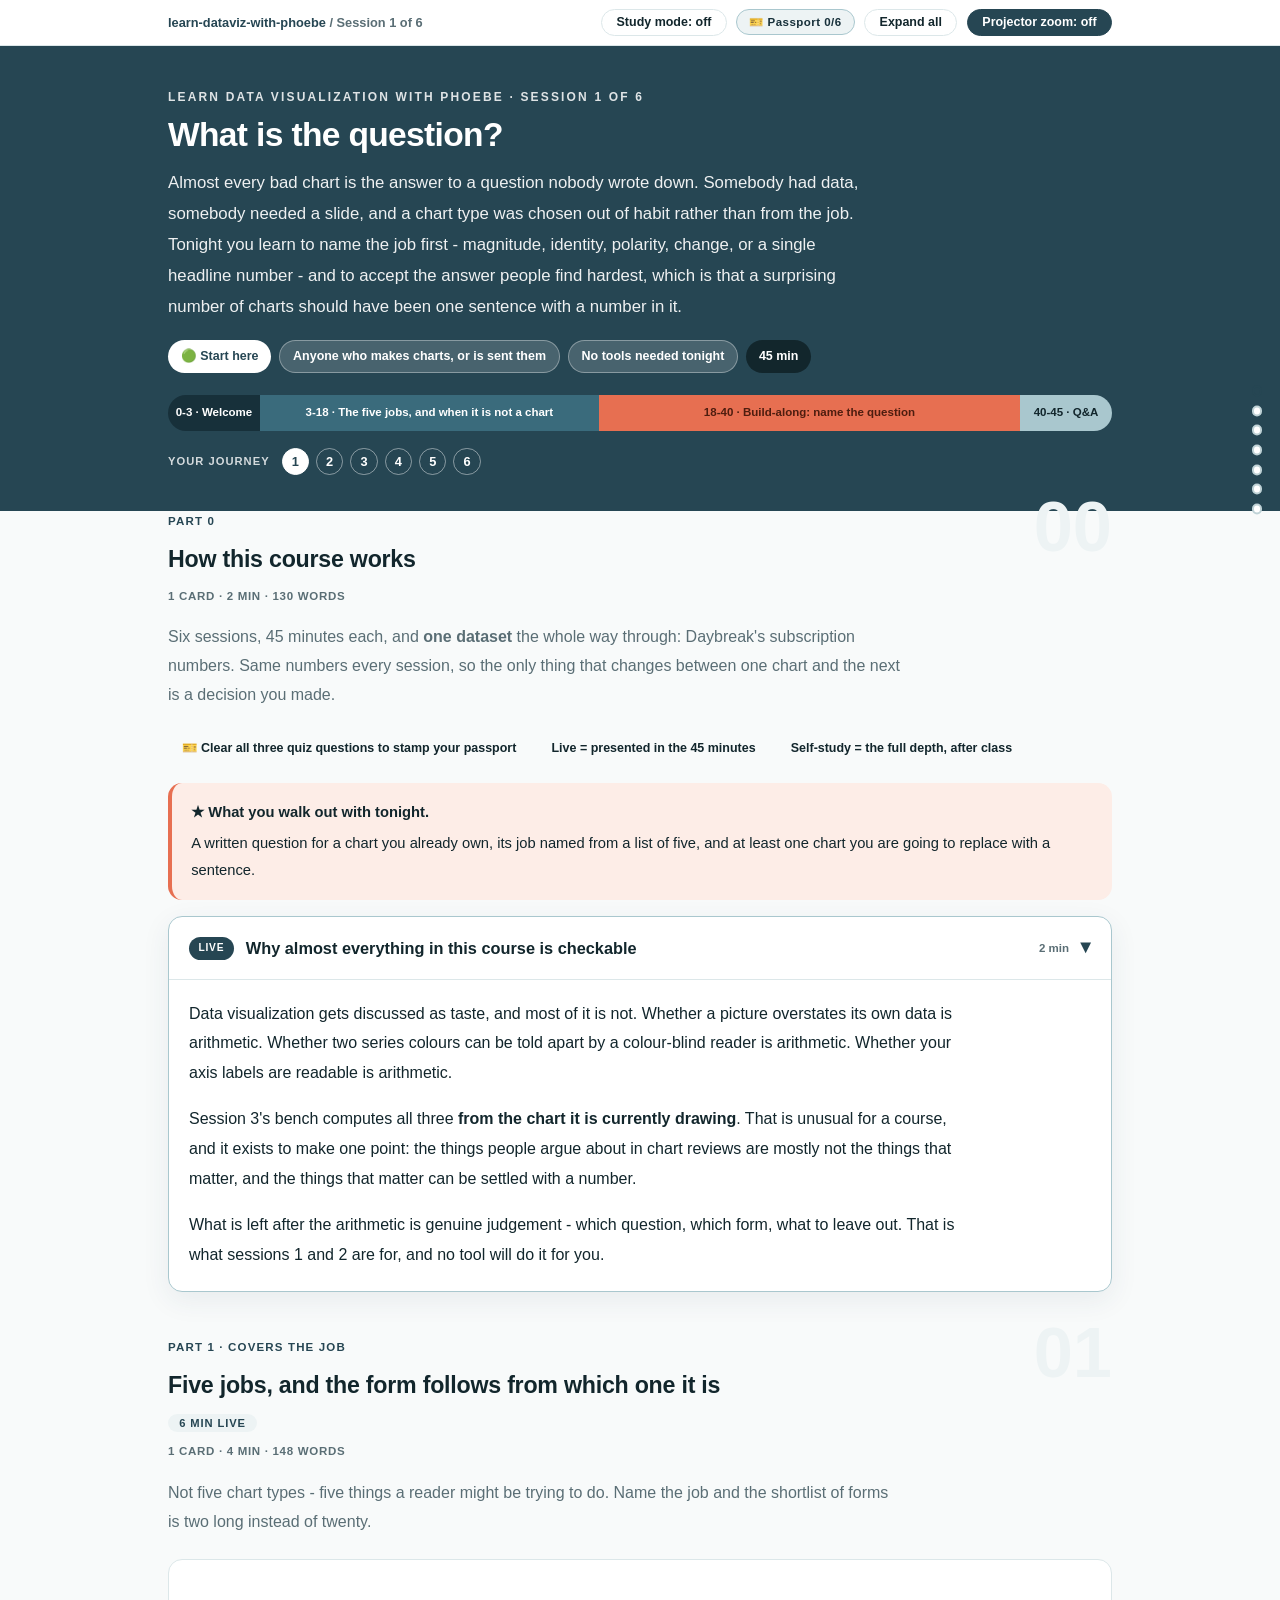
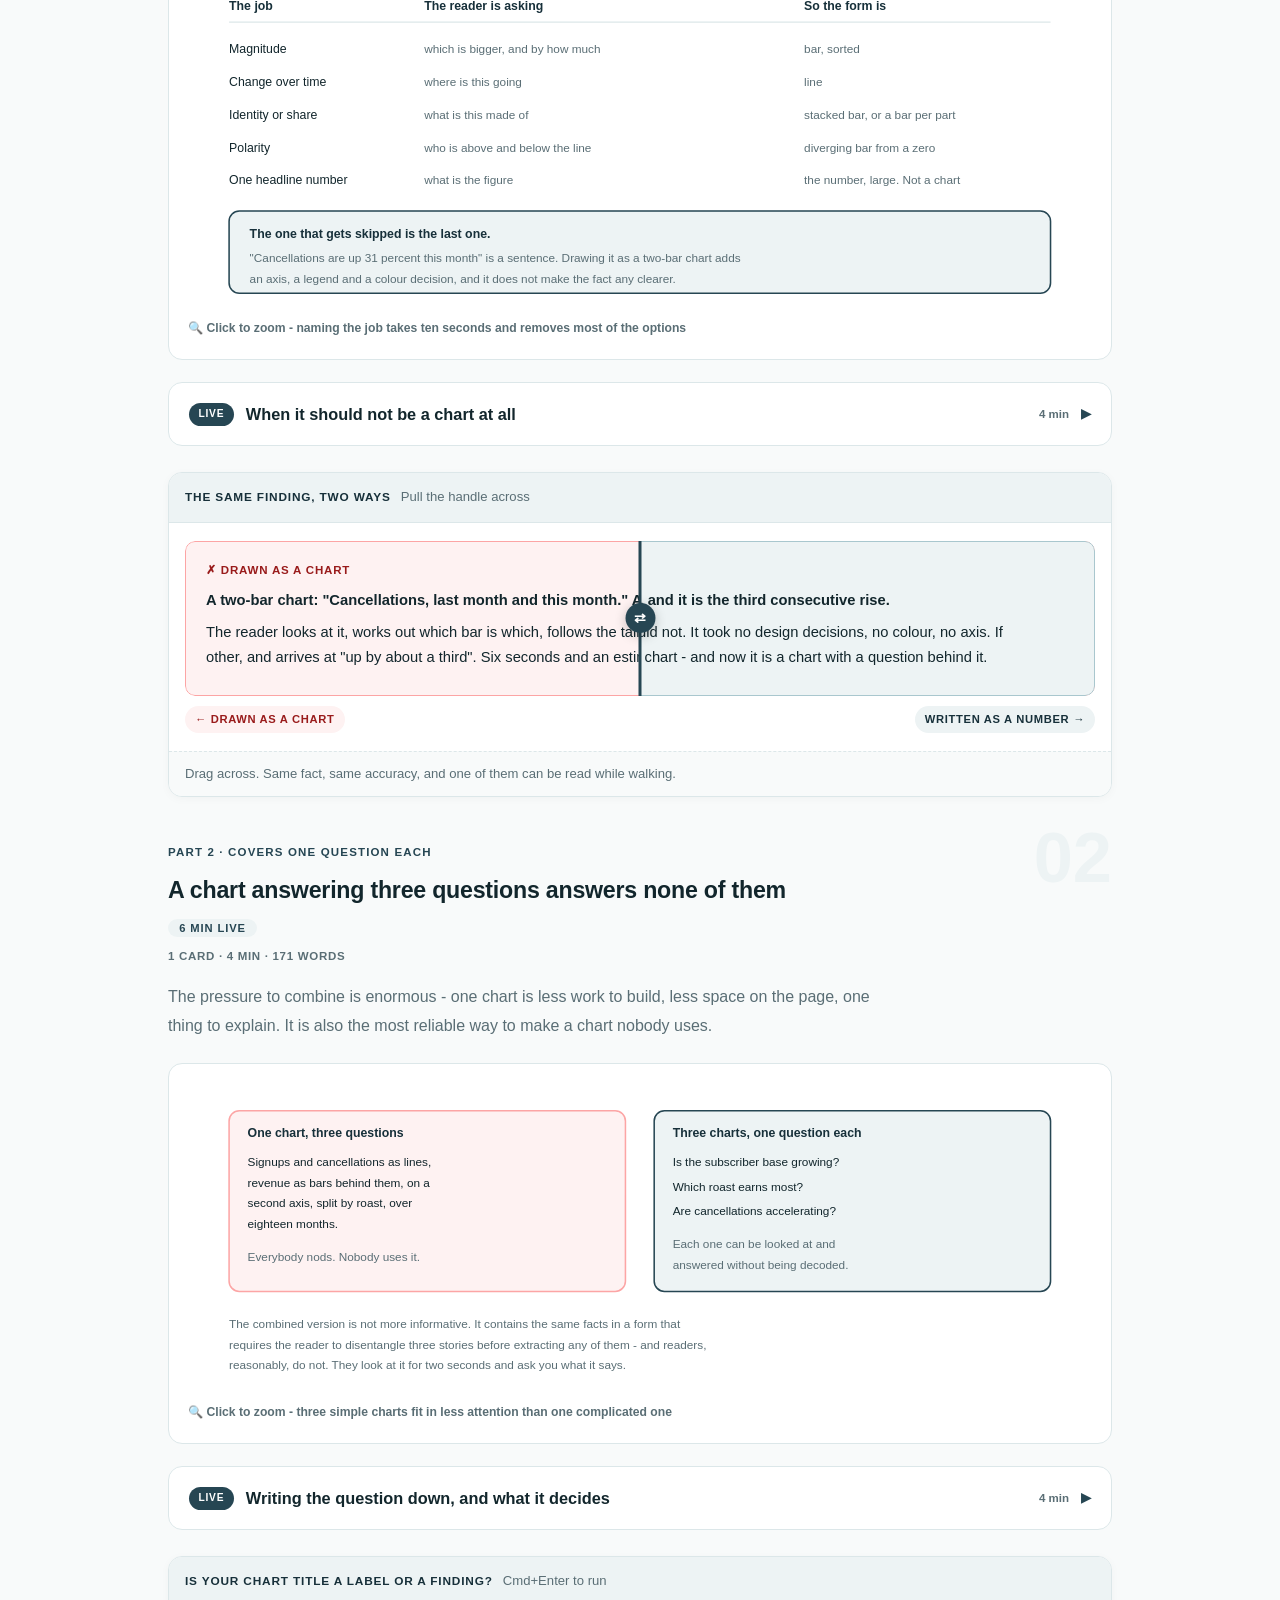
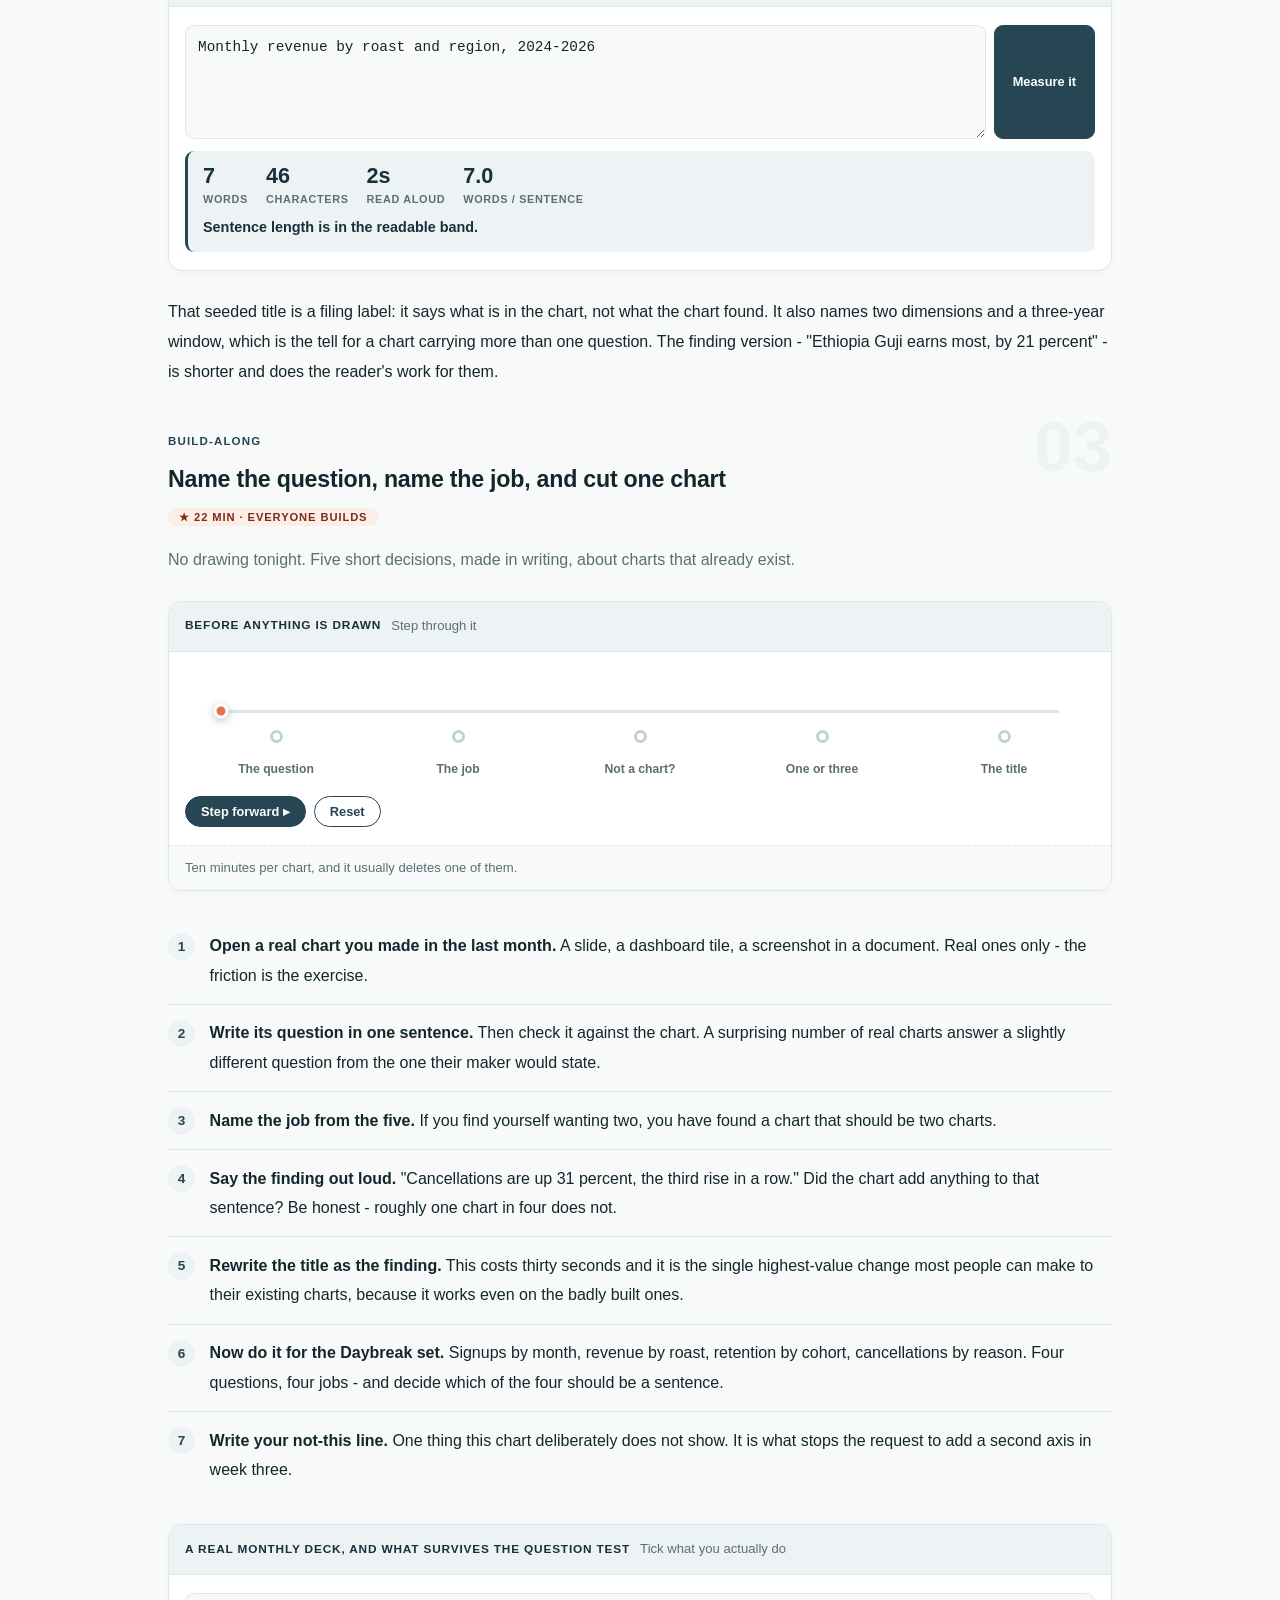
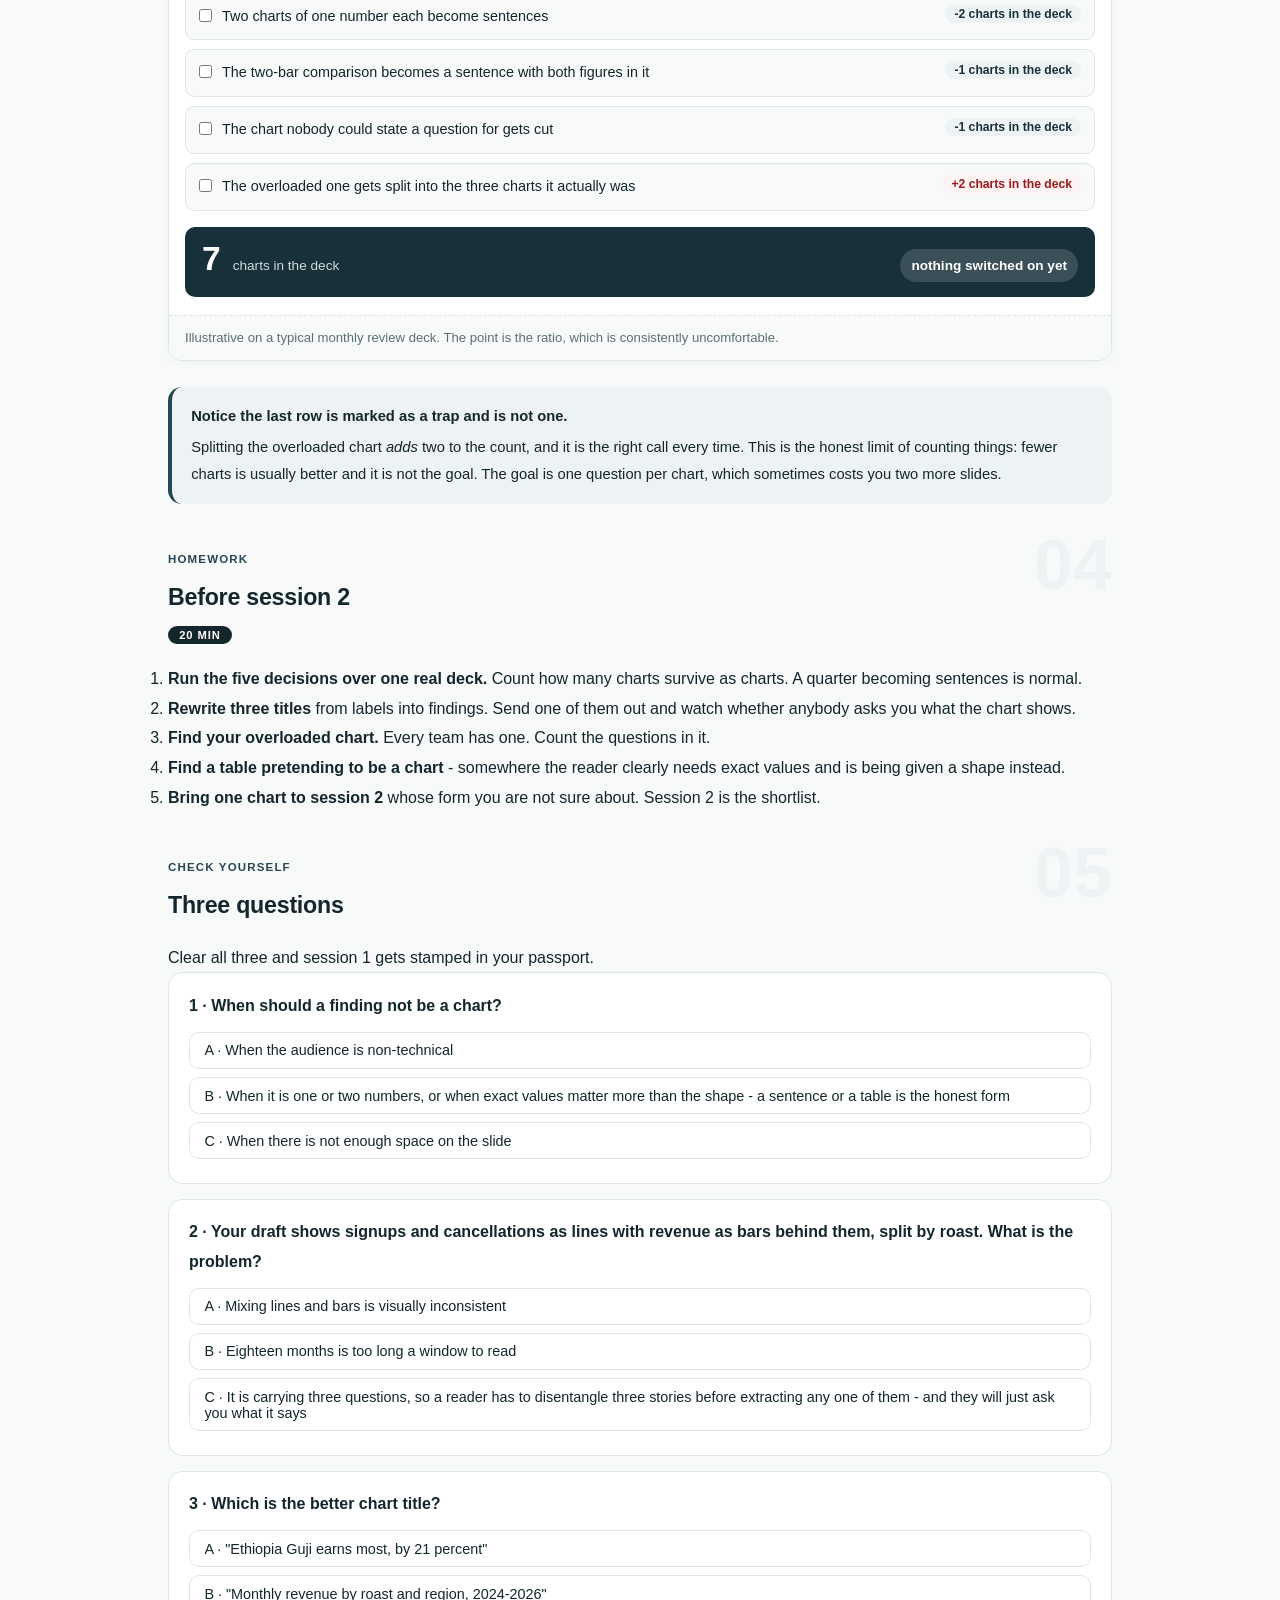
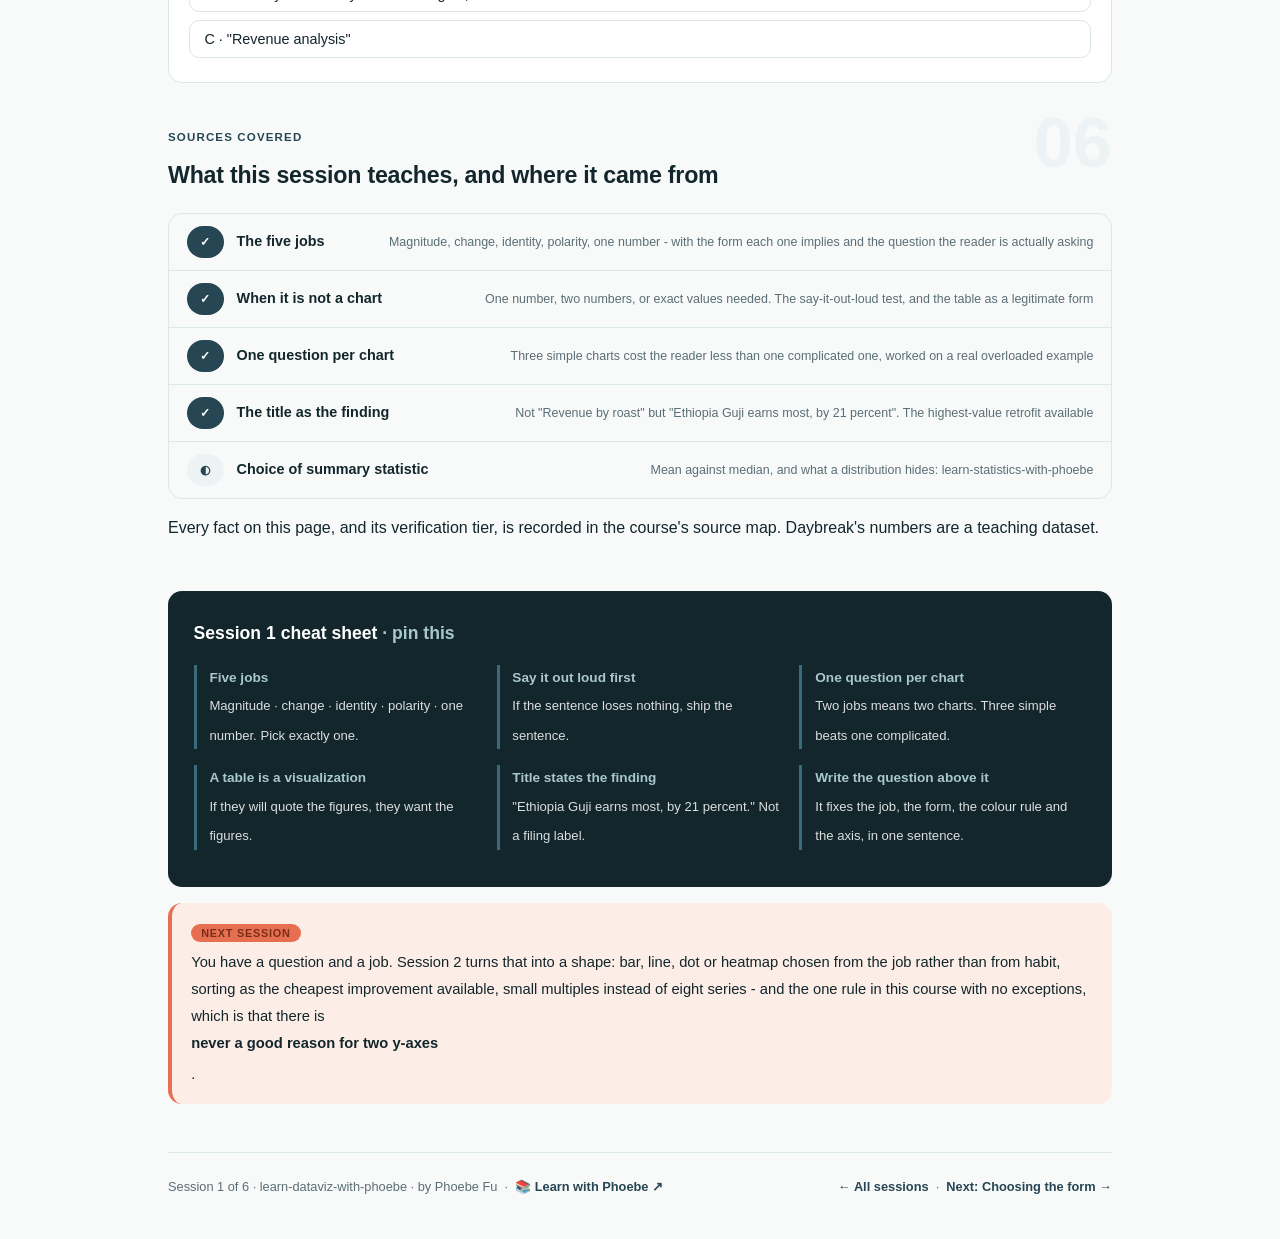
==== commit 0a8d834f: "Session pages: remove the internal source-map path A session page is a page a learner reads, so a bu" ====
--- a/courses/01-what-is-the-question.html
+++ b/courses/01-what-is-the-question.html
@@ -322,7 +322,7 @@
       <div class="covered-row"><span class="status pill solid">✓</span><span class="name">The title as the finding</span><span class="note">Not "Revenue by roast" but "Ethiopia Guji earns most, by 21 percent". The highest-value retrofit available</span></div>
       <div class="covered-row"><span class="status pill light">◐</span><span class="name">Choice of summary statistic</span><span class="note">Mean against median, and what a distribution hides: learn-statistics-with-phoebe</span></div>
     </div>
-    <p class="mono" style="margin-top:14px">Full source map, every constant, and the palette validation report: <span class="mono">materials/official-course-map.md</span>. Daybreak's numbers are a teaching dataset.</p>
+    <p class="mono" style="margin-top:14px">Every fact on this page, and its verification tier, is recorded in the course's source map. Daybreak's numbers are a teaching dataset.</p>
   </section>
 
   <!-- ============ CHEAT SHEET ============ -->
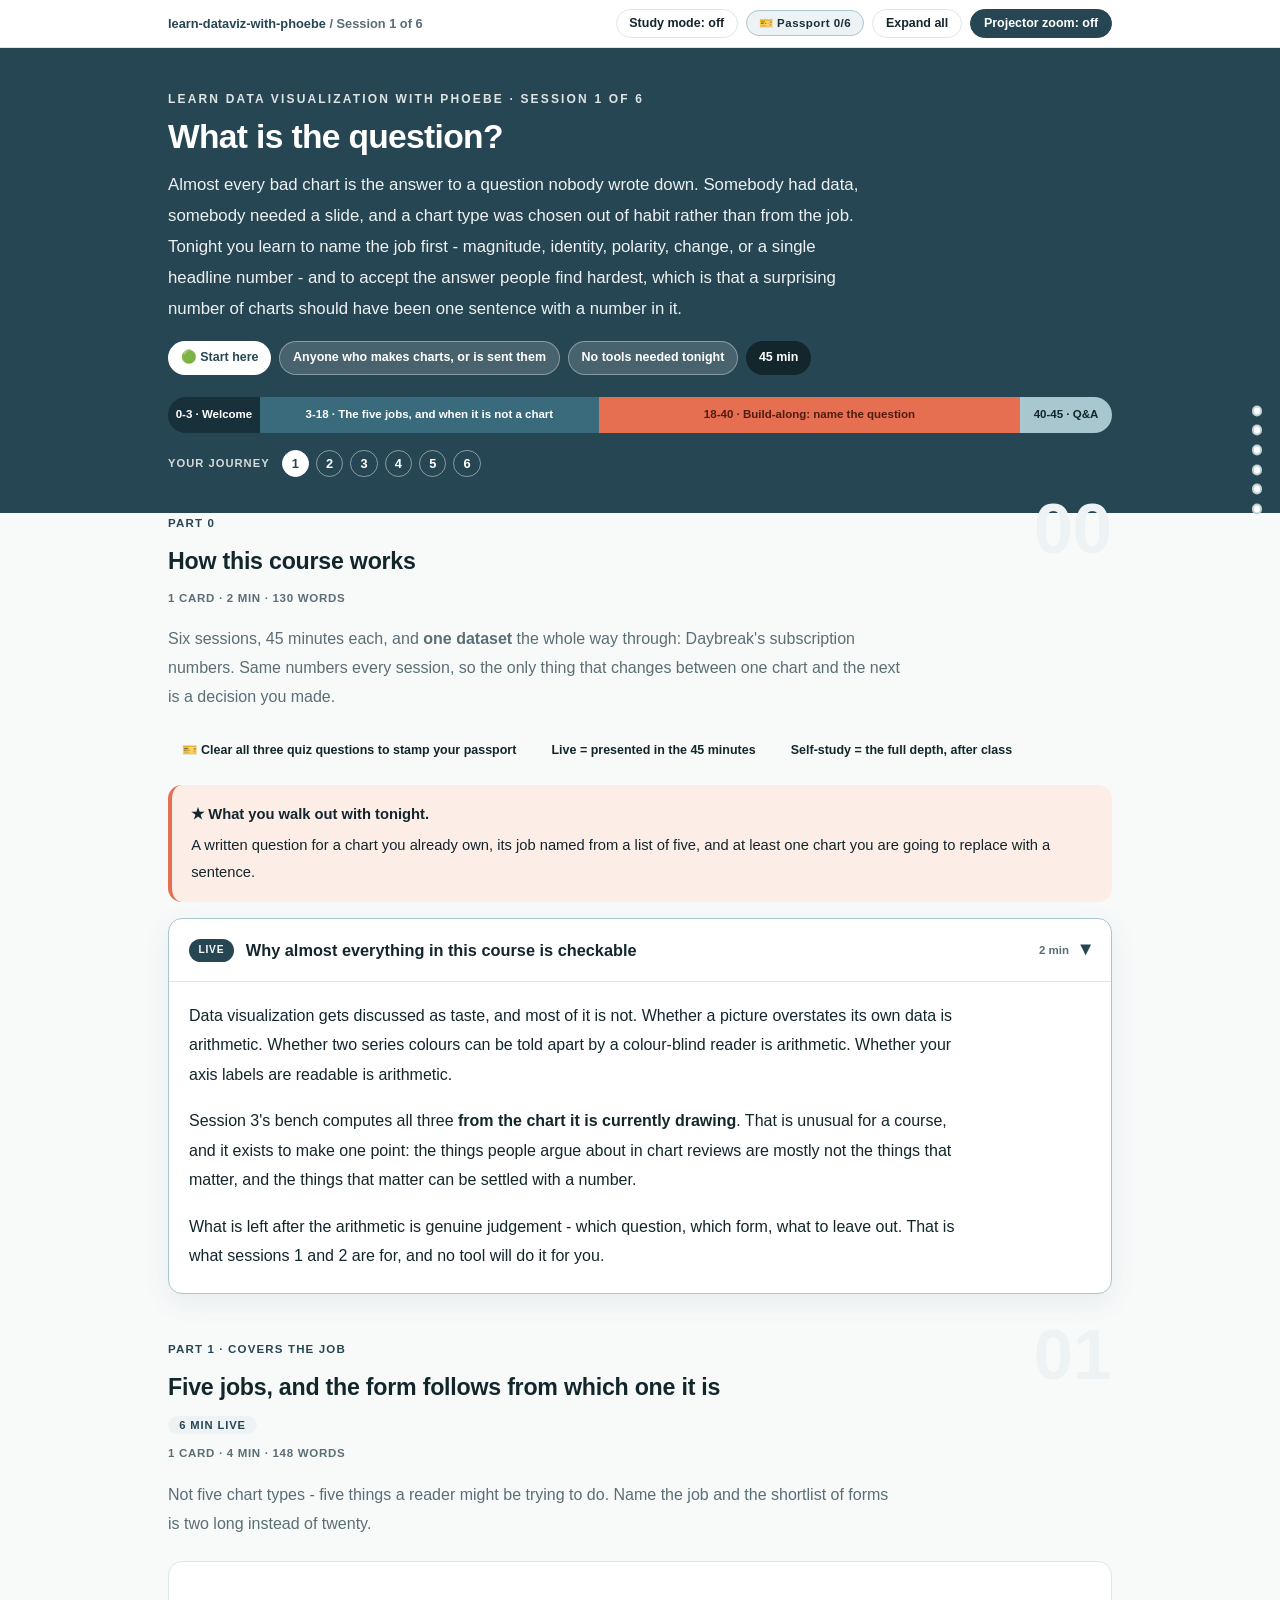
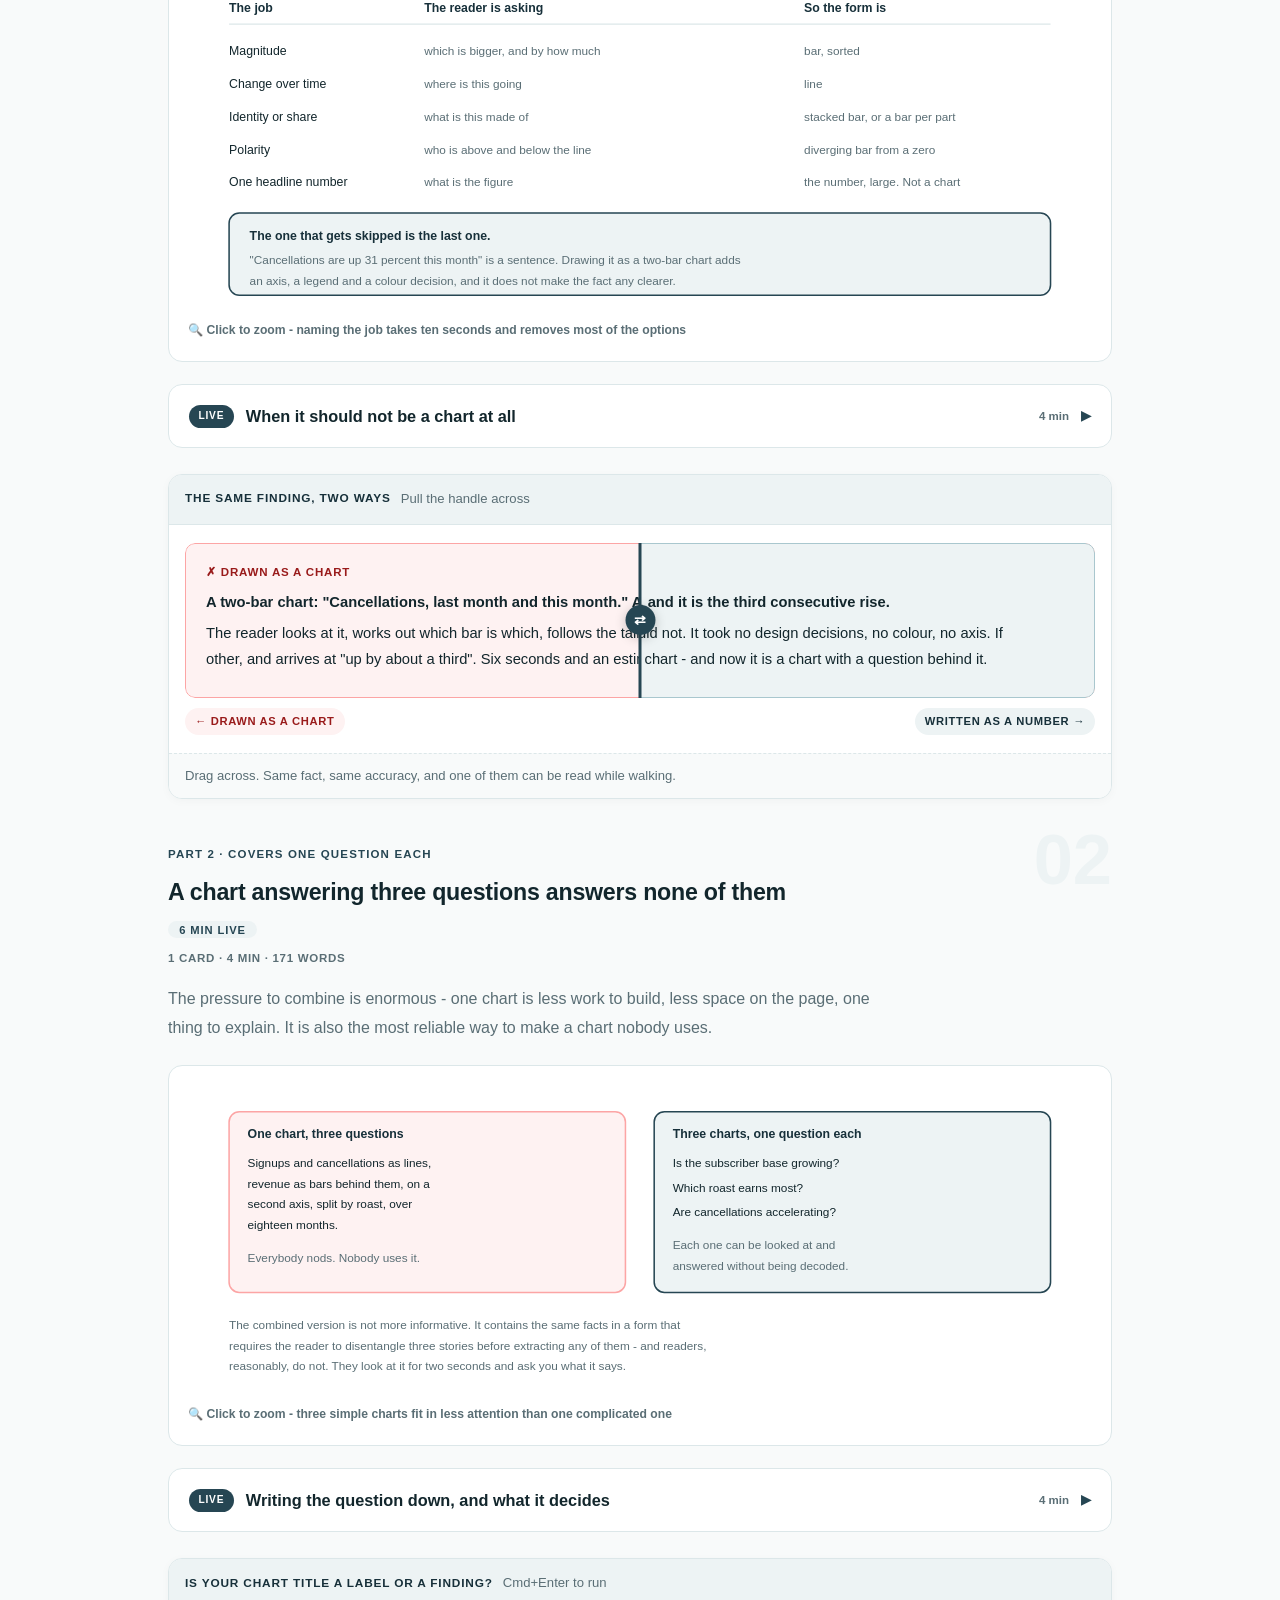
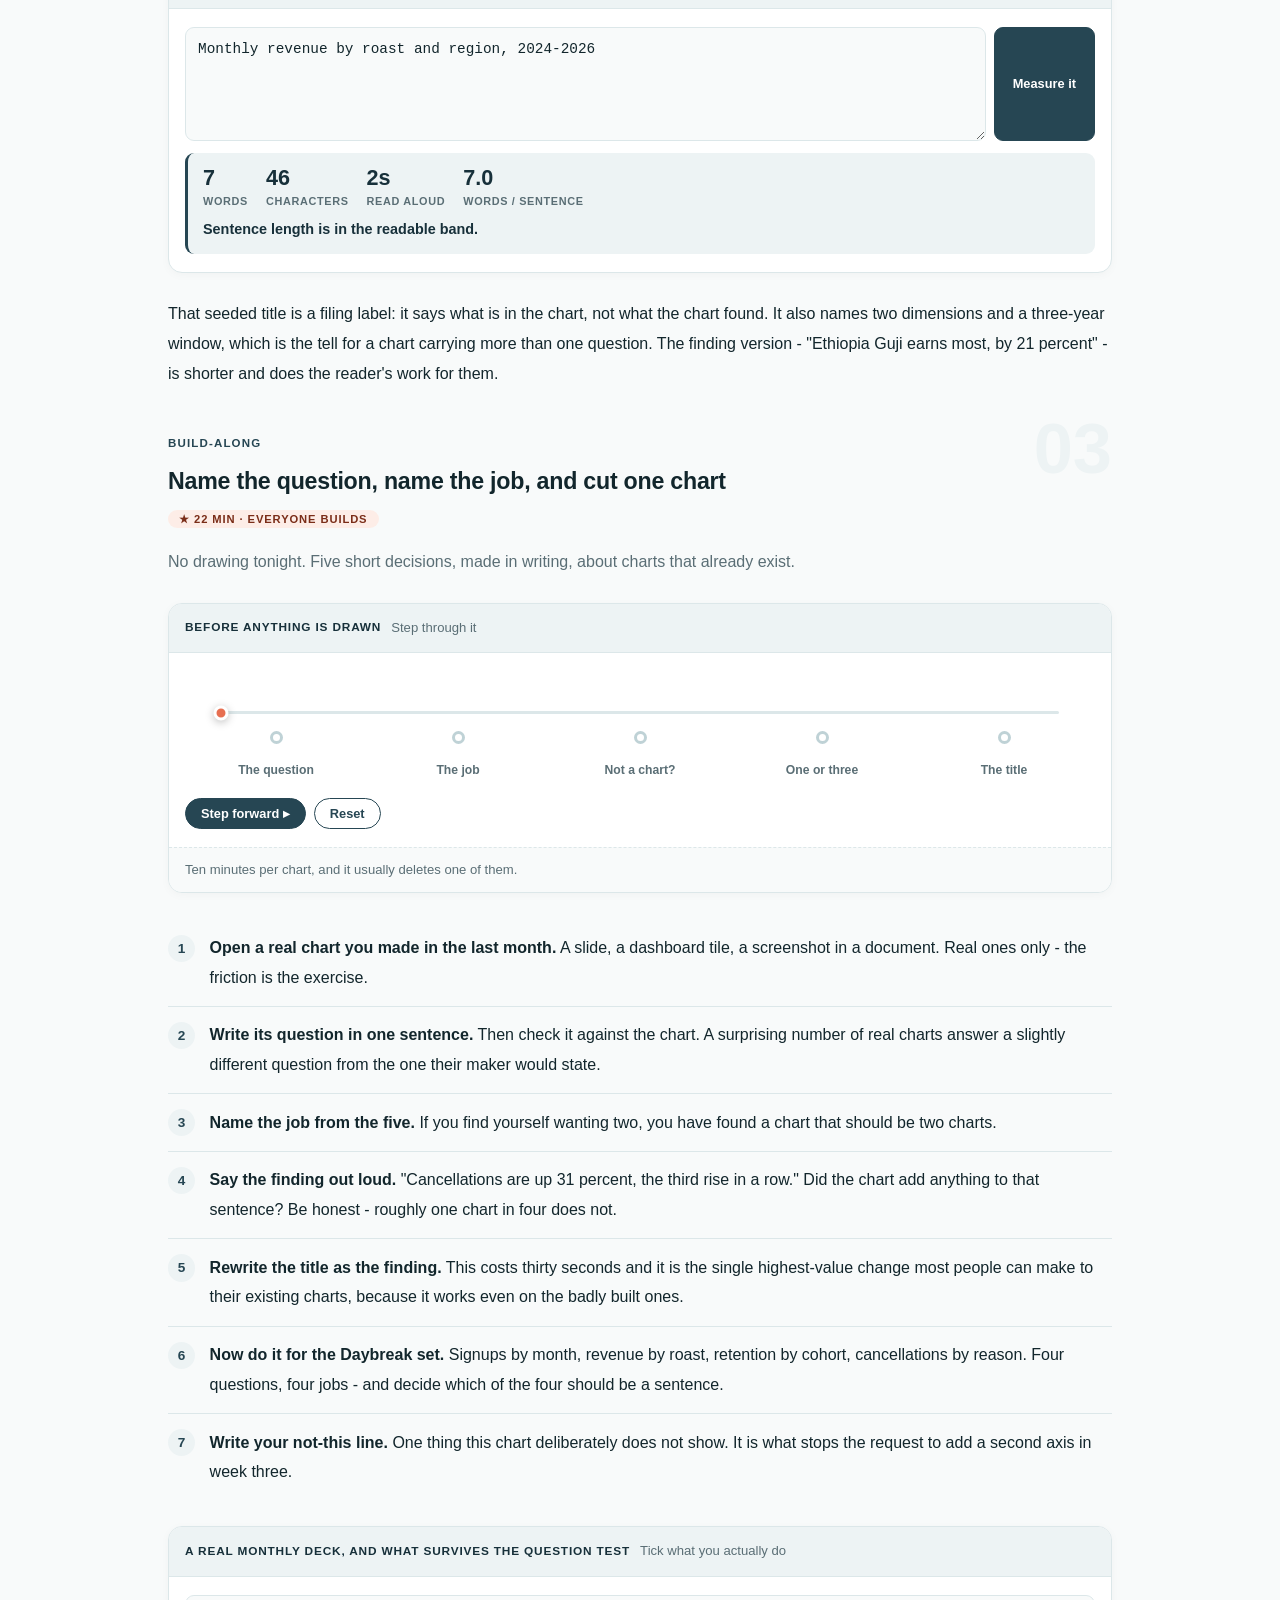
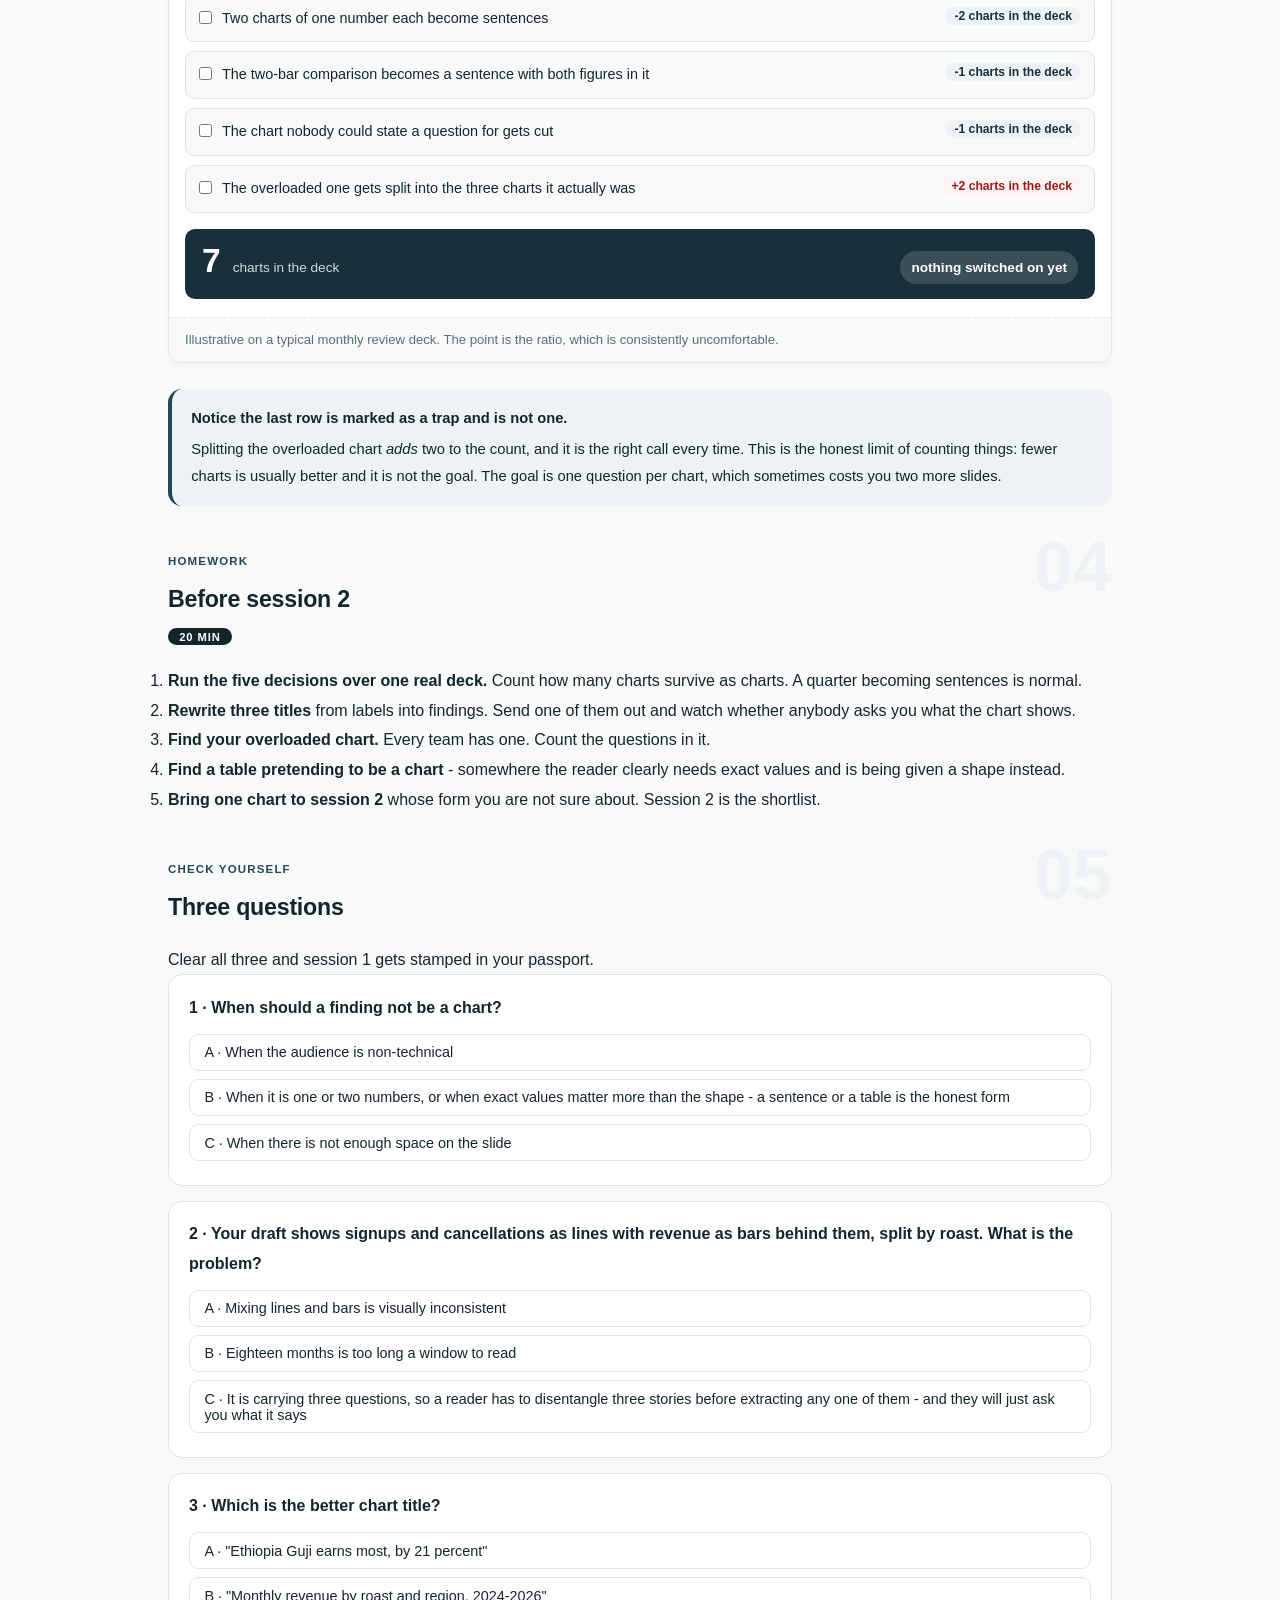
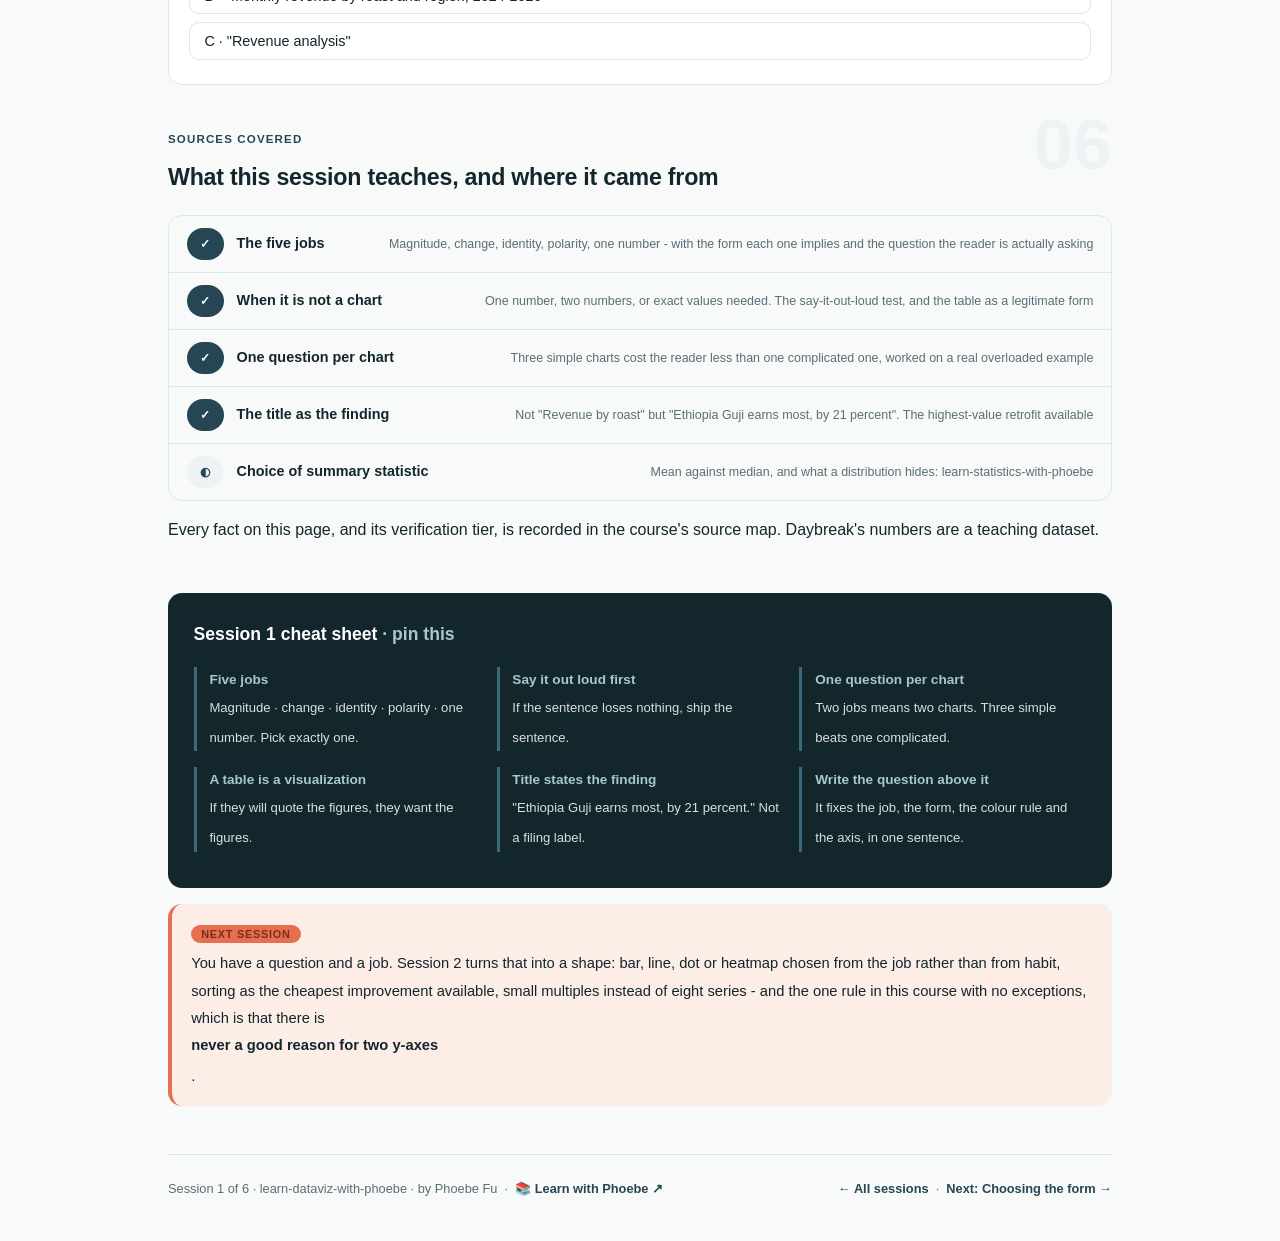
==== commit 33d3ed96: "Layout: code boxes stack under step text; toolbar is one row Shared-template defect, live estate-wid" ====
--- a/courses/01-what-is-the-question.html
+++ b/courses/01-what-is-the-question.html
@@ -19,7 +19,7 @@
 <meta name="twitter:image" content="https://phoebefu6.github.io/learn-dataviz-with-phoebe/assets/og-cover.png">
 <!-- social:end -->
 <title>Session 1 · What is the question? - learn dataviz with phoebe</title>
-<link rel="stylesheet" href="../assets/style.css?v=3">
+<link rel="stylesheet" href="../assets/style.css?v=5">
 </head>
 <body>
 
--- a/assets/style.css
+++ b/assets/style.css
@@ -115,8 +115,9 @@
   border-bottom: 1px solid var(--hairline);
   padding: .55rem 0;
 }
-.toolbar .wrap { display: flex; align-items: center; gap: .6rem; }
-.toolbar .crumb { font-size: .8rem; color: var(--muted); font-weight: 600; margin-right: auto; }
+.toolbar .wrap { display: flex; align-items: center; gap: .5rem; flex-wrap: nowrap; }
+.toolbar .crumb { font-size: .8rem; color: var(--muted); font-weight: 600; margin-right: auto; min-width: 0; white-space: nowrap; overflow: hidden; text-overflow: ellipsis; }
+.toolbar .btn { white-space: nowrap; flex: none; padding: .38rem .8rem; font-size: .78rem; line-height: 1.2; }
 .toolbar .crumb a { color: var(--indigo); text-decoration: none; }
 .btn {
   border: 1px solid var(--hairline);
@@ -316,11 +317,15 @@
 /* ---------- demo steps ---------- */
 .steps { counter-reset: step; margin: .6rem 0 1rem; }
 .step {
-  display: flex;
-  gap: .9rem;
+  display: grid;
+  grid-template-columns: max-content minmax(0, 1fr);
+  column-gap: .9rem;
+  row-gap: .2rem;
   padding: .85rem 0;
   border-bottom: .5px solid var(--hairline);
 }
+.step > * { grid-column: 2; min-width: 0; }
+.step > .prompt-box { margin: .8rem 0 .4rem; }
 .step:last-child { border-bottom: none; }
 .step::before {
   counter-increment: step;
@@ -824,7 +829,10 @@
   /* 44px tap targets */
   details.card summary { min-height: 44px; }
   .qopt { min-height: 44px; display: flex; align-items: center; padding: .7rem .9rem; }
-  .toolbar .btn, .pagefoot a { min-height: 44px; display: inline-flex; align-items: center; }
+  .toolbar .btn, .pagefoot a { min-height: 44px; display: inline-flex; align-items: center; justify-content: center; }
+  .toolbar .crumb, .toolbar #zoom-toggle { display: none; }
+  .toolbar .btn { flex: 1 1 0; padding: .3rem .4rem; font-size: .72rem; }
+  table.clean { display: block; overflow-x: auto; -webkit-overflow-scrolling: touch; }
 }
 
 @media (max-width: 640px) {
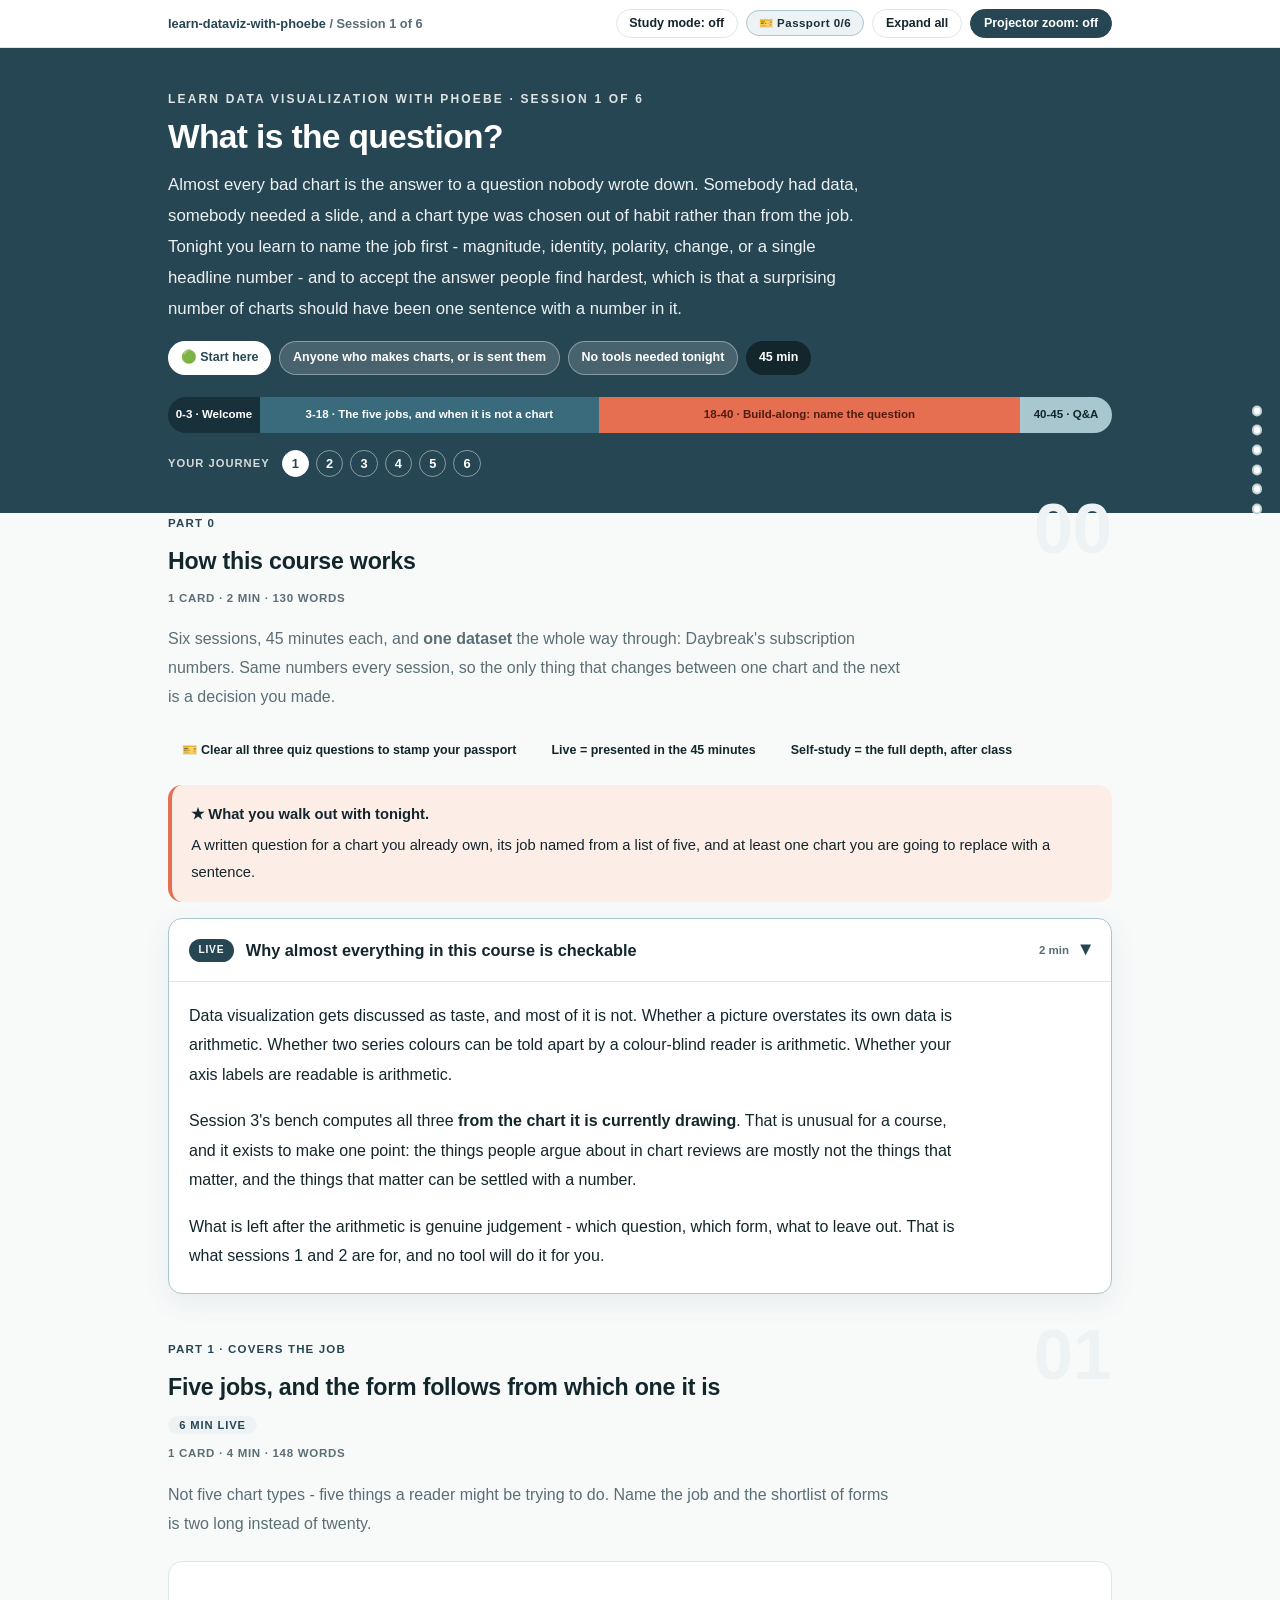
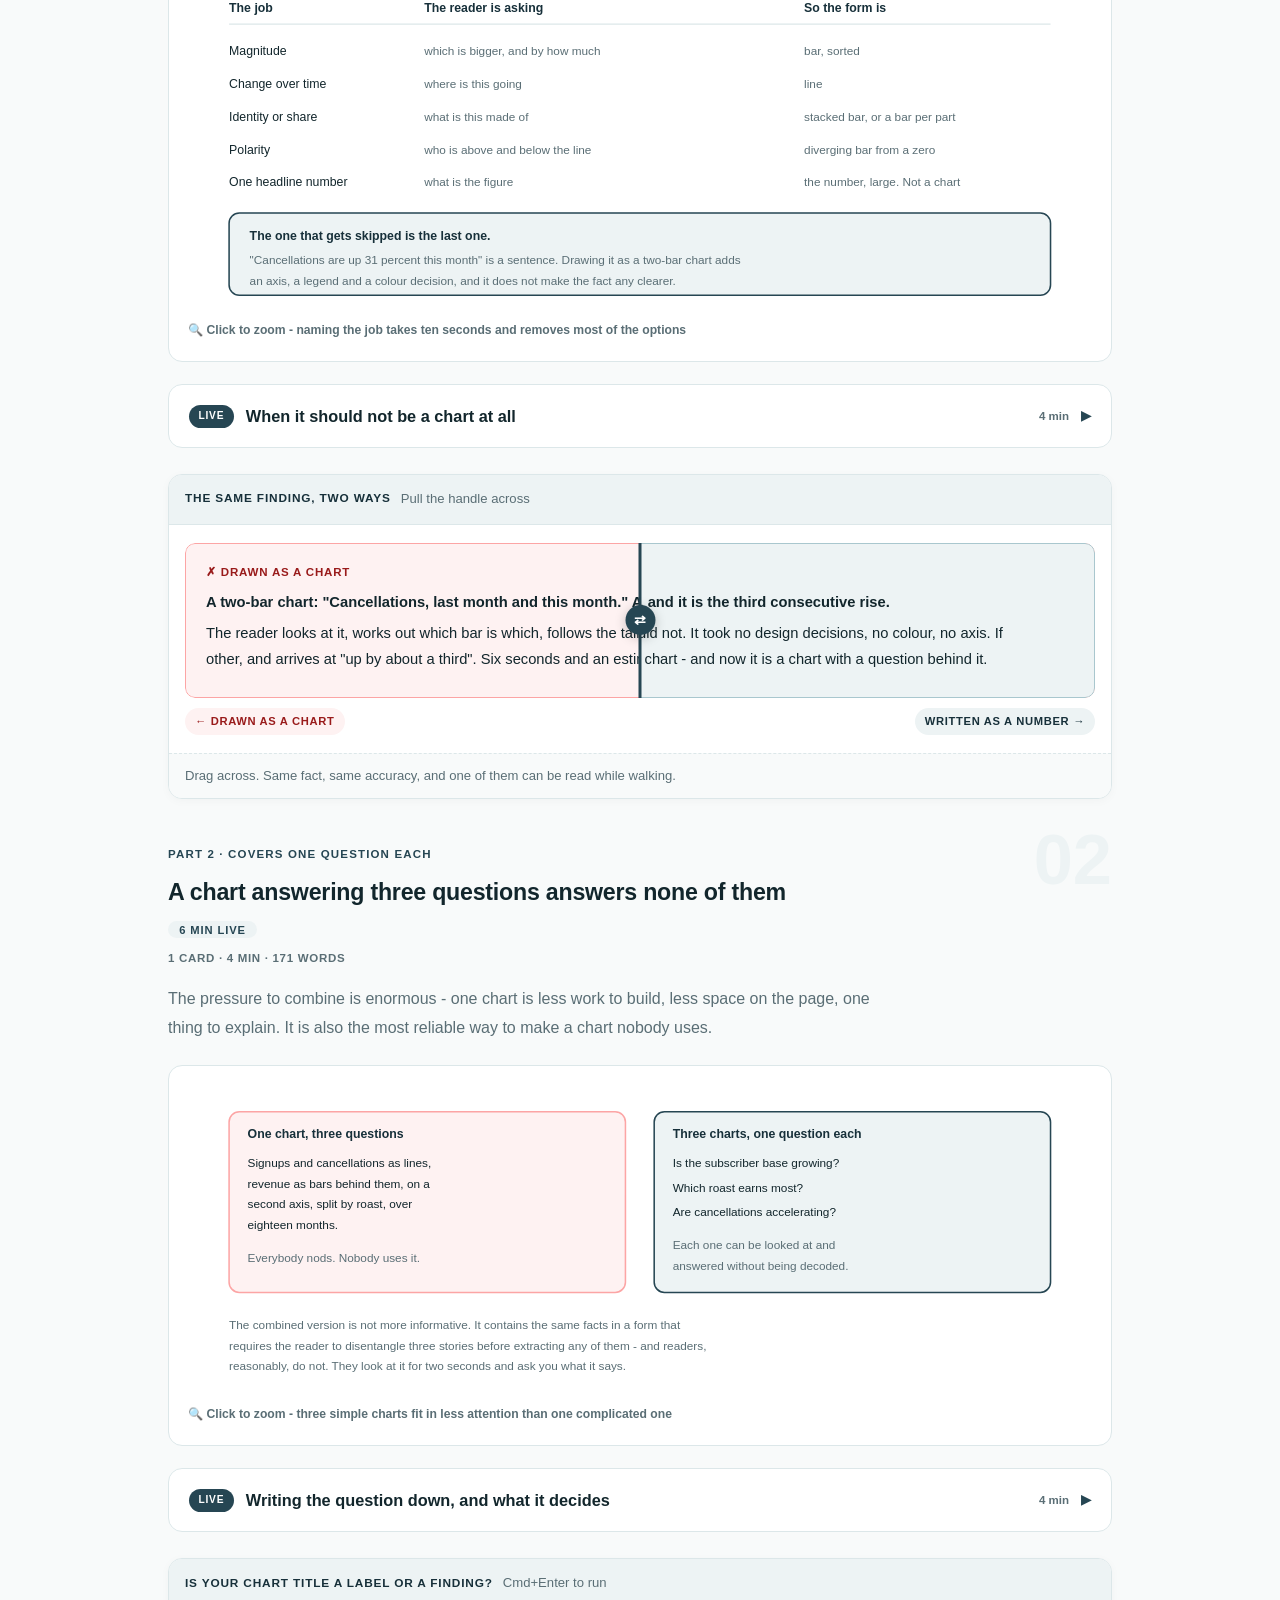
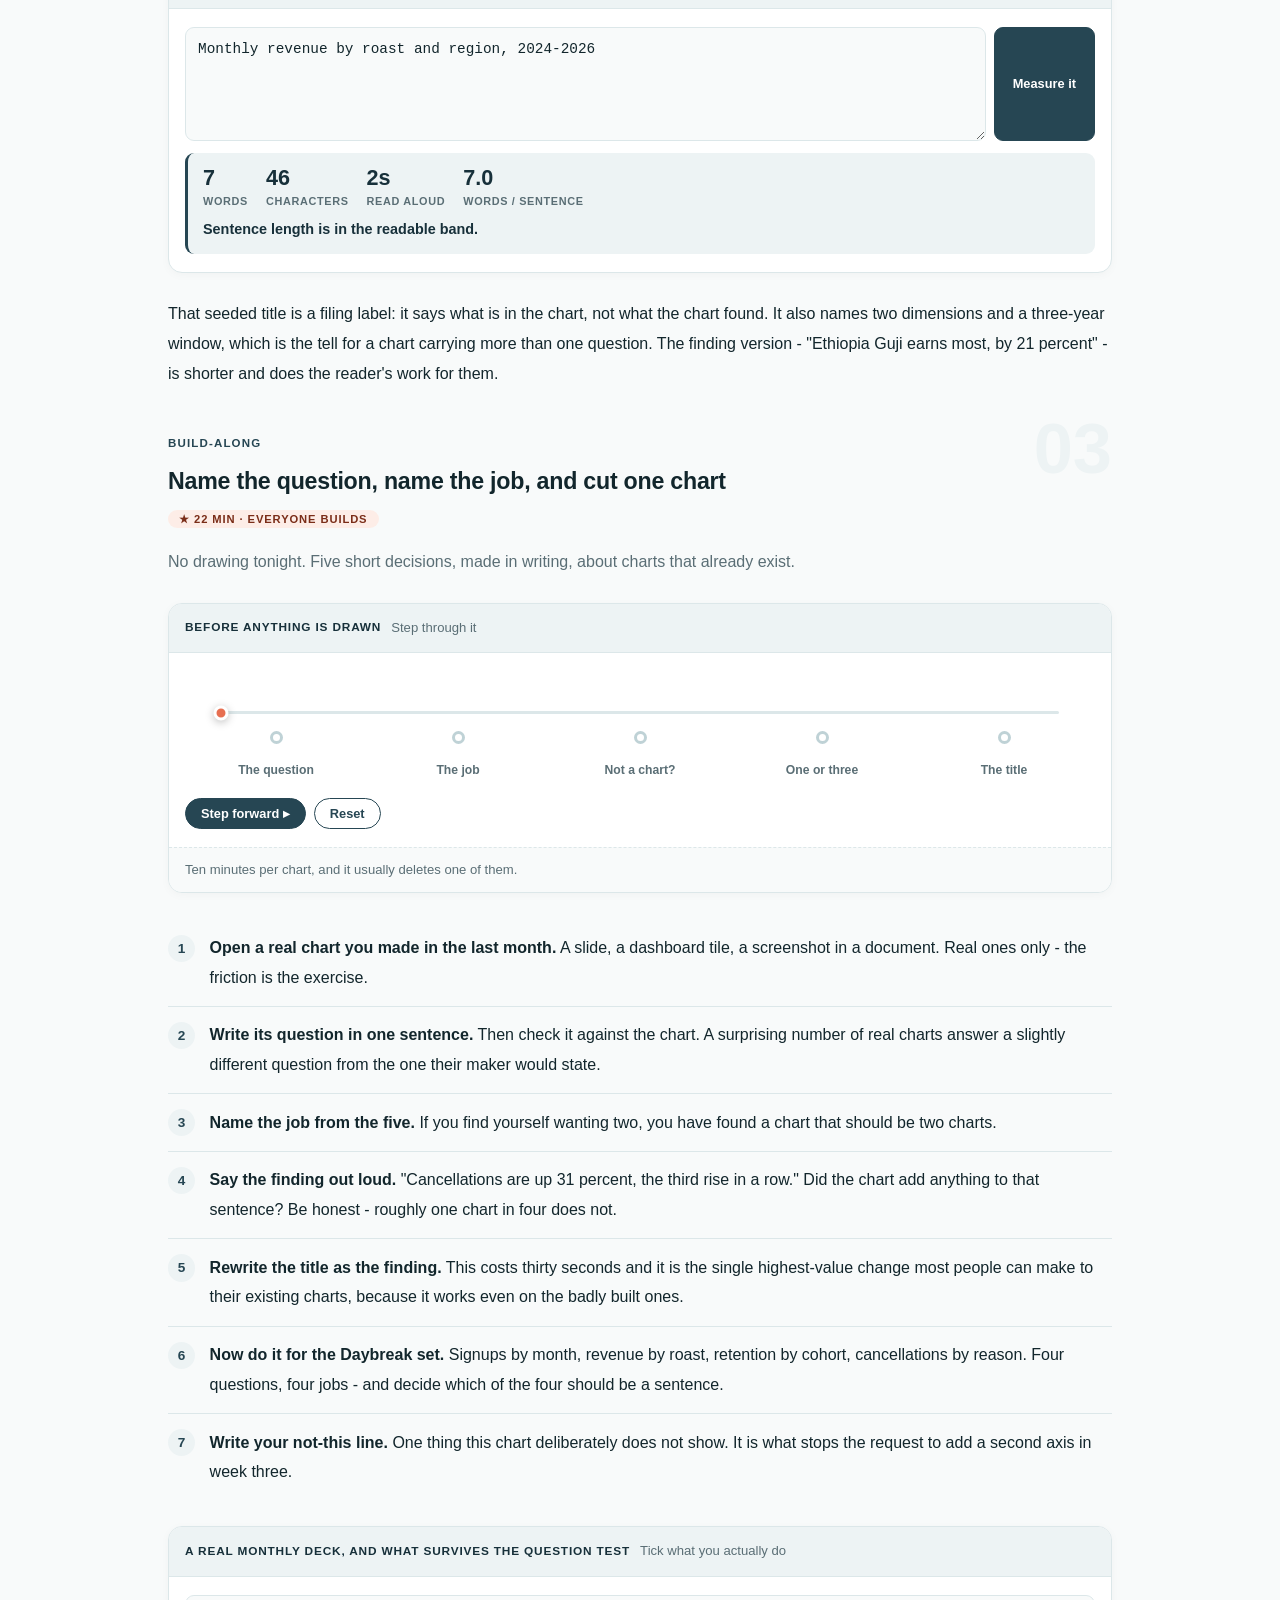
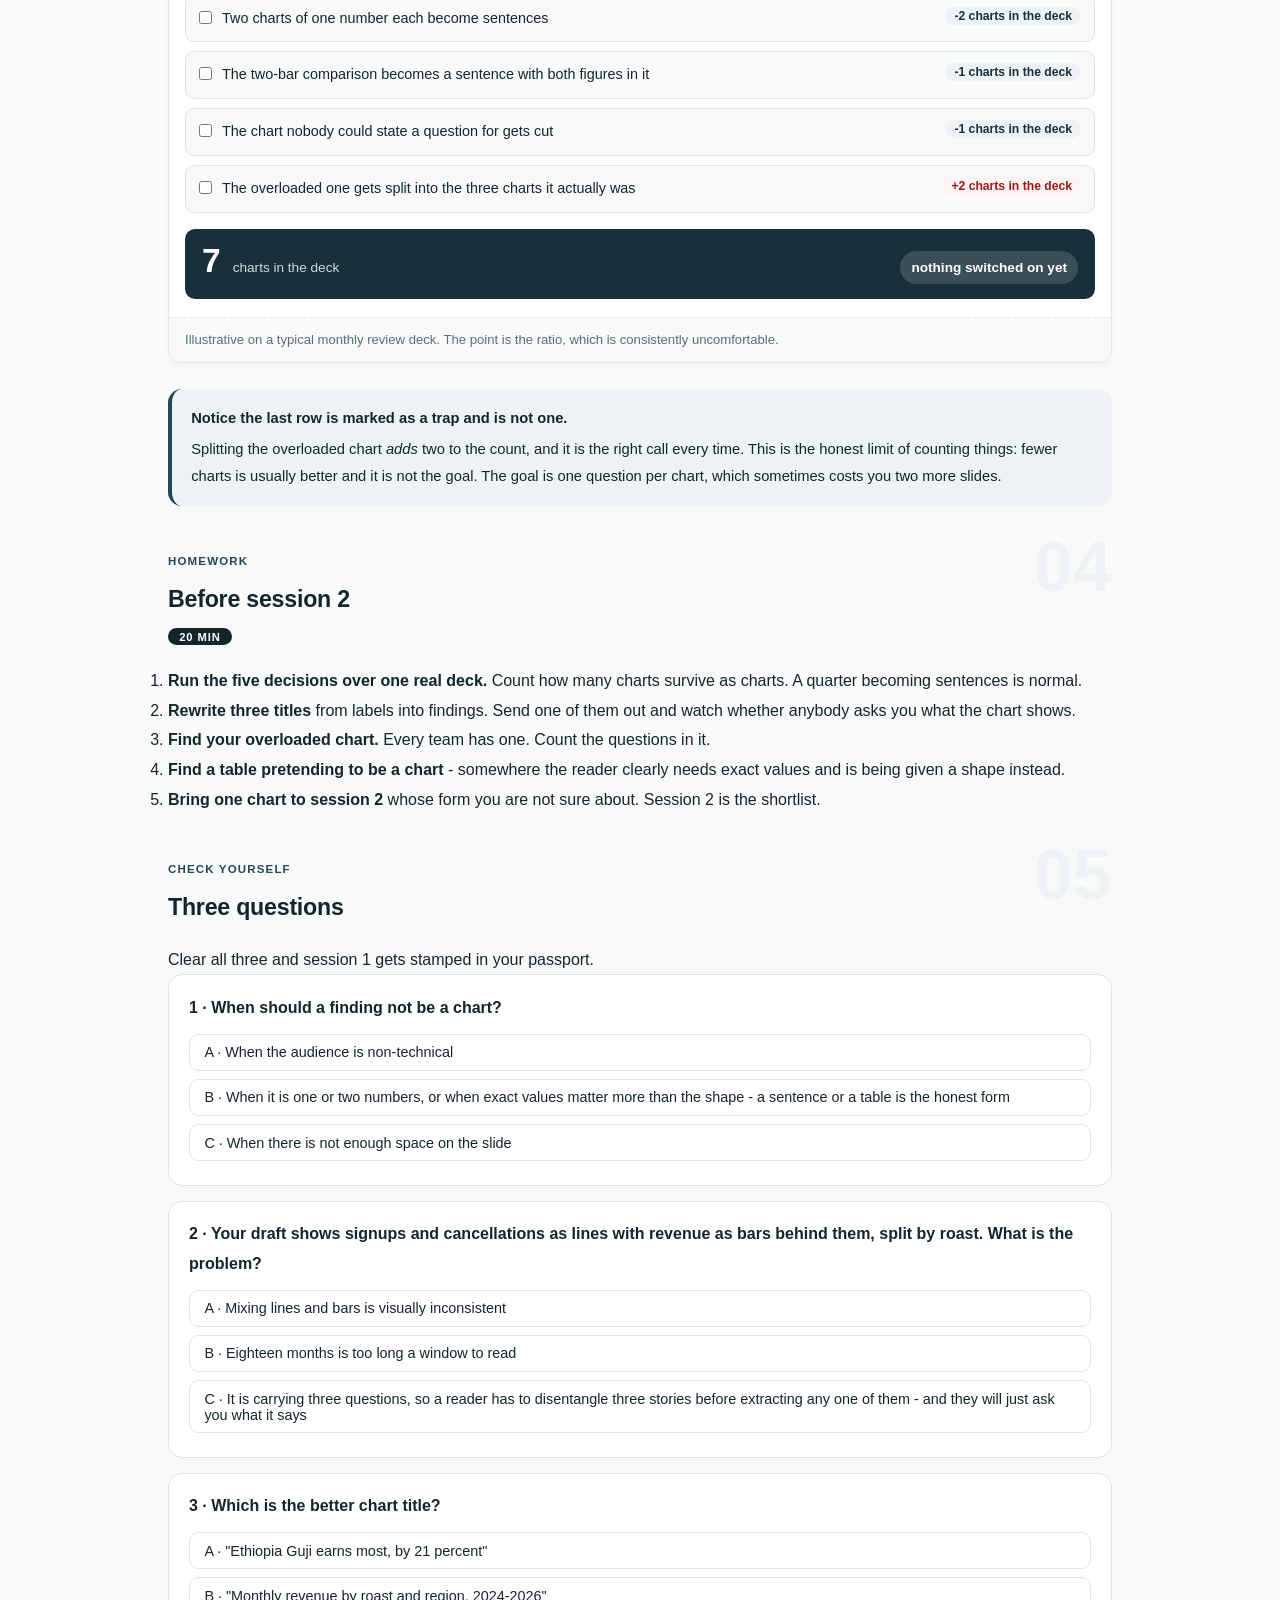
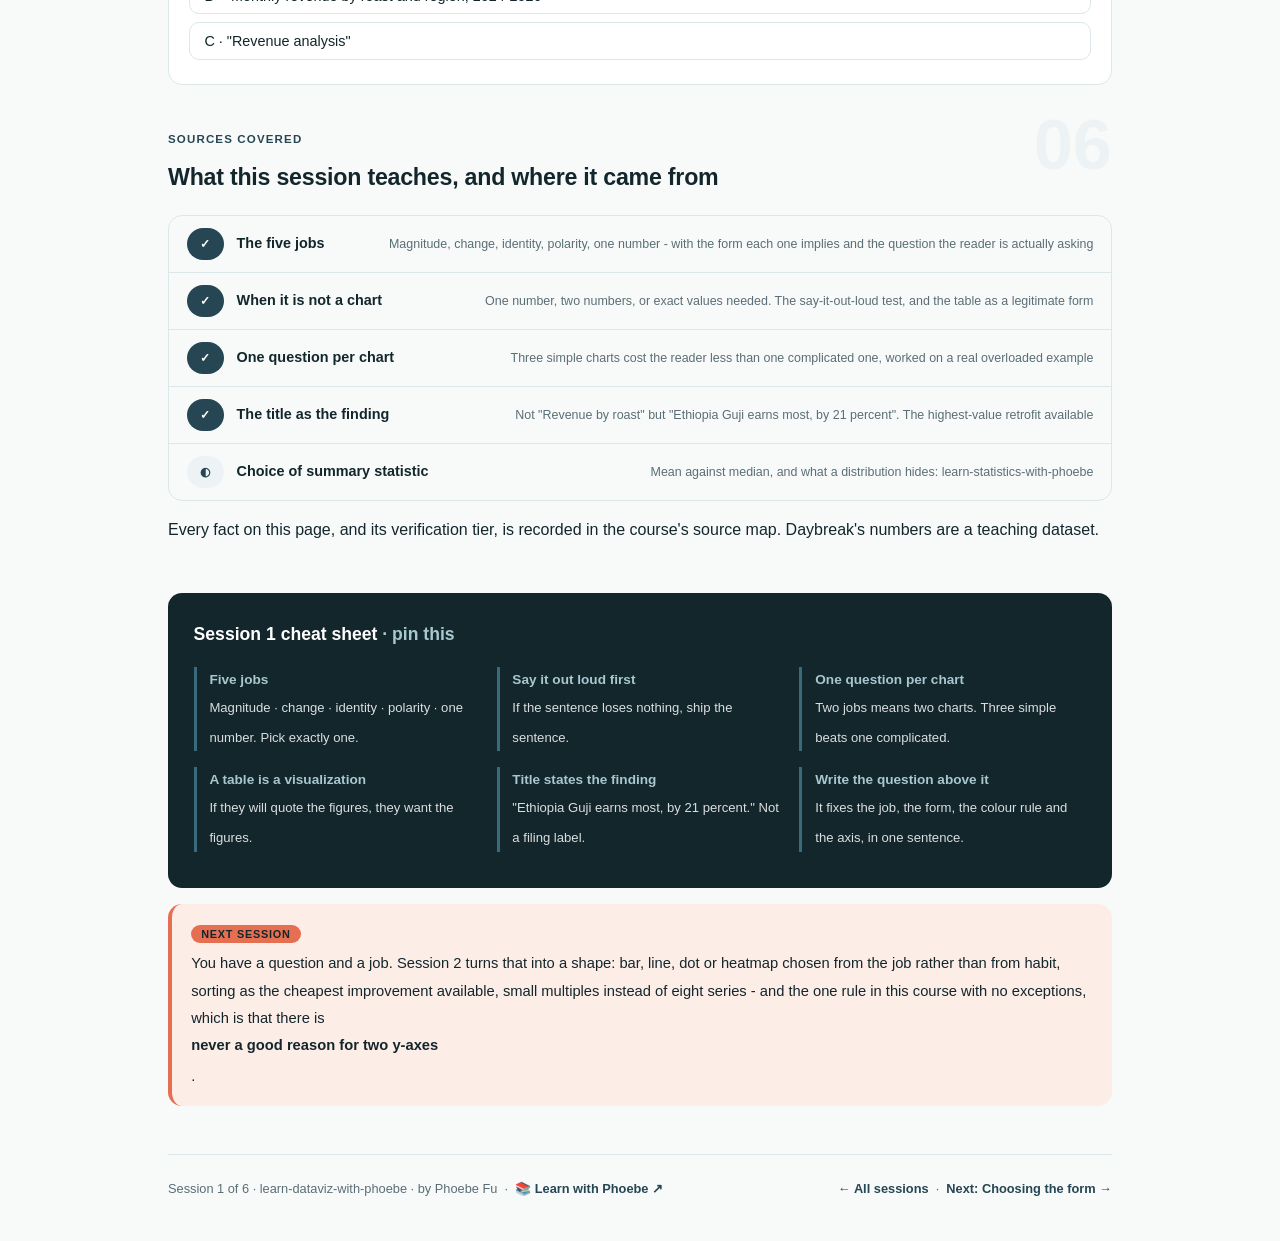
==== commit f0e1d5aa: "Fix unreadable pills and labels: the course's own ink on the amber fill The "Real world" pill, build" ====
--- a/courses/01-what-is-the-question.html
+++ b/courses/01-what-is-the-question.html
@@ -19,7 +19,7 @@
 <meta name="twitter:image" content="https://phoebefu6.github.io/learn-dataviz-with-phoebe/assets/og-cover.png">
 <!-- social:end -->
 <title>Session 1 · What is the question? - learn dataviz with phoebe</title>
-<link rel="stylesheet" href="../assets/style.css?v=5">
+<link rel="stylesheet" href="../assets/style.css?v=6">
 </head>
 <body>
 
--- a/assets/style.css
+++ b/assets/style.css
@@ -237,7 +237,7 @@
 .pill.solid { background: var(--indigo); color: #fff; }
 .pill.light { background: var(--indigo-50); color: var(--indigo); }
 .pill.inkpill { background: var(--ink); color: #fff; }
-.pill.amber, .pill.peach { background: var(--amber); color: var(--amber-ink); }
+.pill.amber, .pill.peach { background: var(--amber); color: var(--ink); }
 .pill.bare { color: var(--faint); }
 
 /* ---------- 4D grid ---------- */
@@ -295,7 +295,7 @@
   padding: .15rem .7rem;
 }
 .prompt-box.bad .label { background: var(--faint); color: var(--ink); }
-.prompt-box.good .label { background: var(--amber); color: var(--amber-ink); }
+.prompt-box.good .label { background: var(--amber); color: var(--ink); }
 .copy-btn {
   position: absolute;
   top: .7rem;
@@ -312,7 +312,7 @@
   transition: background .15s ease;
 }
 .copy-btn:hover { background: rgba(255,255,255,.22); }
-.copy-btn.copied { background: var(--amber); border-color: var(--amber); color: var(--amber-ink); }
+.copy-btn.copied { background: var(--amber); border-color: var(--amber); color: var(--ink); }
 
 /* ---------- demo steps ---------- */
 .steps { counter-reset: step; margin: .6rem 0 1rem; }
@@ -364,7 +364,7 @@
 .callout.example .ex-pill {
   display: inline-block;
   background: var(--amber);
-  color: var(--amber-ink);
+  color: var(--ink);
   border-radius: 999px;
   padding: .15rem .7rem;
   font-size: .68rem;
@@ -706,7 +706,7 @@
   font-family: inherit; transition: all .14s ease; white-space: nowrap;
 }
 .sql-btn:hover { background: rgba(255,255,255,.2); }
-.sql-btn.sql-run { background: var(--amber); color: var(--amber-ink); border-color: var(--amber); }
+.sql-btn.sql-run { background: var(--amber); color: var(--ink); border-color: var(--amber); }
 .sql-btn.sql-run:hover { filter: brightness(1.05); }
 .sql-label {
   display: block;
@@ -960,7 +960,7 @@
   z-index: 2;
 }
 .hs-pin:hover { transform: translate(-50%, -50%) scale(1.18); }
-.hs-pin.on { background: var(--amber); color: var(--amber-ink); }
+.hs-pin.on { background: var(--amber); color: var(--ink); }
 .hs-pin::before {
   content: ""; position: absolute; inset: -7px; border-radius: 999px;
   border: 2px solid var(--indigo); opacity: 0;
@@ -1106,7 +1106,7 @@
   padding: 4px 11px; border-radius: 999px;
   background: rgba(255,255,255,.15);
 }
-.stakes-read .sk-delta.good { background: var(--amber); color: var(--amber-ink); }
+.stakes-read .sk-delta.good { background: var(--amber); color: var(--ink); }
 .stakes-read .sk-delta.bad { background: #FCA5A5; color: #7f1d1d; }
 
 /* --- 6. scorecard: halfway self-grade ------------------ */
@@ -1142,7 +1142,7 @@
   background: var(--indigo-50); color: var(--indigo-deep);
   border: 1px solid var(--indigo-soft); cursor: default;
 }
-.pp-pill.full { background: var(--amber); color: var(--amber-ink); border-color: var(--amber); }
+.pp-pill.full { background: var(--amber); color: var(--ink); border-color: var(--amber); }
 .pp-strip { display: flex; gap: 10px; flex-wrap: wrap; margin: 18px 0 6px; }
 .pp-stamp {
   display: flex; flex-direction: column; align-items: center; gap: 6px;
@@ -1169,7 +1169,7 @@
   display: inline-block; margin-bottom: 7px;
   font: 800 0.68rem Inter, sans-serif; letter-spacing: .07em;
   text-transform: uppercase; padding: 3px 10px; border-radius: 999px;
-  background: var(--amber); color: var(--amber-ink);
+  background: var(--amber); color: var(--ink);
 }
 
 /* --- mobile floor (desktop is the product) ------------- */
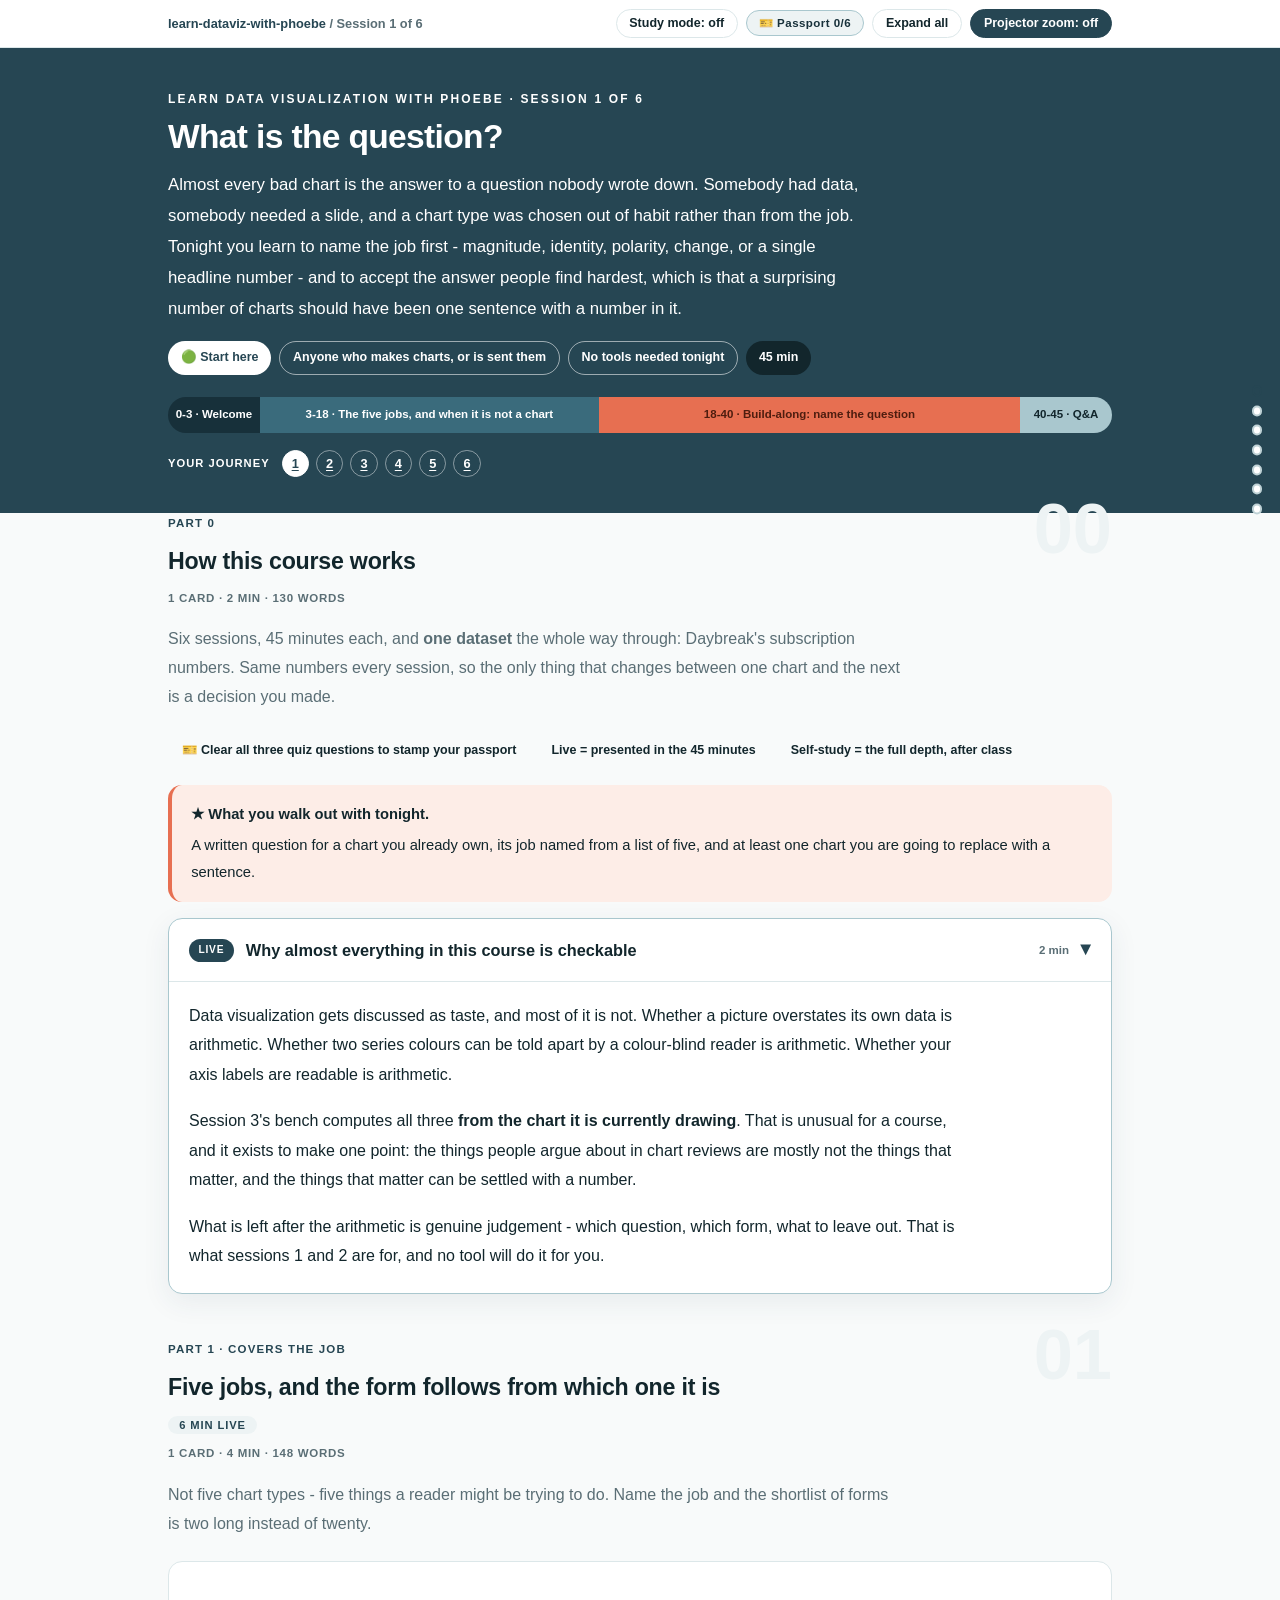
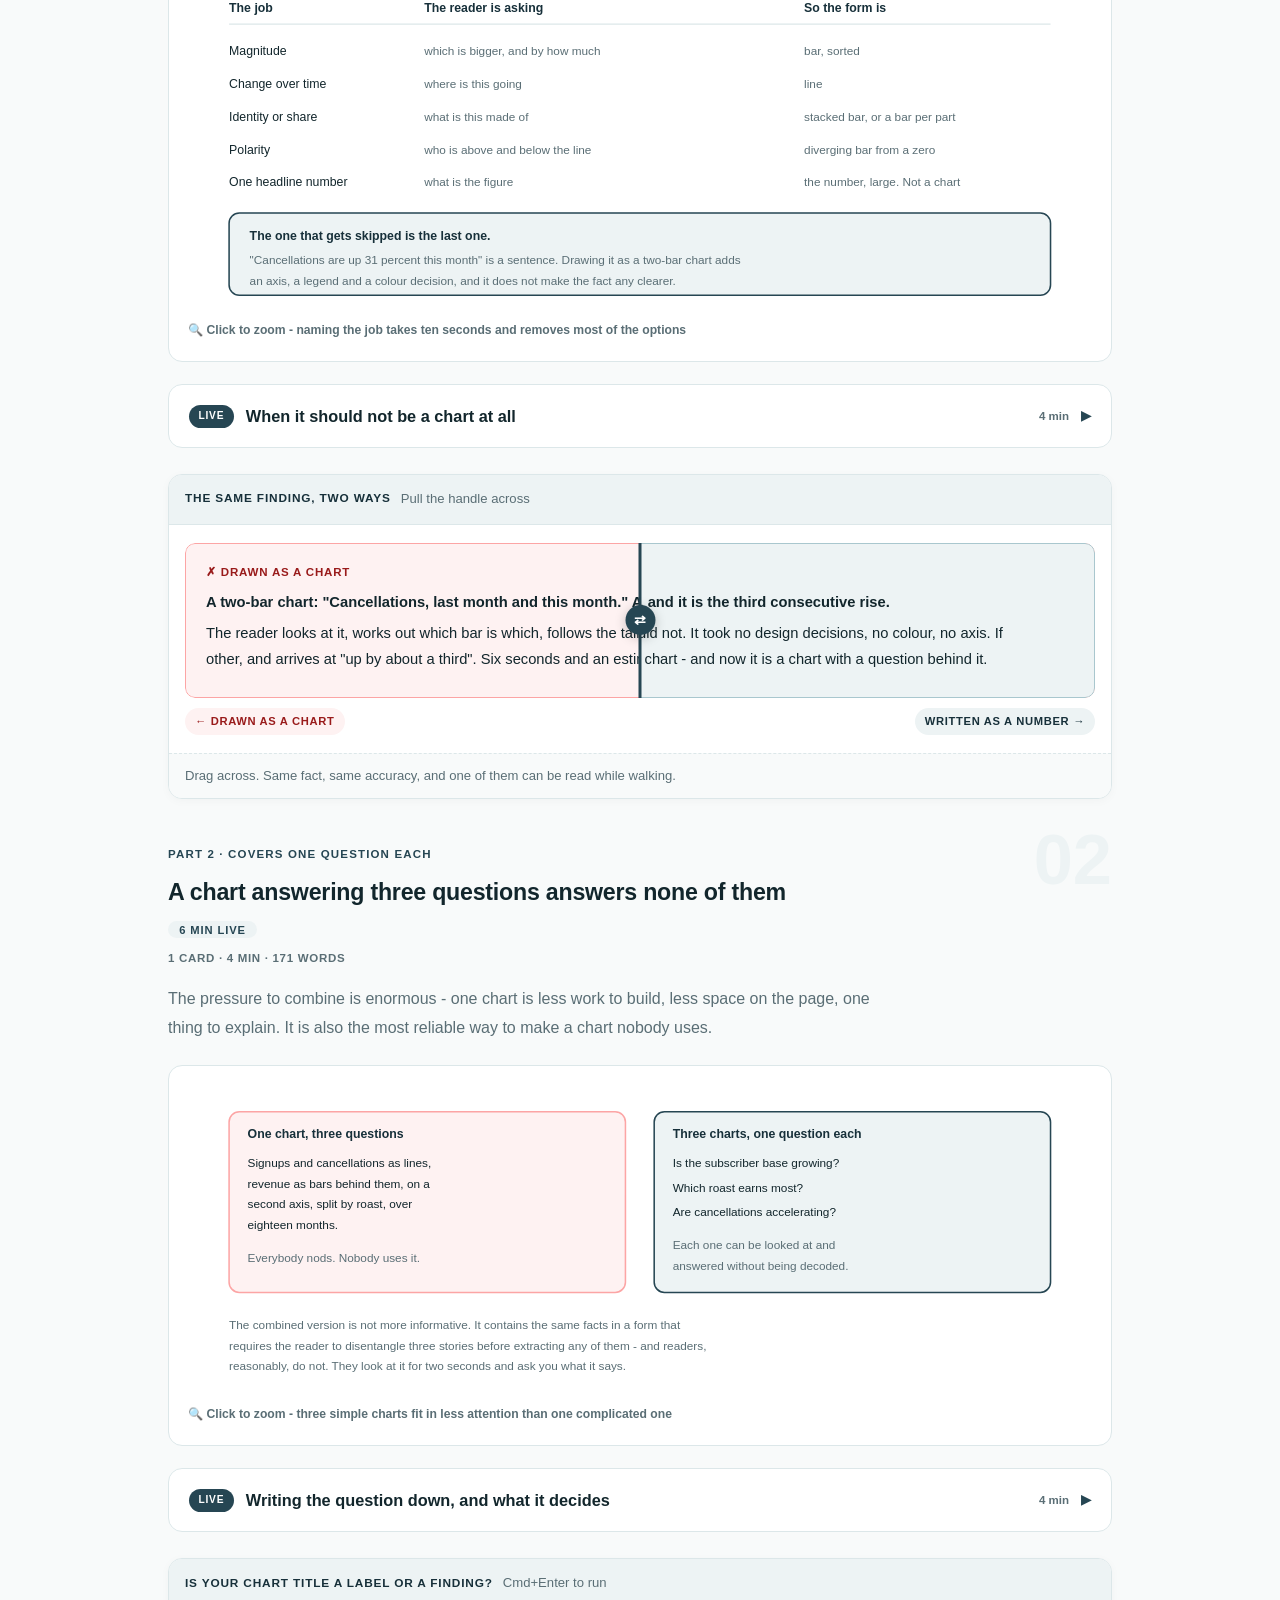
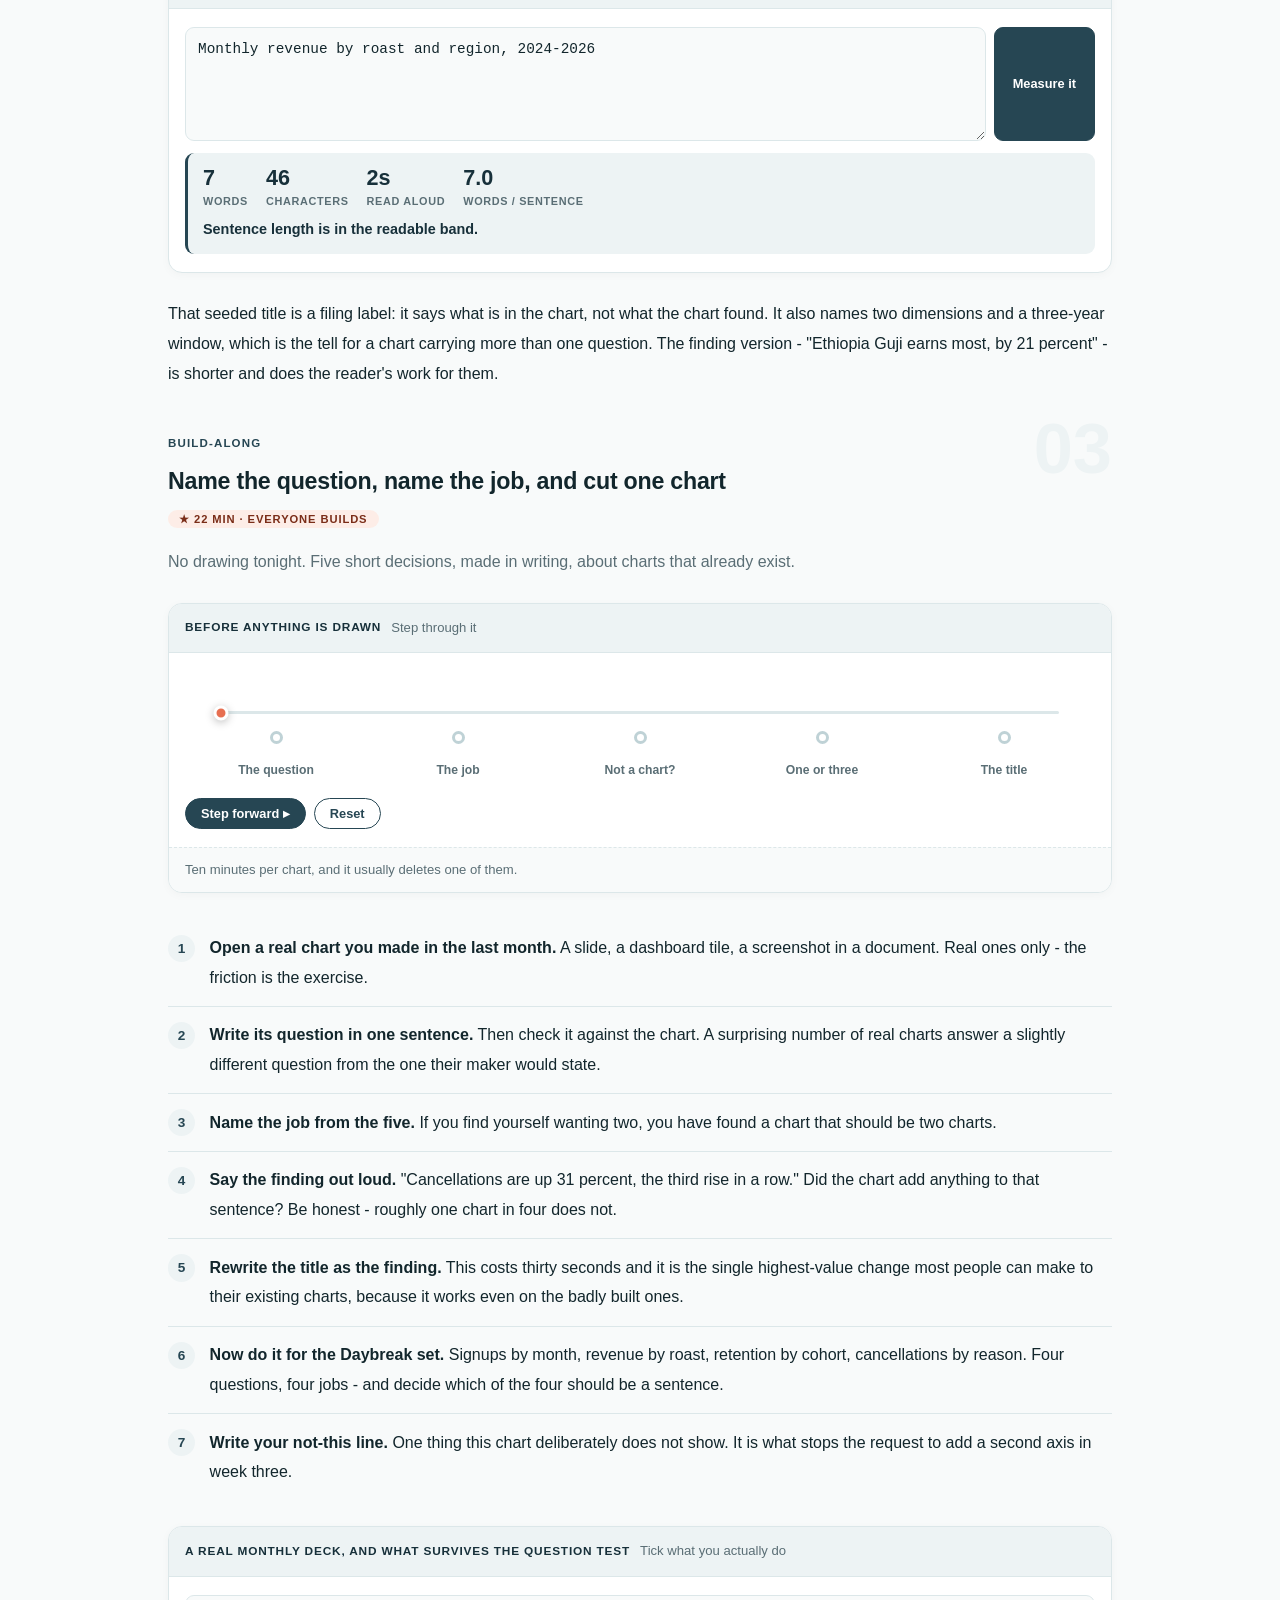
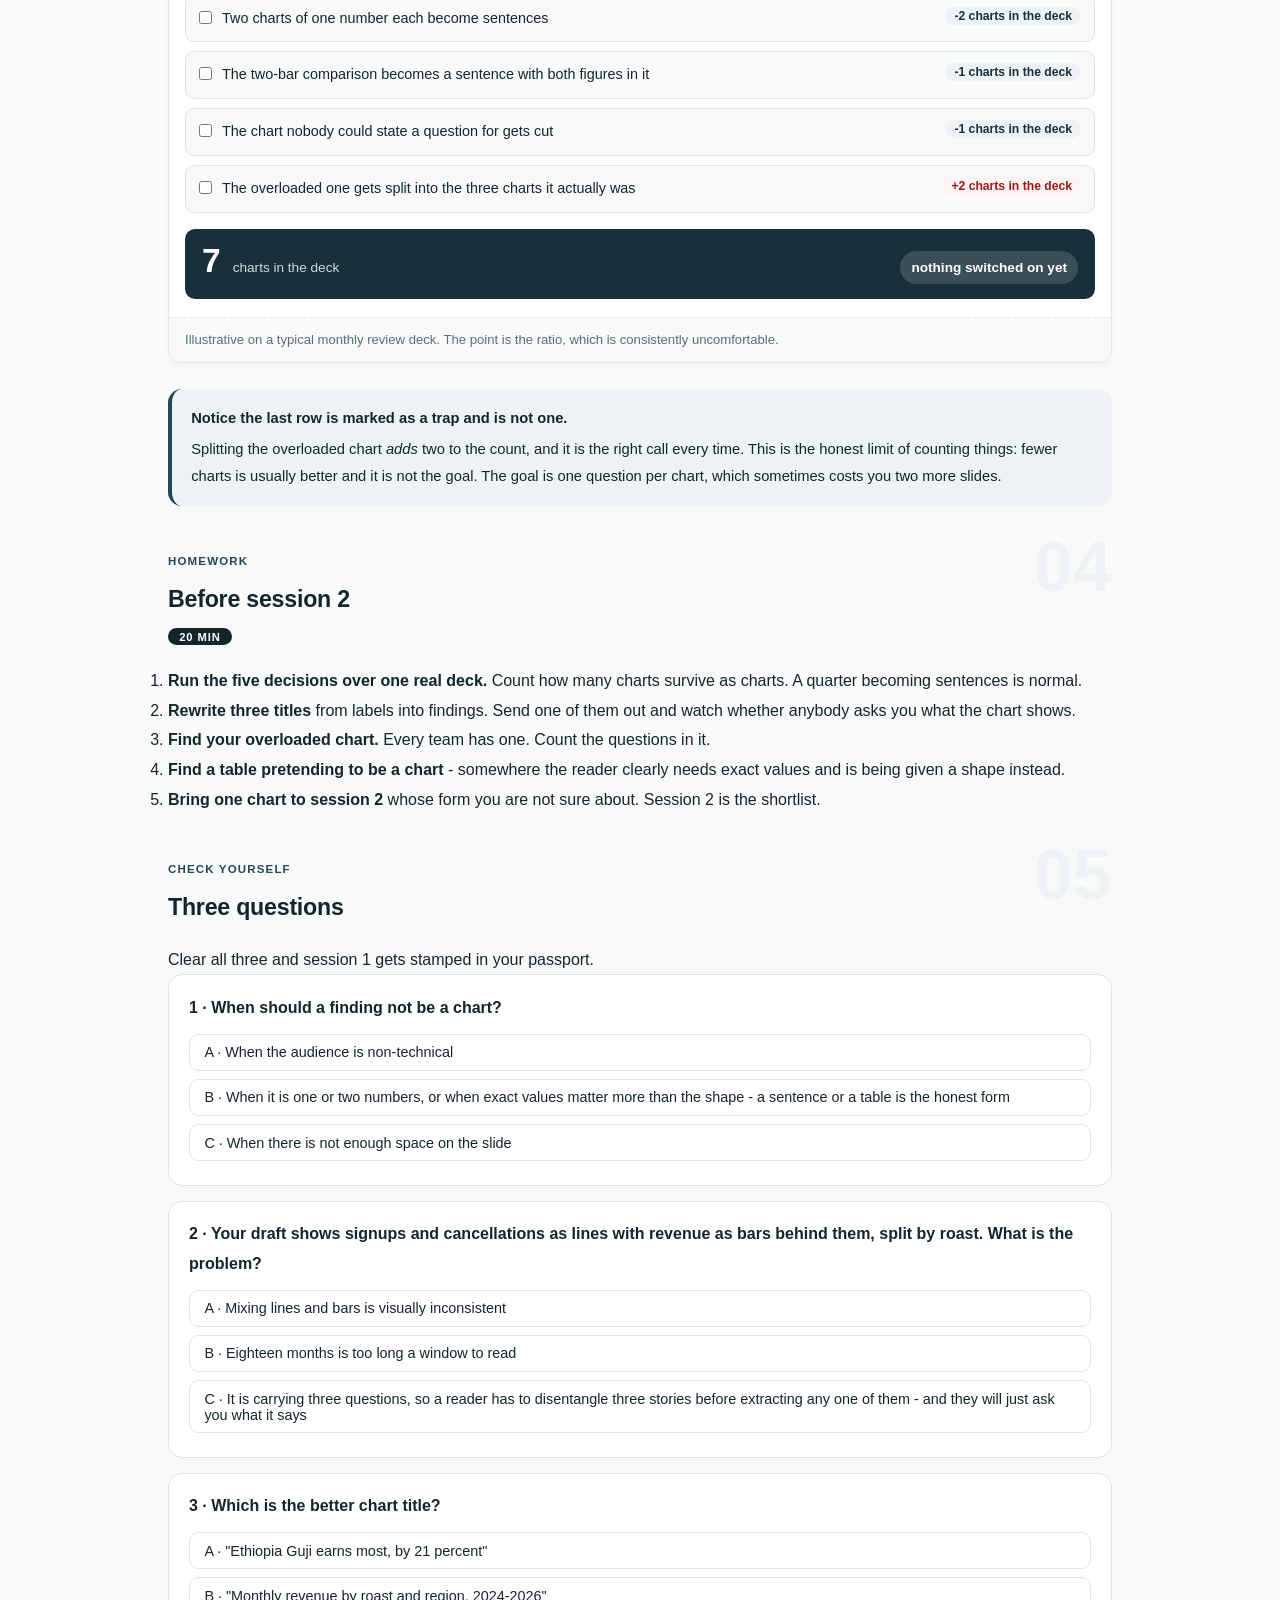
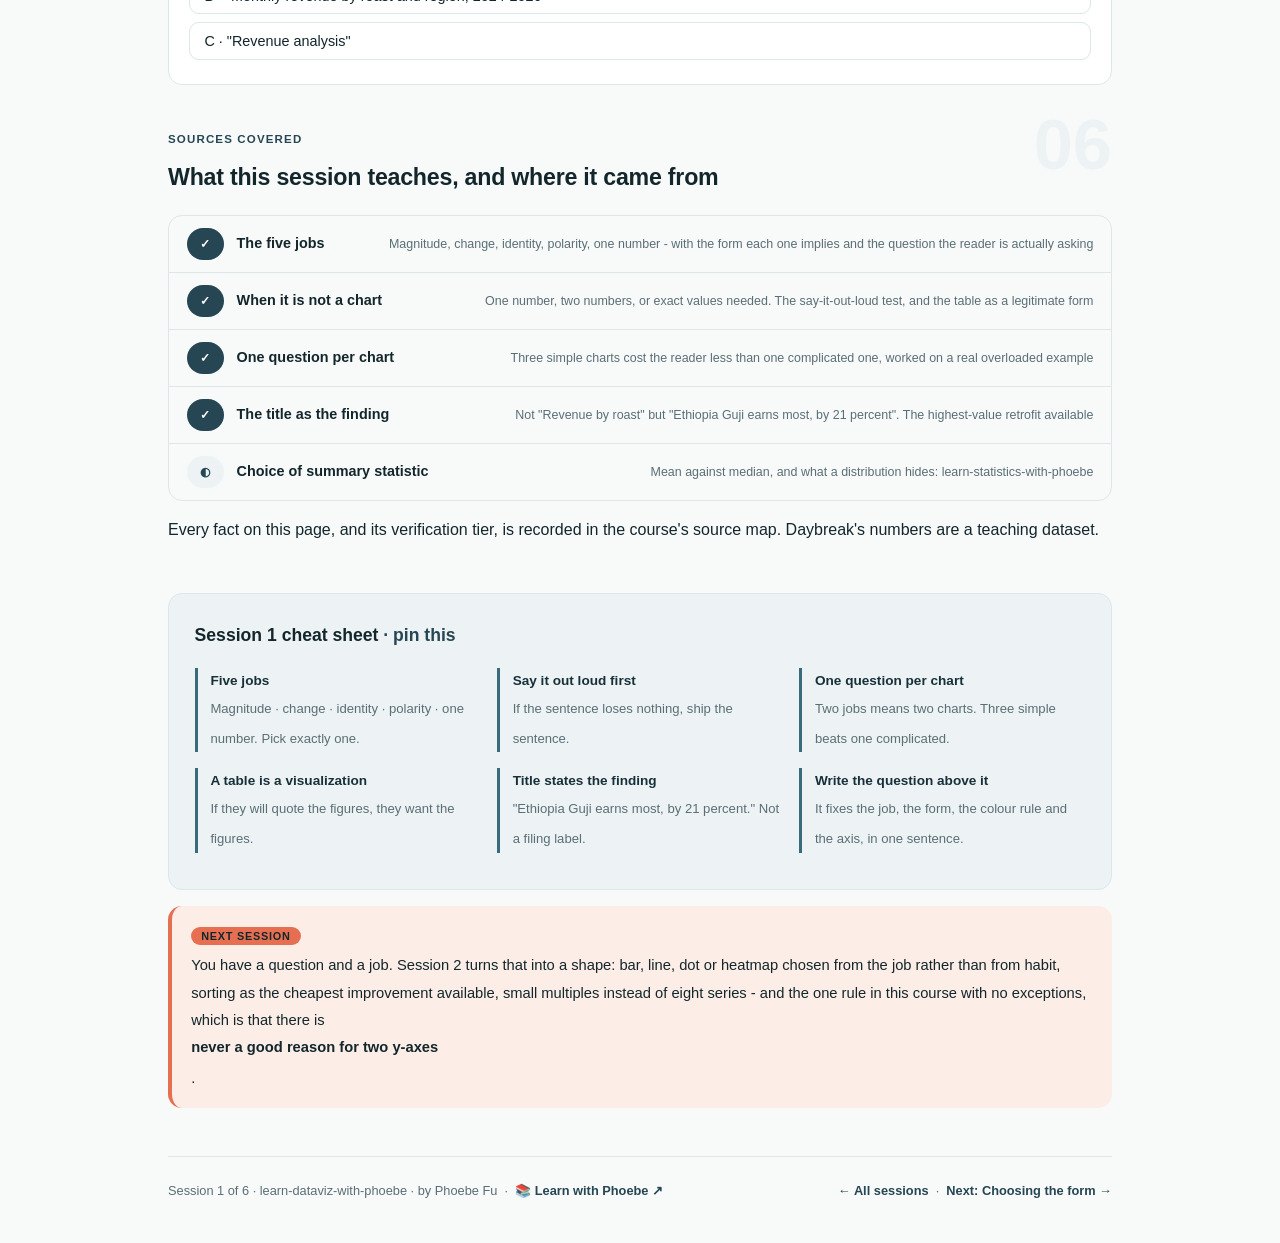
==== commit 0eba9993: "Light surfaces everywhere: lightbox, cheat panel, code boxes; contrast and phone-width fixes Every d" ====
--- a/courses/01-what-is-the-question.html
+++ b/courses/01-what-is-the-question.html
@@ -19,7 +19,7 @@
 <meta name="twitter:image" content="https://phoebefu6.github.io/learn-dataviz-with-phoebe/assets/og-cover.png">
 <!-- social:end -->
 <title>Session 1 · What is the question? - learn dataviz with phoebe</title>
-<link rel="stylesheet" href="../assets/style.css?v=6">
+<link rel="stylesheet" href="../assets/style.css?v=22">
 </head>
 <body>
 
@@ -350,6 +350,6 @@
 
 </main>
 
-<script src="../assets/app.js?v=3"></script>
+<script src="../assets/app.js?v=22"></script>
 </body>
 </html>
--- a/assets/style.css
+++ b/assets/style.css
@@ -18,8 +18,8 @@
   --amber-ink: #7A2D18;
   --amber-50: #FDEDE7;
   --paper: #F8FAFA;
-  --code-bg: #0F2229;
-  --code-ink: #DEEAEC;
+  --code-bg: #EDF3F4;
+  --code-ink: #12262C;
   --radius: 14px;
 }
 
@@ -49,7 +49,7 @@
   font-size: .75rem;
   letter-spacing: .18em;
   text-transform: uppercase;
-  opacity: .85;
+  opacity: 1;
   font-weight: 600;
 }
 .masthead h1 {
@@ -60,7 +60,7 @@
   letter-spacing: -.02em;
 }
 .masthead h1 .accent { color: inherit; }
-.masthead .sub { font-size: 1.05rem; opacity: .92; max-width: 44rem; }
+.masthead .sub { font-size: 1.05rem; opacity: 1; max-width: 44rem; }
 
 .chip-row { display: flex; flex-wrap: wrap; gap: .5rem; margin-top: 1.1rem; }
 .chip {
@@ -74,7 +74,7 @@
   white-space: nowrap;
 }
 .chip.level { background: #fff; color: var(--indigo); }
-.chip.audience { background: rgba(255,255,255,.16); color: #fff; border: 1px solid rgba(255,255,255,.35); }
+.chip.audience { background: rgba(255,255,255,.08); color: #fff; border: 1px solid rgba(255,255,255,.35); }
 .chip.time { background: var(--ink); color: #fff; font-variant-numeric: tabular-nums; }
 
 
@@ -238,7 +238,7 @@
 .pill.light { background: var(--indigo-50); color: var(--indigo); }
 .pill.inkpill { background: var(--ink); color: #fff; }
 .pill.amber, .pill.peach { background: var(--amber); color: var(--ink); }
-.pill.bare { color: var(--faint); }
+.pill.bare { color: var(--muted); }
 
 /* ---------- 4D grid ---------- */
 .grid-2 { display: grid; grid-template-columns: repeat(auto-fit, minmax(15rem, 1fr)); gap: .8rem; margin: .5rem 0 1rem; }
@@ -267,10 +267,11 @@
 table.clean td:first-child { font-weight: 600; }
 
 /* ---------- prompt boxes ---------- */
-.prompt-box {
+.prompt-box{
   position: relative;
-  background: var(--code-bg);
-  color: var(--code-ink);
+  background: #EDF3F4;
+  border: 1px solid #DCE7E9;
+  color: #12262C;
   border-radius: var(--radius);
   padding: 1.1rem 1.2rem;
   margin: 1rem 0 1.2rem;
@@ -280,12 +281,12 @@
   white-space: pre-wrap;
   word-break: break-word;
 }
-.prompt-box .label {
+.prompt-box .label{
   position: absolute;
   top: -0.7rem;
   left: 1rem;
-  background: var(--indigo);
-  color: #fff;
+  background: #264653;
+  color: #FFFFFF;
   font-family: "Inter", -apple-system, sans-serif;
   font-size: .68rem;
   font-weight: 700;
@@ -296,13 +297,13 @@
 }
 .prompt-box.bad .label { background: var(--faint); color: var(--ink); }
 .prompt-box.good .label { background: var(--amber); color: var(--ink); }
-.copy-btn {
+.copy-btn{
   position: absolute;
   top: .7rem;
   right: .7rem;
-  background: rgba(255,255,255,.1);
-  border: 1px solid rgba(255,255,255,.25);
-  color: #fff;
+  background: #FFFFFF;
+  border: 1px solid #DCE7E9;
+  color: #12262C;
   border-radius: 999px;
   padding: .25rem .8rem;
   font-size: .72rem;
@@ -311,7 +312,7 @@
   font-family: "Inter", -apple-system, sans-serif;
   transition: background .15s ease;
 }
-.copy-btn:hover { background: rgba(255,255,255,.22); }
+.copy-btn:hover { background: #DCE7E9; }
 .copy-btn.copied { background: var(--amber); border-color: var(--amber); color: var(--ink); }
 
 /* ---------- demo steps ---------- */
@@ -401,11 +402,11 @@
   gap: .4rem;
 }
 
-.lightbox {
+.lightbox{
   position: fixed;
   inset: 0;
   z-index: 100;
-  background: rgba(18,38,44,.9);
+  background: rgba(248,250,250,.97);
   display: none;
   align-items: center;
   justify-content: center;
@@ -413,8 +414,10 @@
   cursor: zoom-out;
 }
 .lightbox.open { display: flex; }
-.lightbox .inner {
+.lightbox .inner{
   background: #fff;
+  border: 1px solid #DCE7E9;
+  box-shadow: 0 10px 40px rgba(18,38,44,.14);
   border-radius: var(--radius);
   padding: 2rem;
   max-width: 94vw;
@@ -422,13 +425,12 @@
   overflow: auto;
 }
 .lightbox .inner svg, .lightbox .inner img { width: min(88vw, 70rem); height: auto; }
-.lightbox .close-hint {
+.lightbox .close-hint{
   position: fixed;
   top: 1rem; right: 1.4rem;
-  color: #fff;
+  color: #12262C;
   font-size: .8rem;
   font-weight: 600;
-  opacity: .8;
 }
 
 /* ---------- courses covered ---------- */
@@ -447,19 +449,20 @@
 .covered-row .note { margin-left: auto; color: var(--muted); font-size: .78rem; text-align: right; }
 
 /* ---------- cheat sheet footer ---------- */
-.cheat {
-  background: var(--ink);
-  color: #fff;
+.cheat{
+  background: #EDF3F4;
+  border: 1px solid #DCE7E9;
+  color: #12262C;
   border-radius: var(--radius);
   padding: 1.6rem 1.6rem 1.3rem;
   margin-top: 3rem;
 }
 .cheat h3 { font-size: 1.1rem; margin-bottom: 1rem; }
-.cheat h3 span { color: var(--indigo-soft); }
+.cheat h3 span { color: #264653; }
 .cheat .grid-2 { gap: 1rem; }
 .cheat .cheat-item { border-left: 3px solid var(--indigo-mid); padding-left: .8rem; }
-.cheat .cheat-item b { display: block; font-size: .85rem; color: var(--indigo-soft); }
-.cheat .cheat-item span { font-size: .82rem; opacity: .85; }
+.cheat .cheat-item b { display: block; font-size: .85rem; color: #17303A; }
+.cheat .cheat-item span { font-size: .82rem; color: #5A6E75; }
 
 footer.pagefoot {
   border-top: 1px solid var(--hairline);
@@ -554,7 +557,7 @@
   margin-top: 1.1rem;
   flex-wrap: wrap;
 }
-.journey .jlabel { font-size: .7rem; font-weight: 700; text-transform: uppercase; letter-spacing: .09em; opacity: .8; margin-right: .3rem; }
+.journey .jlabel { font-size: .7rem; font-weight: 700; text-transform: uppercase; letter-spacing: .09em; opacity: 1; margin-right: .3rem; }
 .journey a {
   width: 1.7rem; height: 1.7rem;
   border-radius: 999px;
@@ -1152,7 +1155,7 @@
   transition: all .18s ease;
 }
 .pp-stamp:hover { border-color: var(--indigo-soft); }
-.pp-stamp i { font-size: 1.3rem; font-style: normal; opacity: .35; }
+.pp-stamp i { font-size: 1.3rem; font-style: normal; opacity: 1; }
 .pp-stamp b { font: 800 0.7rem Inter, sans-serif; }
 .pp-stamp.got {
   border-style: solid; border-color: var(--indigo);
@@ -1183,3 +1186,30 @@
   .tick-stage span { font-size: 0.68rem; }
   .pp-stamp { width: 62px; }
 }
+
+/* layout-patch-3: phone-width overflow (2026-10-10) */
+.sql-bar { flex-wrap: wrap; }
+@media (max-width: 480px) {
+  .covered-row { flex-wrap: wrap; }
+  .covered-row .note { margin-left: 0; text-align: left; flex-basis: 100%; }
+  details.card summary { flex-wrap: wrap; }
+  details.card summary .mini { white-space: normal; }
+  .wk, .sqlbox, .prompt-box, pre { max-width: 100%; overflow-x: auto; }
+  .mono, code, strong, .note { overflow-wrap: anywhere; }
+  select, input[type=range], label { max-width: 100%; }
+  canvas, svg, img { max-width: 100%; height: auto; }
+  .tree-kids, .tree-node-wrap, .tree-node, .rb-night, .al-row, .gd-field, .tl-row, .sl-row { max-width: 100%; overflow-x: auto; }
+  .tl-cols, .sl-cols, .bb-cols, .ev-cols, [class$="-cols"] { grid-template-columns: 1fr !important; display: grid; }
+  .tl-cols > *, .sl-cols > *, [class$="-cols"] > * { min-width: 0; max-width: 100%; }
+  .mono { white-space: normal; }
+  .er-w, .bb-lab, .tl-lev, .sl-lev { max-width: 100%; white-space: normal; }
+}
+/* contrast-patch-2b */
+.cheat a { color: var(--indigo-deep, var(--ink)); }
+.chip.audience { background: transparent; border-color: rgba(255,255,255,.55); }
+.masthead a, .masthead .sub a { color: #fff; text-decoration: underline; text-underline-offset: 2px; }
+.prompt-box b, .prompt-box strong { color: var(--indigo-deep, var(--ink)); }
+.prompt-box span, .prompt-box em, .prompt-box i { color: inherit; }
+.pp-stamp i { color: var(--ink); }
+/* contrast-patch-2c */
+.dl-mount h3 { color: var(--ink) !important; } .dl-mount div { color: var(--muted) !important; } .dv-modes button.on { color: var(--ink); }
